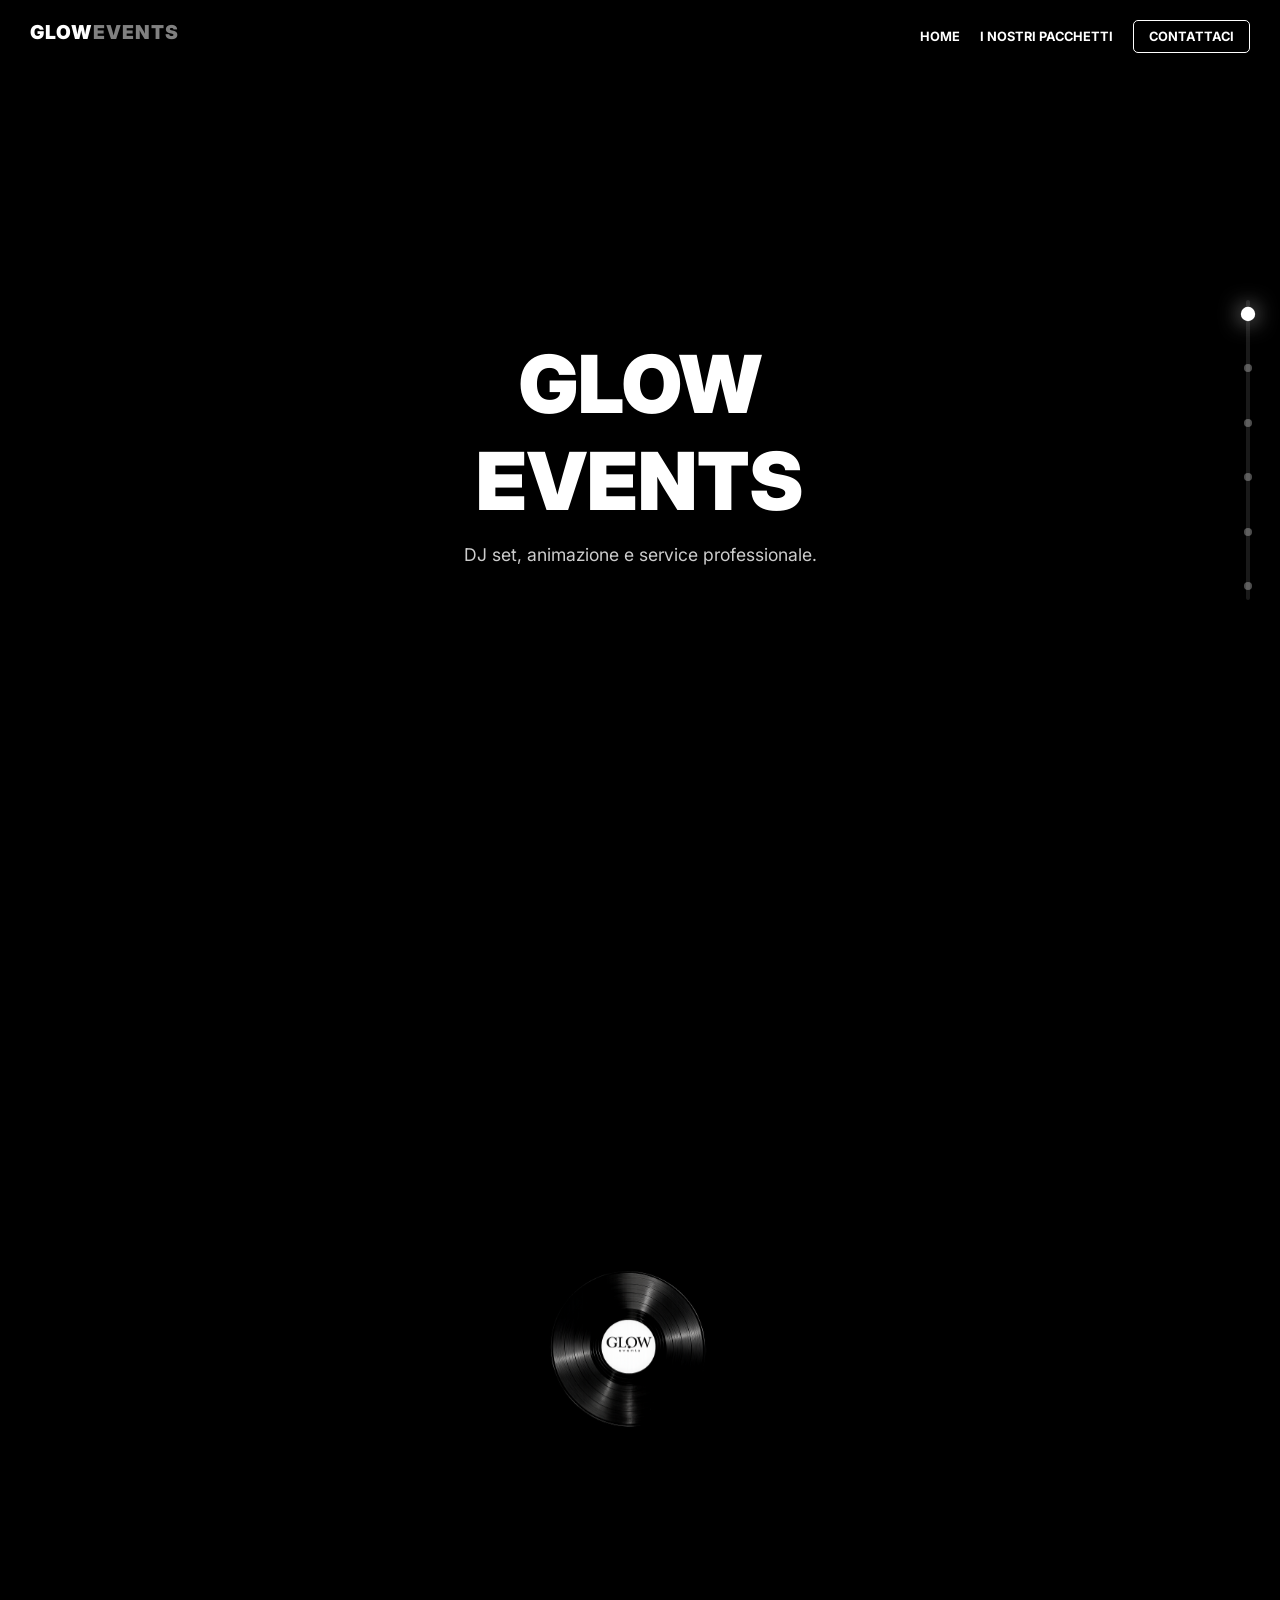
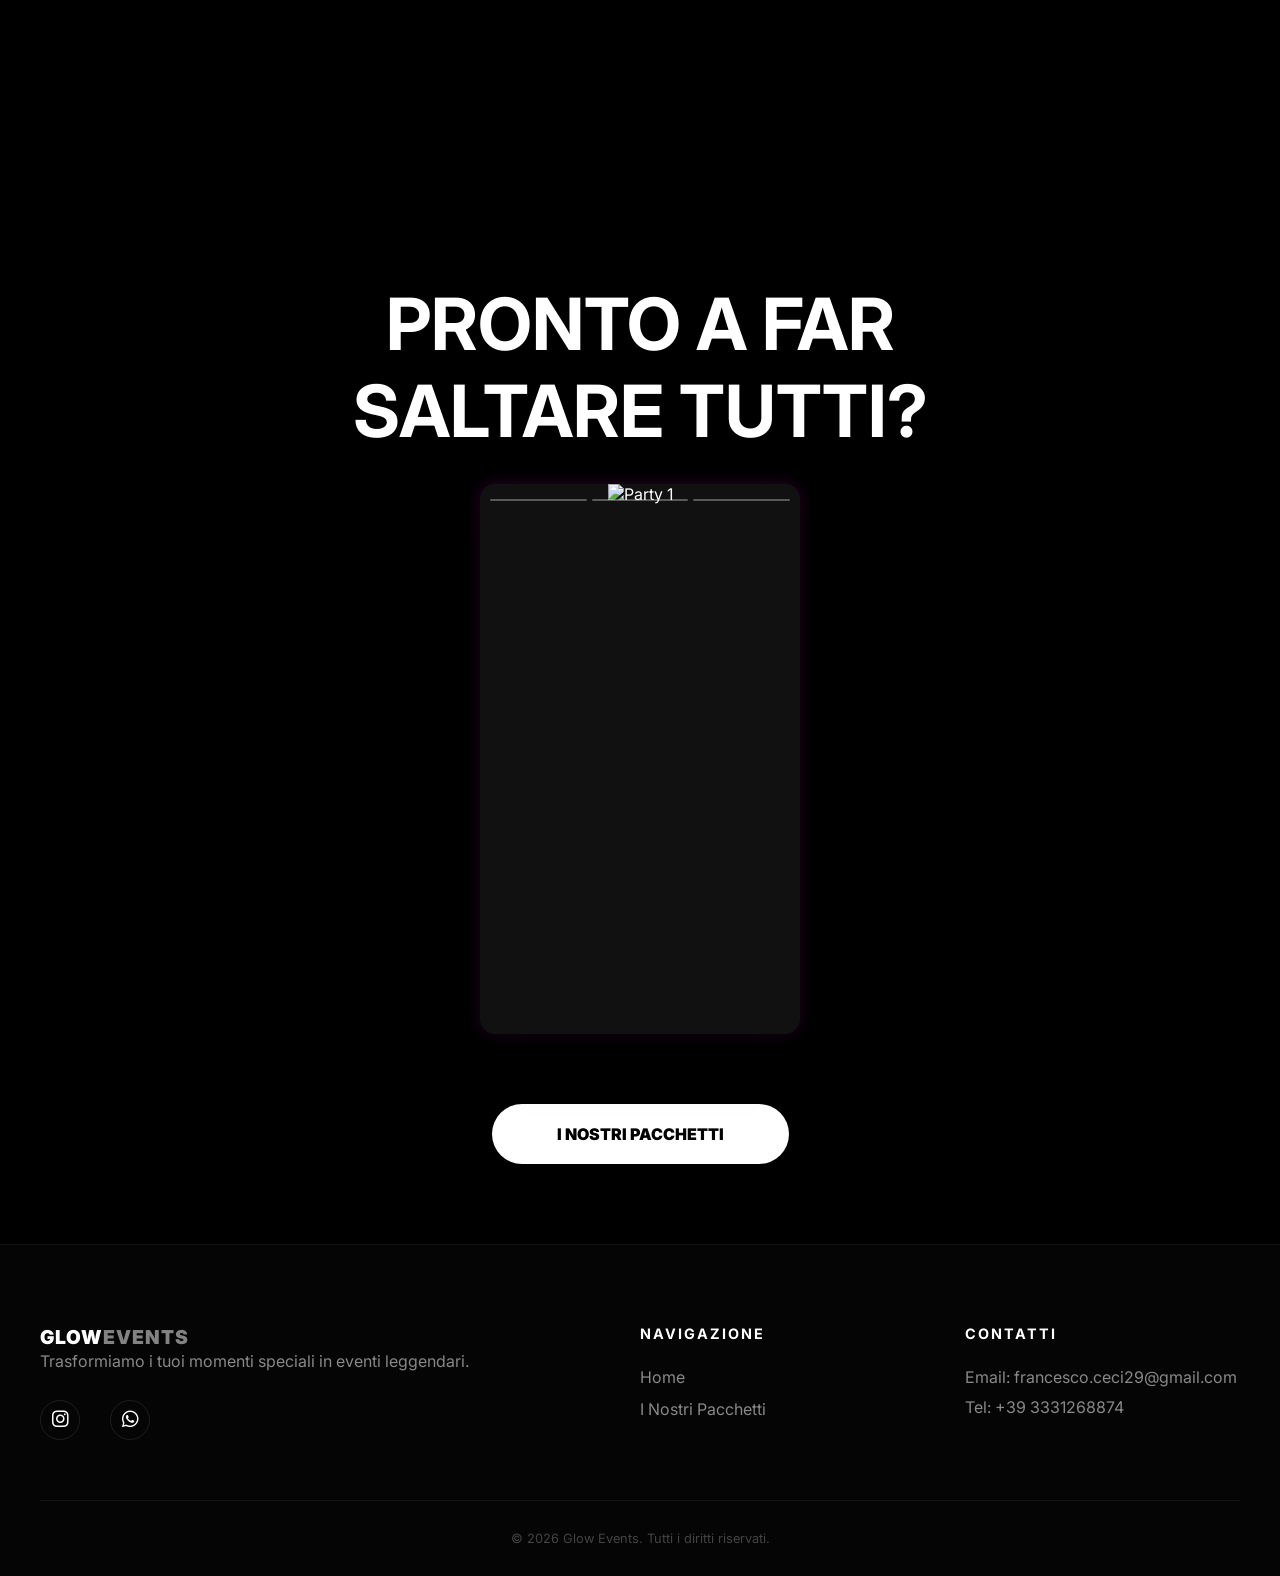
==== index.html @ 1ed54be0 "Primo caricamento" ====
<!DOCTYPE html>
<html lang="it">
<head>
  <meta charset="UTF-8" />
  <meta name="viewport" content="width=device-width, initial-scale=1.0" />
  <title>Glow Events | Elevate Your Party</title>
  <link href="https://fonts.googleapis.com/css2?family=Inter:wght@400;700;900&display=swap" rel="stylesheet">
  <link href="https://fonts.googleapis.com/css2?family=Inter:wght@400;700&family=Playfair+Display:ital,wght@0,400..900;1,400..900&display=swap" rel="stylesheet">
  <link href="https://fonts.googleapis.com/css2?family=Montserrat:ital,wght@0,400;0,700;1,400;1,700&display=swap" rel="stylesheet">
  <link rel="stylesheet" href="index.css">
  <link rel="stylesheet" href="package.css">
  <link rel="stylesheet" href="hamburger.css">
  <link rel="stylesheet" href="https://cdnjs.cloudflare.com/ajax/libs/font-awesome/6.5.1/css/all.min.css">
  <script src="https://cdnjs.cloudflare.com/ajax/libs/gsap/3.12.2/gsap.min.js"></script>
  <script src="https://cdnjs.cloudflare.com/ajax/libs/gsap/3.12.2/ScrollTrigger.min.js"></script>
</head>
<body>

<div class="scroll-container">
  <div class="scroll-bar" id="progressBar"></div>
    <div class="scroll-dots">
      <div class="scroll-dots">
      <div class="dot active"></div> 
      <div class="dot"></div>        
      <div class="dot"></div>        
      <div class="dot"></div>        
      <div class="dot"></div>        
      <div class="dot"></div>        
    </div>
  </div>
</div>
  
<nav>
  <div class="logo">GLOW<span>EVENTS</span></div>
  
  <div class="hamburger" id="hamburger">
    <span></span>
    <span></span>
    <span></span>
  </div>

  <div class="nav-links" id="nav-menu">
    <a href="index.html">HOME</a>
    <a href="package.html">I NOSTRI PACCHETTI</a>
    <a href="https://wa.me/3331268874" class="nav-contact">CONTATTACI</a>
  </div>
</nav>

<section class="hero">
  <video autoplay muted loop playsinline class="bg-video">
     <source src="https://www.w3schools.com/html/mov_bbb.mp4" type="video/mp4">
  </video>
  <div class="hero-overlay">
    <h1 class="reveal">GLOW<br>events</h1>
    <p class="reveal">DJ set, animazione e service professionale.</p>
  </div>
</section>

<section class="console-section">
  <div class="sticky-container">
    <img src="vinile.PNG" id="dj-gear" alt="Console DJ">

    <div class="package-info">
        <div class="pack" id="p1">
            <div class="pack-content">
                <div class="pack-text">
                    <h2>18ESIMI</h2>
                    <p>DJ set commerciale, luci LED e laser show.</p>
                </div>
                <div class="pack-img">
                    <img src="https://images.unsplash.com/photo-1533174072545-7a4b6ad7a6c3?q=80&w=600" alt="18esimo">
                </div>
            </div>
        </div>

        <div class="pack" id="p2">
            <div class="pack-content reverse">
                <div class="pack-text">
                    <h2>MATRIMONI</h2>
                    <p>Eleganza, divertimento e service audio completo.</p>
                </div>
                <div class="pack-img">
                    <img src="https://images.unsplash.com/photo-1519741497674-611481863552?q=80&w=600" alt="Matrimonio">
                </div>
            </div>
        </div>

        <div class="pack" id="p3">
            <div class="pack-content">
                <div class="pack-text">
                    <h2>FESTE PRIVATE</h2>
                    <p>Cresime, lauree ed eventi su misura.</p>
                </div>
                <div class="pack-img">
                    <img src="https://images.unsplash.com/photo-1470225620780-dba8ba36b745?q=80&w=600" alt="Private Party">
                </div>
            </div>
        </div>
    </div>
  </div>
</section>

<section class="final-cta">
  <h2>PRONTO A FAR<br>SALTARE TUTTI?</h2>
  
  <div class="stories-container" id="stories">
    <div class="story-progress-container">
      <div class="story-progress-bar"><div class="progress-fill"></div></div>
      <div class="story-progress-bar"><div class="progress-fill"></div></div>
      <div class="story-progress-bar"><div class="progress-fill"></div></div>
    </div>

    <div class="story-slides">
      <div class="story-slide active">
        <img src="https://images.unsplash.com/photo-1492684223066-81342ee5ff30?q=80&w=600" alt="Party 1">
      </div>
      <div class="story-slide">
        <img src="https://images.unsplash.com/photo-1506157786151-b8491531f063?q=80&w=600" alt="Party 2">
      </div>
      <div class="story-slide">
        <img src="https://images.unsplash.com/photo-1516450360452-9312f5e86fc7?q=80&w=600" alt="Party 3">
      </div>
    </div>

    <div class="story-nav-overlay">
      <div class="story-nav-left" onclick="prevStory()"></div>
      <div class="story-nav-right" onclick="nextStory()"></div>
    </div>
  </div>

  <a href="package.html" class="whatsapp-main">I NOSTRI PACCHETTI</a>
</section>

<footer>
  <div class="footer-content">
    <div class="footer-brand">
      <div class="logo">GLOW<span>EVENTS</span></div>
      <p>Trasformiamo i tuoi momenti speciali in eventi leggendari.</p>
      <div class="footer-socials">
        <a href="#" aria-label="Instagram"><i class="fab fa-instagram"></i></a>
        <a href="https://wa.me/3331268874" aria-label="WhatsApp"><i class="fab fa-whatsapp"></i></a>
      </div>
    </div>

    <div class="footer-links">
      <h4>NAVIGAZIONE</h4>
      <ul>
        <li><a href="index.html">Home</a></li>
        <li><a href="package.html">I Nostri Pacchetti</a></li>
      </ul>
    </div>

    <div class="footer-contact">
      <h4>CONTATTI</h4>
      <p>Email: francesco.ceci29@gmail.com</p>
      <p>Tel: +39 3331268874</p>
    </div>
  </div>

  <div class="footer-bottom">
    <p>&copy; 2026 Glow Events. Tutti i diritti riservati.</p>
  </div>
</footer>

<script src="script.js"></script>
<script src="hamburger.js"></script>
<script src="storie.js"></script>

</body>
</html>
---- index.css ----
:root {
  --bg-dark: #000000;
  --bg-footer: #050505;
  --accent-primary: #ff00ff;   
  --accent-secondary: #00ffff; 
  --text-main: #ffffff;
  --text-muted: #888888;
  --text-dim: #444444;
  --whatsapp-green: #25D366;

  --transition-smooth: all 0.3s cubic-bezier(0.175, 0.885, 0.32, 1.275);
  --glass-bg: rgba(255, 255, 255, 0.05);
  --glow-shadow: 0 0 15px rgba(255, 0, 255, 0.8);
}

* { 
  margin: 0; 
  padding: 0; 
  box-sizing: border-box; 
}

body {
  background: var(--bg-dark);
  color: var(--text-main);
  font-family: 'Inter', sans-serif;
  overflow-x: hidden;
}

/* Scroll Progress Bar */

.scroll-container {
  position: fixed;
  right: 30px; 
  top: 50%;
  transform: translateY(-50%);
  width: 4px; 
  height: 300px;
  background: rgba(255, 255, 255, 0.1);
  border-radius: 10px;
  z-index: 9999;
}

.scroll-bar {
  width: 100%;
  height: 0%;
  background: linear-gradient(to bottom, var(--accent-primary), var(--accent-secondary));
  box-shadow: var(--glow-shadow);
  border-radius: 10px;
  transition: height 0.1s ease-out;
}

.scroll-dots {
  position: absolute;
  top: 0;
  left: 50%; 
  transform: translateX(-50%); 
  height: 100%;
  display: flex;
  flex-direction: column;
  justify-content: space-between;
  padding: 10px 0;
  pointer-events: none;
  align-items: center;
}

.dot {
  width: 8px; 
  height: 8px;
  background: rgba(255, 255, 255, 0.3);
  border-radius: 50%;
  transition: var(--transition-smooth);
  margin: 0; 
  cursor: pointer;
  pointer-events: all;
}

.dot.active {
  background: var(--text-main);
  transform: scale(1.8);
  box-shadow: 0 0 12px rgba(255, 255, 255, 0.8);
}

/* Navigation */

nav {
  position: fixed;
  top: 0;
  width: 100%;
  padding: 20px 30px;
  display: flex;
  justify-content: space-between;
  z-index: 1000;
  background: linear-gradient(to bottom, rgba(0,0,0,0.9), transparent);
}

.logo { 
  font-weight: 900; 
  letter-spacing: 1px; 
  font-size: 1.2rem; 
}

.logo span { opacity: 0.5; }

.nav-links { 
  display: flex; 
  gap: 20px; 
  align-items: center; 
}

.nav-links a { 
  color: var(--text-main); 
  text-decoration: none; 
  font-size: 0.8rem; 
  font-weight: 700; 
  transition: 0.3s;
}

.nav-links a:hover { color: var(--accent-secondary); }

.nav-contact { 
  color: var(--text-main); 
  border: 1px solid var(--text-main); 
  padding: 8px 15px; 
  border-radius: 5px; 
}

/* Hero Section */

.hero { 
  height: 100vh; 
  position: relative; 
  overflow: hidden; 
}

.bg-video { 
  position: absolute; 
  inset: 0; 
  width: 100%; 
  height: 100%; 
  object-fit: cover; 
}

.hero-overlay { 
  position: relative; 
  z-index: 2; 
  height: 100%; 
  display: flex; 
  flex-direction: column; 
  justify-content: center; 
  align-items: center; 
  text-align: center; 
  background: rgba(0,0,0,0.4); 
}

.hero h1 { 
  font-size: clamp(2.5rem, 10vw, 5rem); 
  font-weight: 900; 
  text-transform: uppercase;
}

.hero p { 
  margin-top: 15px; 
  opacity: 0.8; 
  font-size: 1.1rem; 
}

/* Console Section */

.console-section { 
  height: 100vh; 
  background: var(--bg-dark);
  position: relative;
}

.sticky-container {
  position: relative;
  height: 100vh;
  display: flex;
  justify-content: center;
  align-items: center;
  overflow: hidden;
}

#dj-gear {
  position: absolute;
  z-index: 5;
  width: 280px;
  will-change: transform, opacity;
}

.package-info {
  position: relative;
  width: 100%;
  max-width: 1000px;
  height: 100%;
  display: flex;
  justify-content: center;
  align-items: center;
}

.pack {
  position: absolute;
  width: 100%;
  opacity: 0;
  pointer-events: none;
  padding: 0 20px;
}

.pack-content {
  display: flex;
  align-items: center;
  gap: 40px;
}

.pack-content.reverse { flex-direction: row-reverse; }

.pack-text h2 { font-size: clamp(2rem, 6vw, 4rem); font-weight: 900; }
.pack-text p { color: #aaa; margin-top: 10px; font-size: 1.1rem; }

.pack-img img {
  width: 100%;
  height: 350px;
  object-fit: cover;
  border-radius: 15px;
  box-shadow: 0 20px 50px rgba(0,0,0,0.5);
}

/* Glow effects per i pacchetti */
.pack::before {
  content: "";
  position: absolute;
  top: 50%; left: 50%;
  transform: translate(-50%, -50%);
  width: 600px; height: 600px;
  background: radial-gradient(circle, rgba(255, 0, 255, 0.1) 0%, transparent 70%);
  z-index: -1; filter: blur(50px);
}

#p2::before { background: radial-gradient(circle, rgba(0, 255, 255, 0.1) 0%, transparent 70%); }

/* Final CTA */

.final-cta { 
  min-height: 100vh; 
  display: flex; 
  flex-direction: column; 
  justify-content: center; 
  align-items: center; 
  padding: 80px 20px; 
  text-align: center; 
}

.final-cta h2 { font-size: clamp(2rem, 8vw, 4.5rem); margin-bottom: 30px; }

.stories-container {
  position: relative;
  width: 320px; height: 550px;
  background: #111;
  border-radius: 15px;
  overflow: hidden;
  margin-bottom: 30px;
  box-shadow: 0 20px 50px rgba(0,0,0,0.8), 0 0 15px rgba(255,0,255,0.2);
}

.story-progress-container {
  position: absolute; top: 15px; left: 10px; right: 10px;
  display: flex; gap: 5px; z-index: 10;
}

.story-progress-bar { flex: 1; height: 2px; background: rgba(255,255,255,0.3); border-radius: 2px; overflow: hidden; }
.progress-fill { height: 100%; width: 0%; background: var(--text-main); }

.story-slide { position: absolute; inset: 0; opacity: 0; transition: opacity 0.3s ease; }
.story-slide.active { opacity: 1; }
.story-slide img { width: 100%; height: 100%; object-fit: cover; }

.story-nav-overlay { position: absolute; inset: 0; display: flex; z-index: 5; }
.story-nav-left, .story-nav-right { flex: 1; cursor: pointer; }

.whatsapp-main { 
  background: var(--text-main); 
  color: #000; 
  padding: 20px 65px; 
  border-radius: 50px; 
  font-weight: 1000; 
  text-decoration: none; 
  transition: 0.3s; 
  margin-top: 40px;
}

.whatsapp-main:hover { transform: scale(1.05); }

/* Footer */

footer {
  background: var(--bg-footer);
  padding: 80px 20px 30px;
  border-top: 1px solid rgba(255, 255, 255, 0.05);
  position: relative;
}

.footer-content {
  max-width: 1200px;
  margin: 0 auto;
  display: grid;
  grid-template-columns: 2fr 1fr 1fr;
  gap: 50px;
}

.footer-brand p { color: var(--text-muted); margin-bottom: 25px; line-height: 1.6; }

.footer-socials { display: flex; gap: 15px; }
.footer-socials a {
  width: 40px; height: 40px; border: 1px solid rgba(255,255,255,0.1);
  border-radius: 50%; display: flex; align-items: center; justify-content: center;
  text-decoration: none; color: var(--text-main); font-size: 0.8rem; transition: 0.3s;
}

.footer-socials a:hover { background: var(--text-main); color: #000; transform: translateY(-5px); }

.footer-links h4, .footer-contact h4 { font-size: 0.9rem; letter-spacing: 2px; margin-bottom: 25px; }
.footer-links ul { list-style: none; }
.footer-links ul li { margin-bottom: 12px; }
.footer-links ul li a { color: var(--text-muted); text-decoration: none; transition: 0.3s; }
.footer-links ul li a:hover { color: var(--accent-secondary); padding-left: 5px; }

.footer-contact p { color: var(--text-muted); margin-bottom: 10px; }

.footer-bottom {
  max-width: 1200px; margin: 60px auto 0; padding-top: 30px;
  border-top: 1px solid rgba(255, 255, 255, 0.05); text-align: center;
}
.footer-bottom p { color: var(--text-dim); font-size: 0.8rem; }

.footer-socials a {
    font-size: 1.2rem;   
    margin-right: 15px;  
    color: #fff;       
    transition: 0.3s;   
}

.footer-socials a:hover {
    color: #ffcc00;      
    transform: translateY(-3px); 
    display: inline-block;
}

/* MOBILE & TABLET RESPONSIVE */

@media (max-width: 1024px) {
  .pack-content { gap: 30px; }
  .pack-img img { height: 300px; }
}

@media (max-width: 768px) {
  nav { padding: 15px 20px; }
  .logo { font-size: 1rem; }
  .nav-contact { display: none; } 

  .hero h1 { font-size: 2.8rem; padding: 0 10px; }
  .hero p { font-size: 1rem; }

  #dj-gear { width: 160px; }

  .pack-content, 
  .pack-content.reverse { 
    flex-direction: column !important; 
    text-align: center; 
    gap: 15px; 
    justify-content: center;
  }

  .pack-text h2 { font-size: 2.2rem; }
  .pack-text p { font-size: 0.95rem; margin-bottom: 15px; }

  .pack-img { width: 100%; }
  .pack-img img { 
    height: 240px; 
    width: 90%; 
    margin: 0 auto; 
  }

  .final-cta h2 { font-size: 2.5rem; }
  .gallery-mini img { width: 110px; height: 110px; }
  .whatsapp-main { 
    width: 90%; 
    padding: 16px 20px; 
    font-size: 0.9rem; 
    width: 300px;
  }

  .scroll-container {
    right: 0;
    top: 65px; 
    left: 0;
    width: 100%;
    height: 3px; 
    transform: none;
    background: rgba(255, 255, 255, 0.05);
    border-radius: 0;
  }

  .scroll-bar {
    width: 0%; 
    height: 100%;
    background: linear-gradient(to right, #ff00ff, #00ffff);
    transition: width 0.1s ease-out;
  }

  .scroll-dots {
    display: none;
  }

  .stories-container {
    width: 90vw; 
    max-width: 320px;
    height: 480px; 
    
    margin-left: auto;
    margin-right: auto;
  }

  .story-progress-container {
    top: 10px; 
    gap: 4px;
  }

  .story-progress-bar {
    height: 3px; 
  }

  .story-nav-left, .story-nav-right {
    -webkit-tap-highlight-color: transparent; 
  }

  .footer-content {
    grid-template-columns: 1fr;
    text-align: center;
    gap: 40px;
  }
  
  .footer-brand p {
    margin: 0 auto 25px;
  }
  
  .footer-socials {
    justify-content: center;
  }
}

/* SMARTPHONE PICCOLI (es. iPhone SE) */
@media (max-width: 400px) {
  #dj-gear { width: 130px; }
  .pack-text h2 { font-size: 1.8rem; }
  .pack-img img { height: 180px; }
  .hero h1 { font-size: 2.2rem; }
  .final-cta {
    padding-top: 100px; 
    justify-content: flex-start; 
  }

  .final-cta h2 {
    font-size: 1.6rem; 
    margin-bottom: 20px;
    padding: 0 15px;
  }

  .stories-container {
    height: 380px; 
    width: 85vw;
    margin-bottom: 20px;
  }

  .whatsapp-main {
    padding: 14px 20px;
    font-size: 0.85rem;
  }
}
---- package.css ----
:root {
  --bg-dark: #000000;
  --bg-footer: #050505;
  --accent-primary: #ff00ff;   
  --accent-secondary: #00ffff; 
  --text-main: #ffffff;
  --text-muted: #888888;
  --text-dim: #444444;
  --whatsapp-green: #25D366;

  --transition-smooth: all 0.3s cubic-bezier(0.175, 0.885, 0.32, 1.275);
  --glass-bg: rgba(255, 255, 255, 0.05);
  --glow-shadow: 0 0 15px rgba(255, 0, 255, 0.8);
  --radius-btn: 30px;
    --radius-card: 12px;
}

/* Reset */

* { 
  margin: 0; 
  padding: 0; 
  box-sizing: border-box; 
}

body {
  background: var(--bg-dark);
  color: var(--text-main);
  font-family: 'Inter', sans-serif;
  overflow-x: hidden;
}

/* Navbar */

.logo { 
  font-weight: 900; 
  font-size: 1.2rem; 
  color: var(--text-main);
}

.logo span { opacity: 0.5; }

.nav-links { 
  display: flex; 
  gap: 20px; 
  align-items: center; 
}

.nav-links a { 
  color: var(--text-main); 
  text-decoration: none; 
  font-size: 0.8rem; 
  font-weight: 700; 
  transition: 0.3s;
}

.nav-links a:hover { color: var(--accent-primary); }

.nav-contact { 
  border: 1px solid var(--text-main); 
  padding: 8px 15px; 
  border-radius: 5px; 
}

/* Sezione Pacchetti */

.pricing-section {
  padding: 80px 20px;
}

.container { 
  max-width: 1200px; 
  margin: 0 auto; 
}

.pricing-grid {
  display: grid;
  grid-template-columns: repeat(auto-fit, minmax(300px, 1fr));
  gap: 30px;
  align-items: stretch;
}

/* Card */

.price-card {
  background: var(--bg-card);
  border: 1px solid var(--border-card);
  border-radius: var(--radius-card);
  display: flex;
  flex-direction: column;
  overflow: hidden;
  transition: var(--transition-card);
  box-shadow: var(--shadow-card);
}

.price-card:hover {
  transform: translateY(-10px);
  border-color: var(--accent-secondary);
}

.price-card.featured { 
  border: 2px solid var(--accent-featured); 
  transform: scale(1.02);
}

.price-card.featured:hover {
  transform: translateY(-10px) scale(1.02);
}

/* Carousel */

.card-carousel {
  position: relative;
  width: 100%;
  height: 250px;
  overflow: hidden;
  background: var(--bg-carousel);
}

.carousel-track {
  display: flex;
  width: 100%;
  height: 100%;
  transition: transform 0.7s ease-in-out;
}

.carousel-track img {
  min-width: 100%;
  height: 100%;
  object-fit: cover;
}

.carousel-nav {
  position: absolute;
  top: 50%;
  width: 100%;
  transform: translateY(-50%);
  display: flex;
  justify-content: space-between;
  padding: 0 10px;
  pointer-events: none;
  z-index: 2;
}

.carousel-nav button {
  background: rgba(0,0,0,0.5);
  border: none;
  color: #fff;
  width: 35px; height: 35px;
  border-radius: 50%;
  cursor: pointer;
  pointer-events: all;
  font-weight: bold;
  transition: 0.3s;
}

.carousel-nav button:hover { 
  background: var(--accent-featured); 
}

/* Contenuto Card */

.card-content {
  padding: 25px 30px 30px;
  display: flex;
  flex-direction: column;
  flex-grow: 1;
  justify-content: space-between; 
}

.card-tag {
  font-size: 0.7rem;
  font-weight: 900;
  letter-spacing: 2px;
  color: var(--text-dim);
  margin-bottom: 10px;
  text-transform: uppercase;
}

.price-card.featured .card-tag { 
  color: var(--accent-featured); 
}

.price-card h3 { 
  font-size: 1.5rem; 
  margin-bottom: 20px; 
  color: var(--text-main);
}

.features {
  list-style: none;
  margin-bottom: 25px;
  flex-grow: 1;
}

.features li {
  font-size: 0.95rem;
  margin-bottom: 12px;
  color: var(--text-muted);
  display: flex;
  align-items: center;
  gap: 12px;
}

.features li i {
  width: 20px; 
  text-align: center;
  color: var(--accent-secondary); 
}

.features li.disabled {
  opacity: 0.3;
  text-decoration: line-through;
}

strong {
    color: #a9a6a6;
}

/* Bottoni */

.btn-select {
  display: block;
  text-align: center;
  padding: 14px;
  font-weight: 900;
  border-radius: var(--radius-btn);
  text-decoration: none;
  transition: 0.3s;
  background: var(--text-main);
  color: var(--bg-dark);
}

.price-card.featured .btn-select { 
  background: var(--accent-featured); 
  color: #000; 
}

.btn-select:hover { 
  transform: scale(1.05);
  box-shadow: 0 5px 15px rgba(0,0,0,0.1);
}

/* Footer */

footer {
  background: var(--bg-footer);
  padding: 80px 20px 30px;
  border-top: 1px solid rgba(255, 255, 255, 0.05);
  position: relative;
}

.footer-content {
  max-width: 1200px;
  margin: 0 auto;
  display: grid;
  grid-template-columns: 2fr 1fr 1fr;
  gap: 50px;
}

.footer-brand p { color: var(--text-muted); margin-bottom: 25px; line-height: 1.6; }

.footer-socials { display: flex; gap: 15px; }
.footer-socials a {
  width: 40px; height: 40px; border: 1px solid rgba(255,255,255,0.1);
  border-radius: 50%; display: flex; align-items: center; justify-content: center;
  text-decoration: none; color: var(--text-main); font-size: 0.8rem; transition: 0.3s;
}

.footer-socials a:hover { background: var(--text-main); color: #000; transform: translateY(-5px); }

.footer-links h4, .footer-contact h4 { font-size: 0.9rem; letter-spacing: 2px; margin-bottom: 25px; }
.footer-links ul { list-style: none; }
.footer-links ul li { margin-bottom: 12px; }
.footer-links ul li a { color: var(--text-muted); text-decoration: none; transition: 0.3s; }
.footer-links ul li a:hover { color: var(--accent-secondary); padding-left: 5px; }

.footer-contact p { color: var(--text-muted); margin-bottom: 10px; }

.footer-bottom {
  max-width: 1200px; margin: 60px auto 0; padding-top: 30px;
  border-top: 1px solid rgba(255, 255, 255, 0.05); text-align: center;
}
.footer-bottom p { color: var(--text-dim); font-size: 0.8rem; }

.footer-socials a {
    font-size: 1.2rem;   
    margin-right: 15px;  
    color: #fff;       
    transition: 0.3s;   
}

.footer-socials a:hover {
    color: #ffcc00;      
    transform: translateY(-3px); 
    display: inline-block;
}

/* MOBILE & TABLET RESPONSIVE */
@media (max-width: 1024px) {
    nav {
        padding: 16px 24px;
    }

    .hero.small-hero {
        height: 35vh;
    }

    .pricing-grid {
        gap: 24px;
    }

    .card-carousel {
        height: 220px;
    }

    .card-content {
        padding: 22px 24px 26px;
    }
}

/* MOBILE & TABLET RESPONSIVE */
@media (max-width: 768px) {
    /* NAV */
    nav {
        padding: 14px 18px;
    }

    .nav-links a {
        font-size: 0.75rem;
    }

    /* HERO */
    .hero h1 { 
        font-size: 2.8rem; 
        padding: 0 10px; 
    }

    .hero p { 
        font-size: 1rem; 
    }

    /* GRID */
    .pricing-grid {
        grid-template-columns: 1fr;
        gap: 22px;
    }

    /* CARD */
    .price-card {
        border-radius: 18px;
    }

    .card-carousel {
        height: 190px;
    }

    .card-content {
        padding: 20px;
    }

    .price-card h3 {
        font-size: 1.35rem;
    }

    .features li {
        font-size: 0.9rem;
    }

    .btn-select {
        padding: 13px;
        font-size: 0.9rem;
    }
    .footer-content {
      grid-template-columns: 1fr;
      text-align: center;
      gap: 40px;
    }
    
    .footer-brand p {
      margin: 0 auto 25px;
    }
    
    .footer-socials {
      justify-content: center;
    }
}

@media (max-width: 480px) {
    .hero.small-hero {
        height: 24vh;
    }

    .hero-overlay h1 {
        font-size: 2rem;
    }

    .hero-overlay p {
        font-size: 0.85rem;
    }

    .card-carousel {
        height: 160px;
    }

    .price-card h3 {
        font-size: 1.2rem;
    }

    .features li {
        font-size: 0.85rem;
    }

    .btn-select {
        padding: 12px;
        font-size: 0.85rem;
    }
}

/* SMARTPHONE PICCOLI (es. iPhone SE) */
@media (max-width: 360px) {
    .hero-overlay h1 {
        font-size: 1.8rem;
    }

    .card-carousel {
        height: 140px;
    }

    .price-card h3 {
        font-size: 1.1rem;
    }
}
---- hamburger.css ----
/* Hamburger style */
.hamburger {
  display: none; 
  flex-direction: column;
  gap: 6px;
  cursor: pointer;
  z-index: 2000;
}

.hamburger span {
  display: block;
  width: 28px;
  height: 2px;
  background: #fff;
  transition: 0.3s;
}

.hamburger.active span:nth-child(1) { transform: translateY(8px) rotate(45deg); }
.hamburger.active span:nth-child(2) { opacity: 0; }
.hamburger.active span:nth-child(3) { transform: translateY(-8px) rotate(-45deg); }

/* RESPONSIVE */
@media (max-width: 768px) {
  .hamburger { 
        display: flex; 
    }

    .nav-links {
        position: fixed;
        top: 0;
        right: -100%; 
        width: 100%;
        height: 100vh;
        background: rgba(0, 0, 0, 0.98);
        backdrop-filter: blur(15px);
        flex-direction: column;
        justify-content: center;
        align-items: center;
        gap: 30px;
        transition: 0.5s cubic-bezier(0.77, 0.2, 0.05, 1.0);
        z-index: 1500;
        display: flex; 
    }

    .nav-links.active {
        right: 0;
    }

    .nav-links a {
        font-size: 1.4rem;
        font-weight: 700;
        letter-spacing: 1px;
        color: #fff;
        text-decoration: none;
    }

    .nav-links a.nav-contact {
        display: inline-block; 
        border: 2px solid #ffffff; 
        color: #ffffff;
        padding: 12px 30px;
        border-radius: 50px;
        margin-top: 10px;
        font-size: 1.1rem;
        transition: 0.3s;
    }

    .nav-links a.nav-contact:hover {
        background: #ffffff;
        color: #000;
    }
}
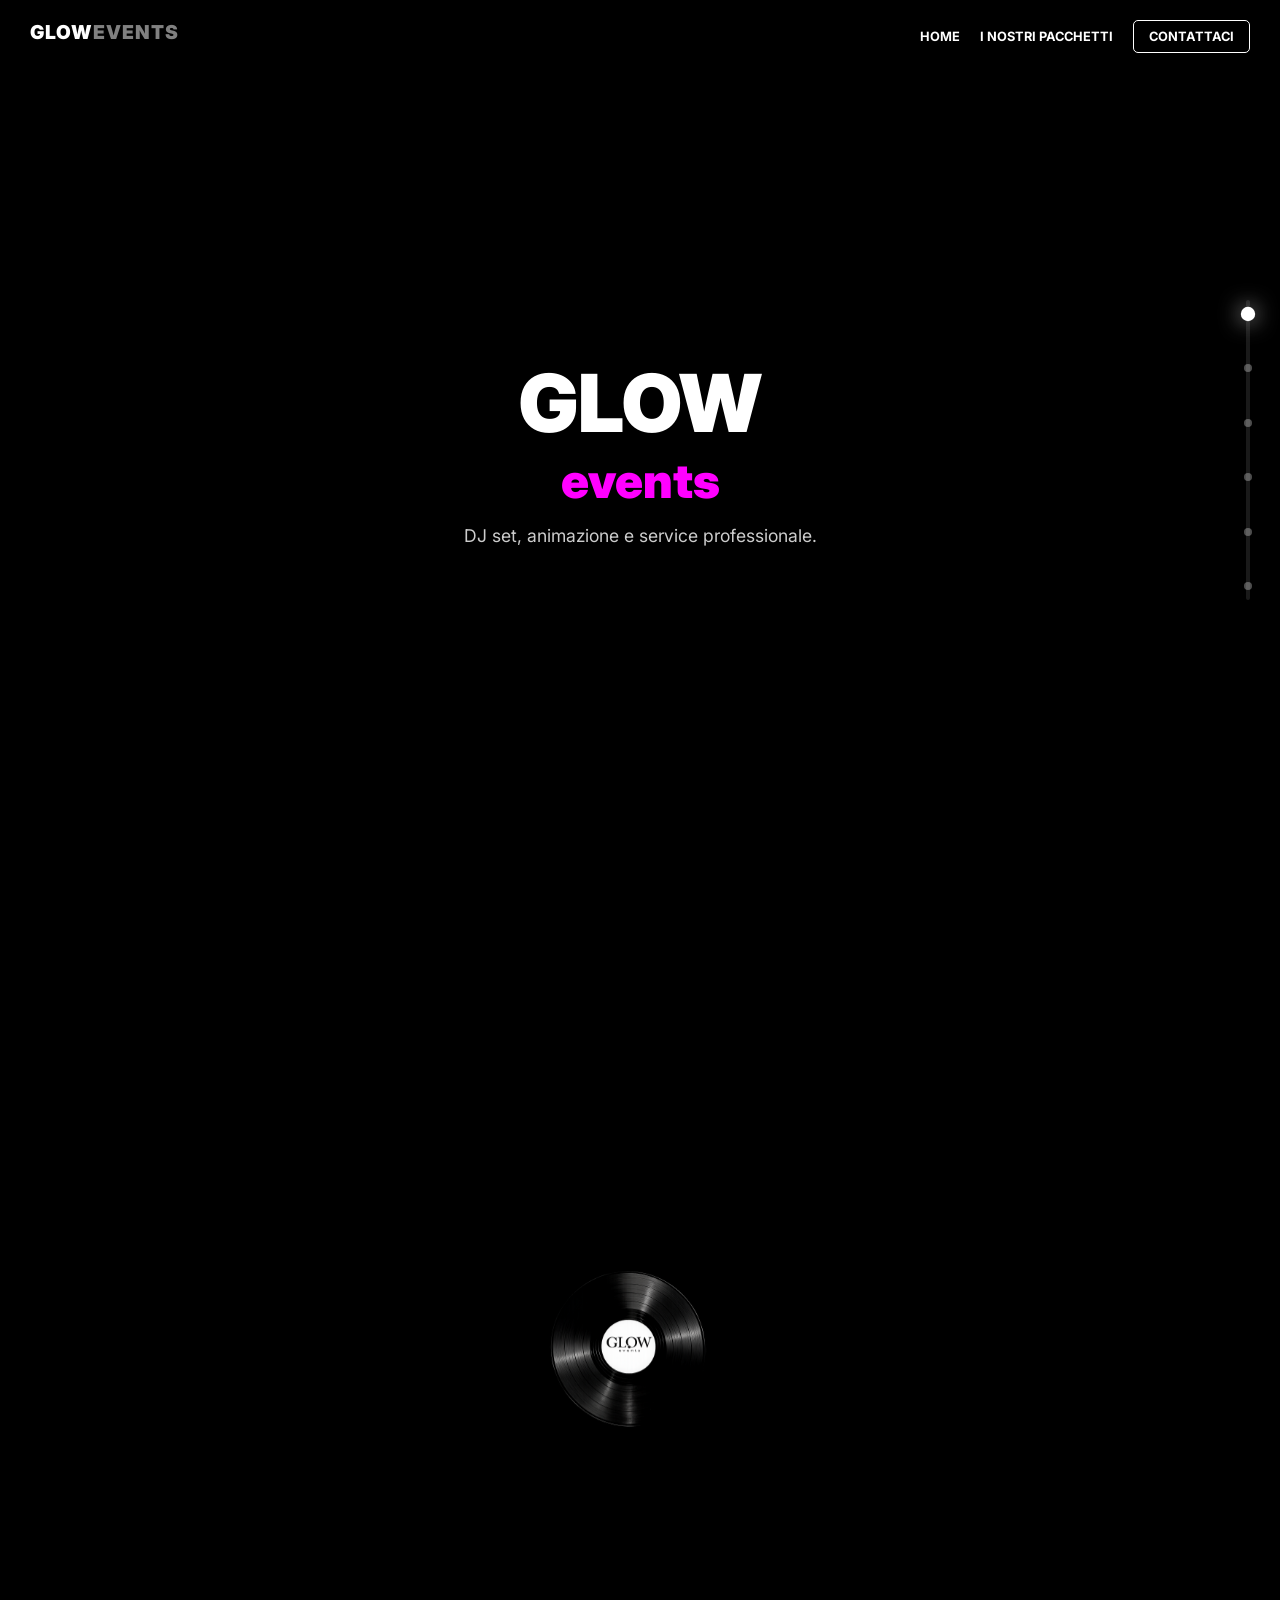
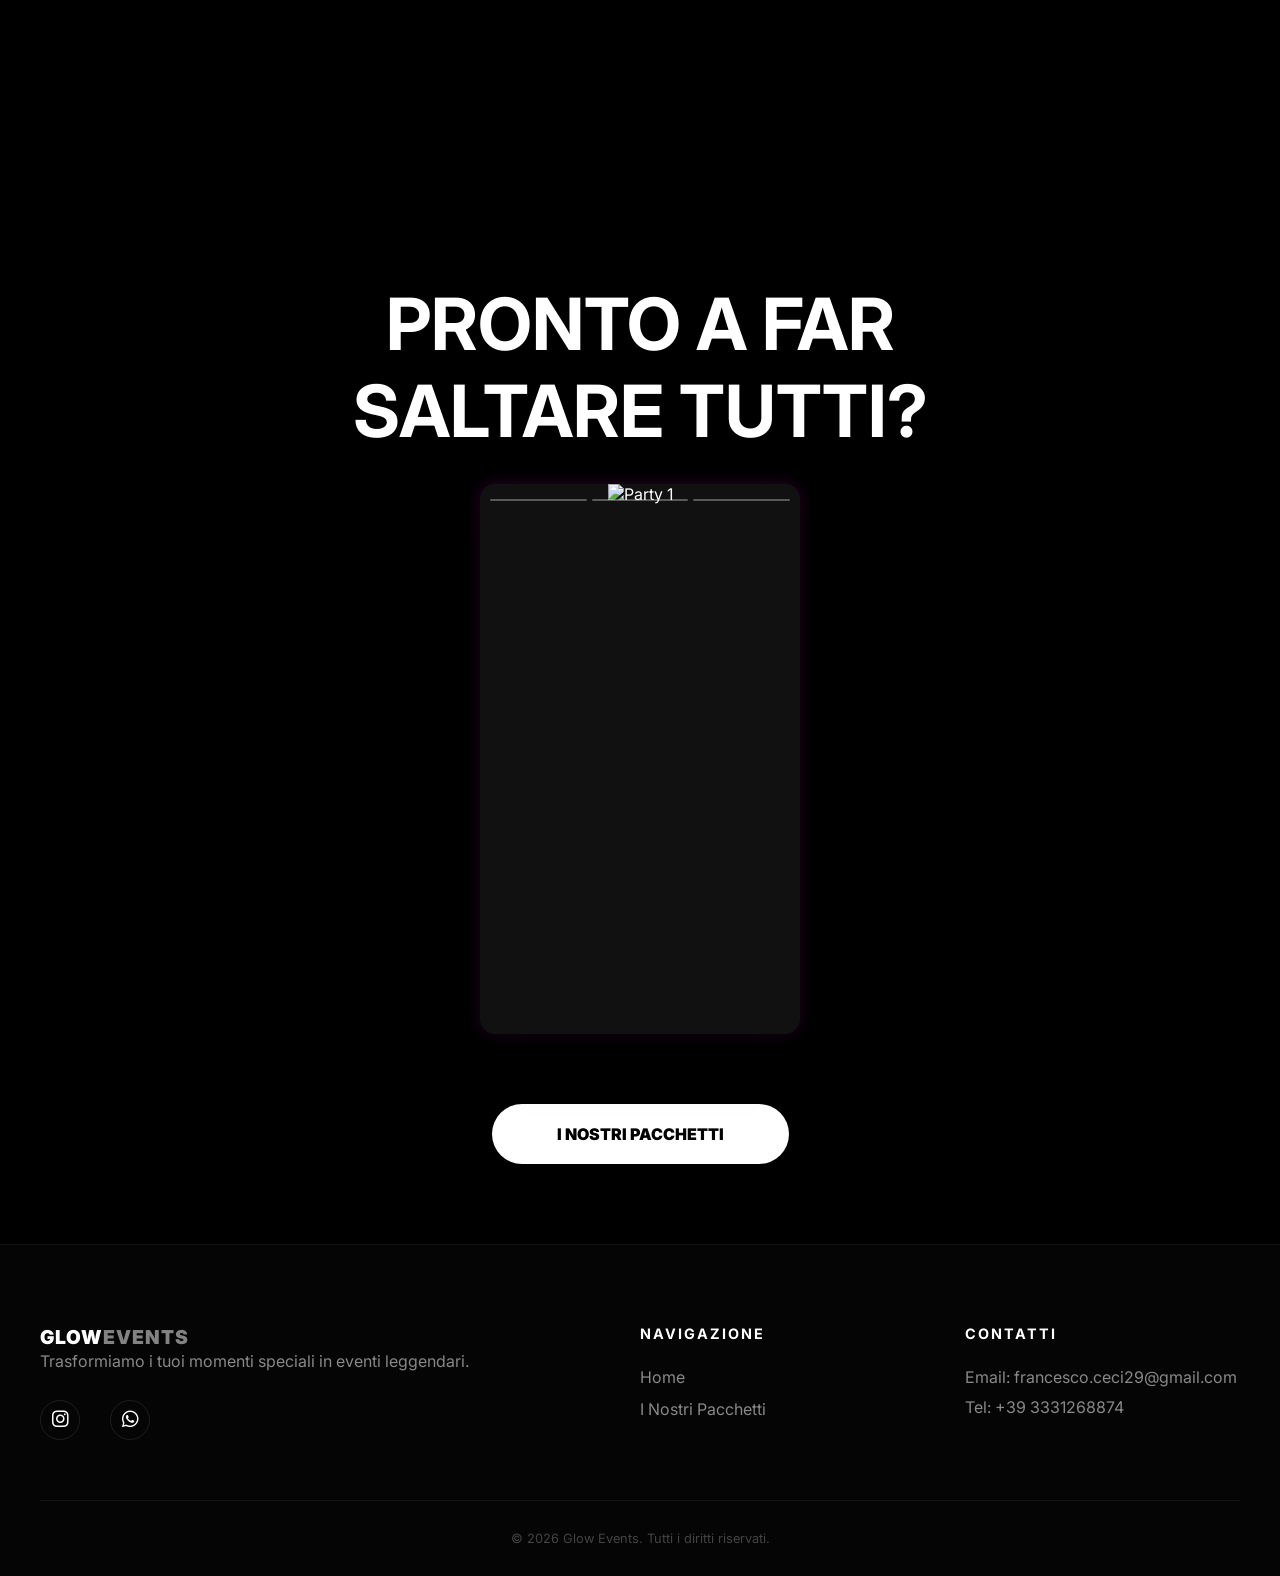
==== commit 86b74fcc: "modifica velocità" ====
--- a/index.html
+++ b/index.html
@@ -18,15 +18,14 @@
 
 <div class="scroll-container">
   <div class="scroll-bar" id="progressBar"></div>
-    <div class="scroll-dots">
-      <div class="scroll-dots">
-      <div class="dot active"></div> 
-      <div class="dot"></div>        
-      <div class="dot"></div>        
-      <div class="dot"></div>        
-      <div class="dot"></div>        
-      <div class="dot"></div>        
-    </div>
+
+  <div class="scroll-dots">
+    <div class="dot active"></div> 
+    <div class="dot"></div>        
+    <div class="dot"></div>        
+    <div class="dot"></div>        
+    <div class="dot"></div>        
+    <div class="dot"></div>        
   </div>
 </div>
   
@@ -51,7 +50,7 @@
      <source src="https://www.w3schools.com/html/mov_bbb.mp4" type="video/mp4">
   </video>
   <div class="hero-overlay">
-    <h1 class="reveal">GLOW<br>events</h1>
+    <h1 class="reveal">GLOW<br><h1 id="eventsline">events</h1></h1>
     <p class="reveal">DJ set, animazione e service professionale.</p>
   </div>
 </section>
--- a/index.css
+++ b/index.css
@@ -150,13 +150,24 @@
   justify-content: center; 
   align-items: center; 
   text-align: center; 
-  background: rgba(0,0,0,0.4); 
+  background: linear-gradient(
+  to bottom,
+  rgba(0,0,0,0.4),
+  rgba(0,0,0,0.7)
+  ); 
 }
 
 .hero h1 { 
   font-size: clamp(2.5rem, 10vw, 5rem); 
   font-weight: 900; 
   text-transform: uppercase;
+  font: 'Montserrat';
+}
+
+#eventsline { 
+  color: var(--accent-primary); 
+  font-size: clamp(1.5rem, 6vw, 3rem); 
+  text-transform: lowercase;
 }
 
 .hero p { 
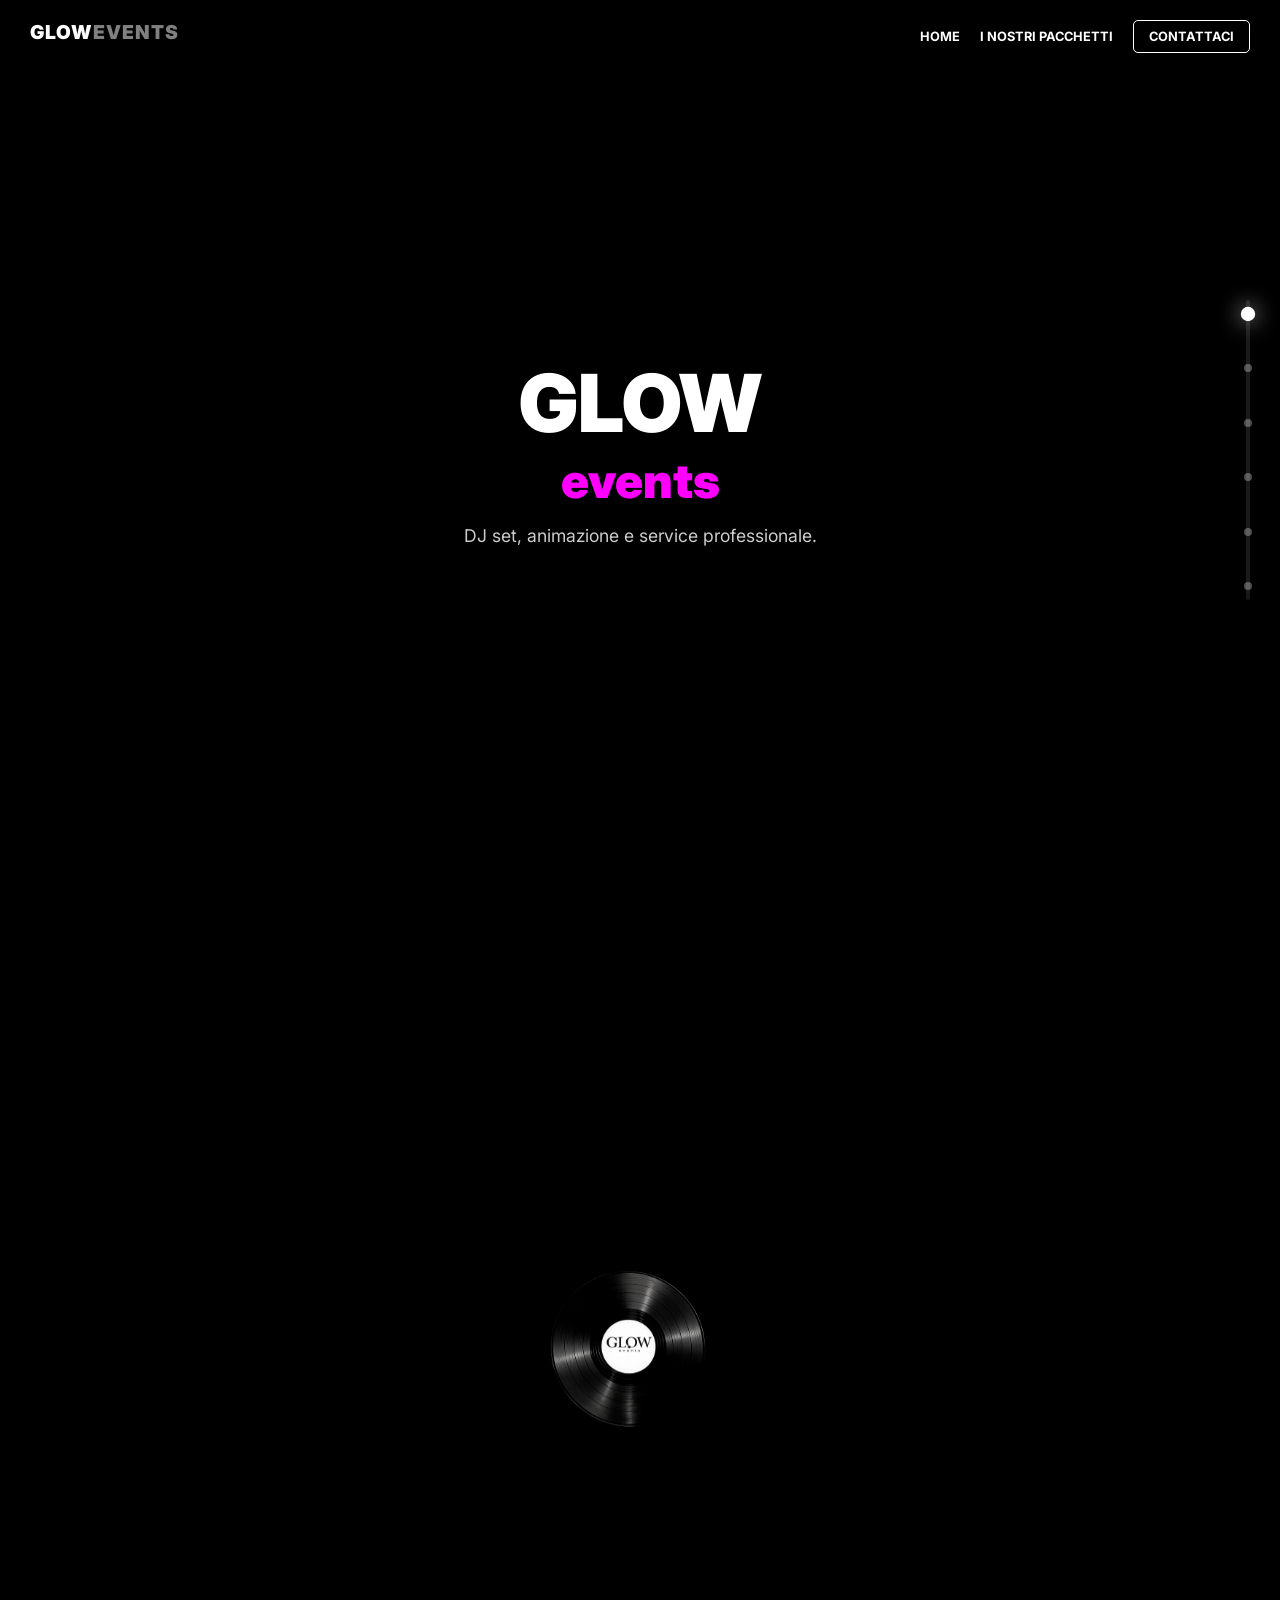
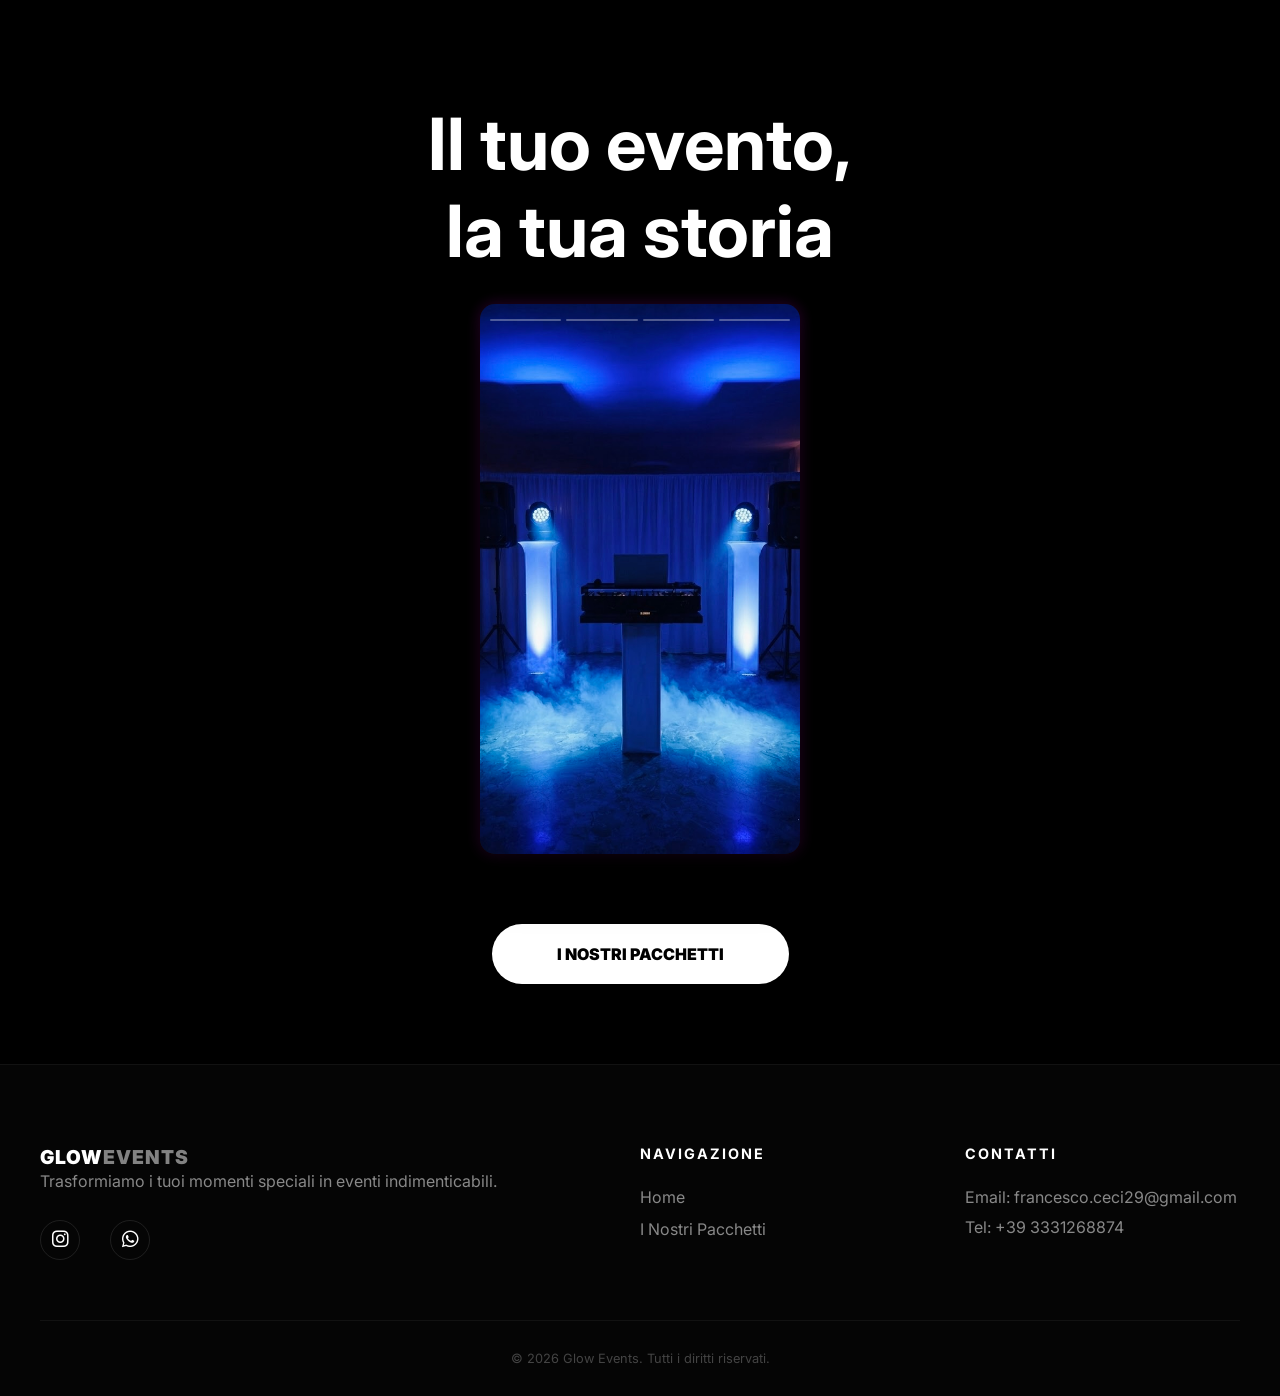
==== commit d8e54632: "aggiunta prime foto" ====
--- a/index.html
+++ b/index.html
@@ -100,10 +100,11 @@
 </section>
 
 <section class="final-cta">
-  <h2>PRONTO A FAR<br>SALTARE TUTTI?</h2>
+  <h2>Il tuo evento,<br>la tua storia</h2>
   
   <div class="stories-container" id="stories">
     <div class="story-progress-container">
+      <div class="story-progress-bar"><div class="progress-fill"></div></div>
       <div class="story-progress-bar"><div class="progress-fill"></div></div>
       <div class="story-progress-bar"><div class="progress-fill"></div></div>
       <div class="story-progress-bar"><div class="progress-fill"></div></div>
@@ -111,10 +112,13 @@
 
     <div class="story-slides">
       <div class="story-slide active">
-        <img src="https://images.unsplash.com/photo-1492684223066-81342ee5ff30?q=80&w=600" alt="Party 1">
+        <img src="p_show.jpg" alt="Party 1">
       </div>
       <div class="story-slide">
-        <img src="https://images.unsplash.com/photo-1506157786151-b8491531f063?q=80&w=600" alt="Party 2">
+        <img src="p_glow.jpg" alt="Party 2">
+      </div>
+      <div class="story-slide">
+        <img src="p_start.png" alt="Party 3">
       </div>
       <div class="story-slide">
         <img src="https://images.unsplash.com/photo-1516450360452-9312f5e86fc7?q=80&w=600" alt="Party 3">
@@ -134,9 +138,9 @@
   <div class="footer-content">
     <div class="footer-brand">
       <div class="logo">GLOW<span>EVENTS</span></div>
-      <p>Trasformiamo i tuoi momenti speciali in eventi leggendari.</p>
+      <p>Trasformiamo i tuoi momenti speciali in eventi indimenticabili.</p>
       <div class="footer-socials">
-        <a href="#" aria-label="Instagram"><i class="fab fa-instagram"></i></a>
+        <a href="https://www.instagram.com/glow_events__/" aria-label="Instagram"><i class="fab fa-instagram"></i></a>
         <a href="https://wa.me/3331268874" aria-label="WhatsApp"><i class="fab fa-whatsapp"></i></a>
       </div>
     </div>
--- a/index.css
+++ b/index.css
@@ -150,11 +150,7 @@
   justify-content: center; 
   align-items: center; 
   text-align: center; 
-  background: linear-gradient(
-  to bottom,
-  rgba(0,0,0,0.4),
-  rgba(0,0,0,0.7)
-  ); 
+  background: rgba(0,0,0,0.4); 
 }
 
 .hero h1 { 
@@ -179,7 +175,7 @@
 /* Console Section */
 
 .console-section { 
-  height: 100vh; 
+  height: 80vh; 
   background: var(--bg-dark);
   position: relative;
 }
@@ -253,7 +249,7 @@
 /* Final CTA */
 
 .final-cta { 
-  min-height: 100vh; 
+  min-height: 80vh; 
   display: flex; 
   flex-direction: column; 
   justify-content: center; 
@@ -328,7 +324,7 @@
   text-decoration: none; color: var(--text-main); font-size: 0.8rem; transition: 0.3s;
 }
 
-.footer-socials a:hover { background: var(--text-main); color: #000; transform: translateY(-5px); }
+.footer-socials a:hover { background: var(--text-main); color: #000; }
 
 .footer-links h4, .footer-contact h4 { font-size: 0.9rem; letter-spacing: 2px; margin-bottom: 25px; }
 .footer-links ul { list-style: none; }
--- a/package.css
+++ b/package.css
@@ -112,7 +112,7 @@
 .card-carousel {
   position: relative;
   width: 100%;
-  height: 250px;
+  height: 410px;
   overflow: hidden;
   background: var(--bg-carousel);
 }
@@ -267,7 +267,7 @@
   text-decoration: none; color: var(--text-main); font-size: 0.8rem; transition: 0.3s;
 }
 
-.footer-socials a:hover { background: var(--text-main); color: #000; transform: translateY(-5px); }
+.footer-socials a:hover { background: var(--text-main); color: #000;  }
 
 .footer-links h4, .footer-contact h4 { font-size: 0.9rem; letter-spacing: 2px; margin-bottom: 25px; }
 .footer-links ul { list-style: none; }
@@ -311,7 +311,7 @@
     }
 
     .card-carousel {
-        height: 220px;
+        height: 380px;
     }
 
     .card-content {
@@ -352,7 +352,7 @@
     }
 
     .card-carousel {
-        height: 190px;
+        height: 360px;
     }
 
     .card-content {
@@ -400,7 +400,7 @@
     }
 
     .card-carousel {
-        height: 160px;
+        height: 330px;
     }
 
     .price-card h3 {
@@ -424,7 +424,7 @@
     }
 
     .card-carousel {
-        height: 140px;
+        height: 190px;
     }
 
     .price-card h3 {
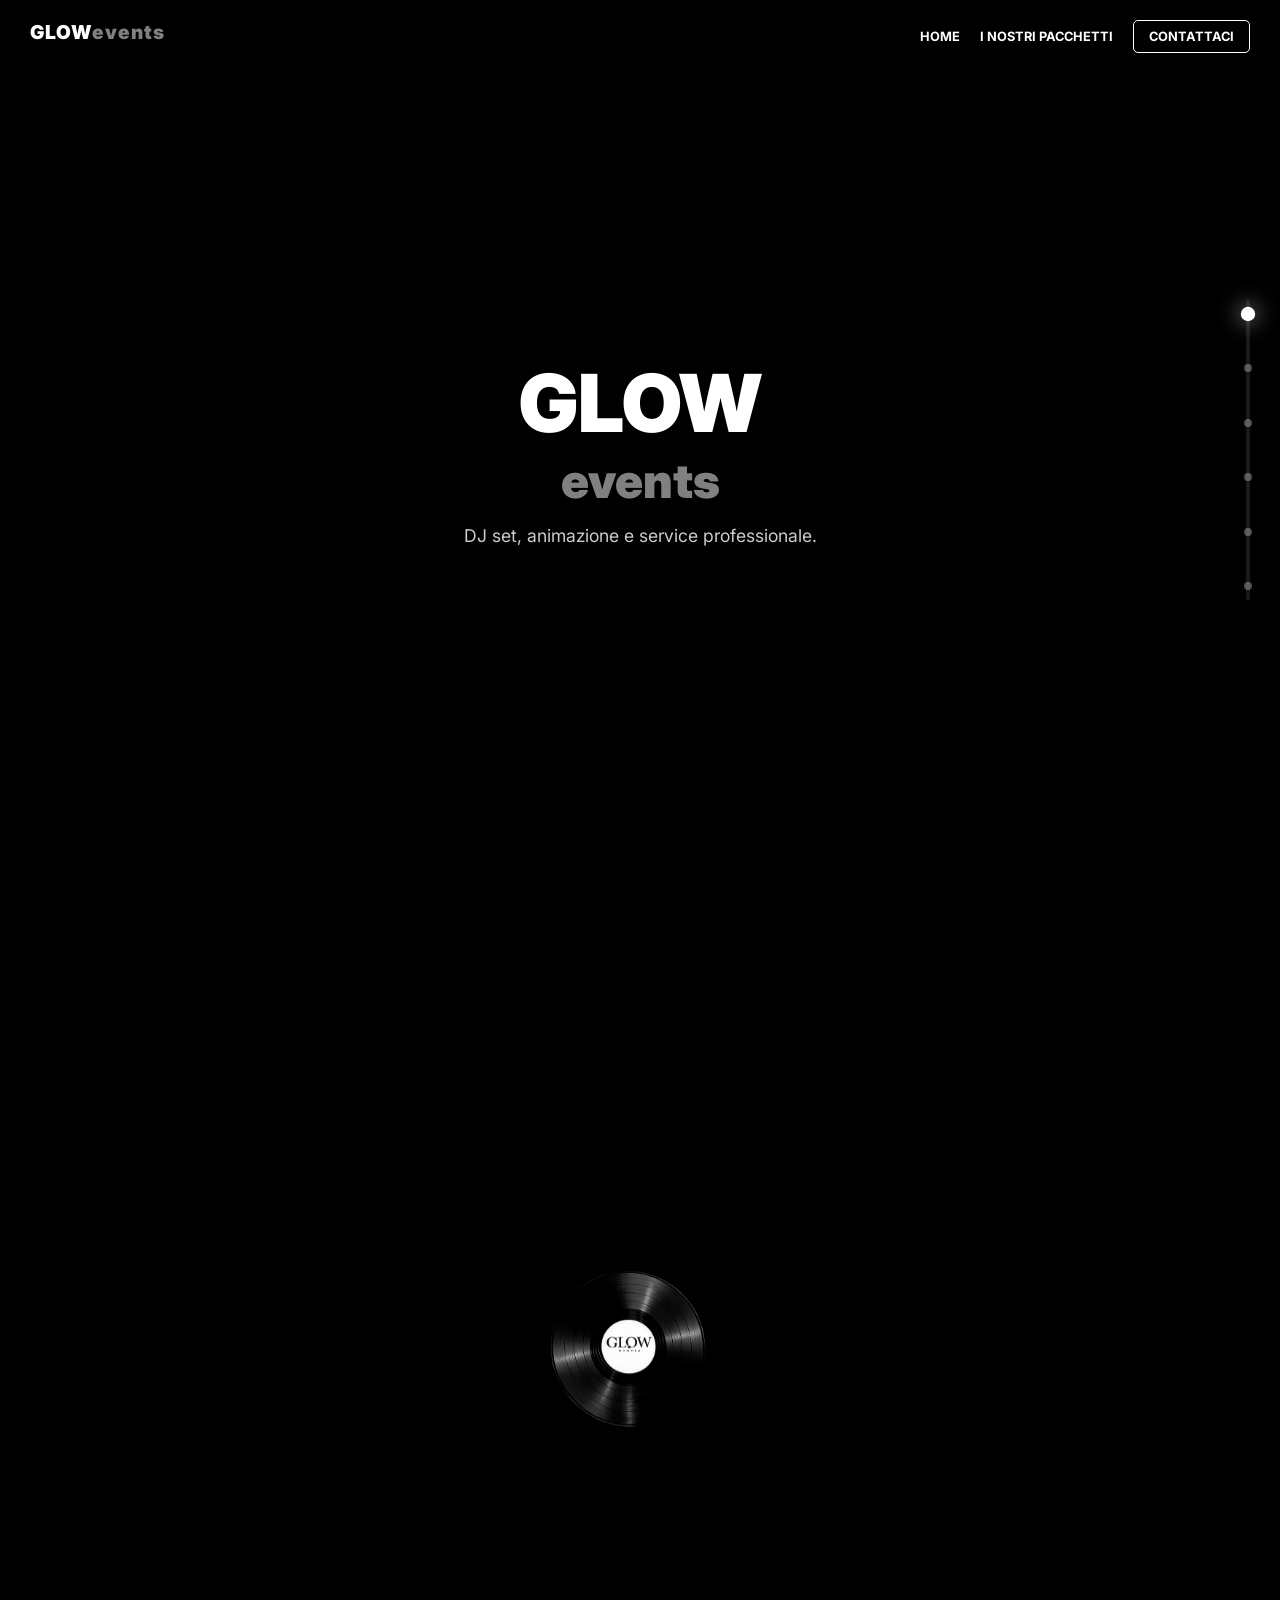
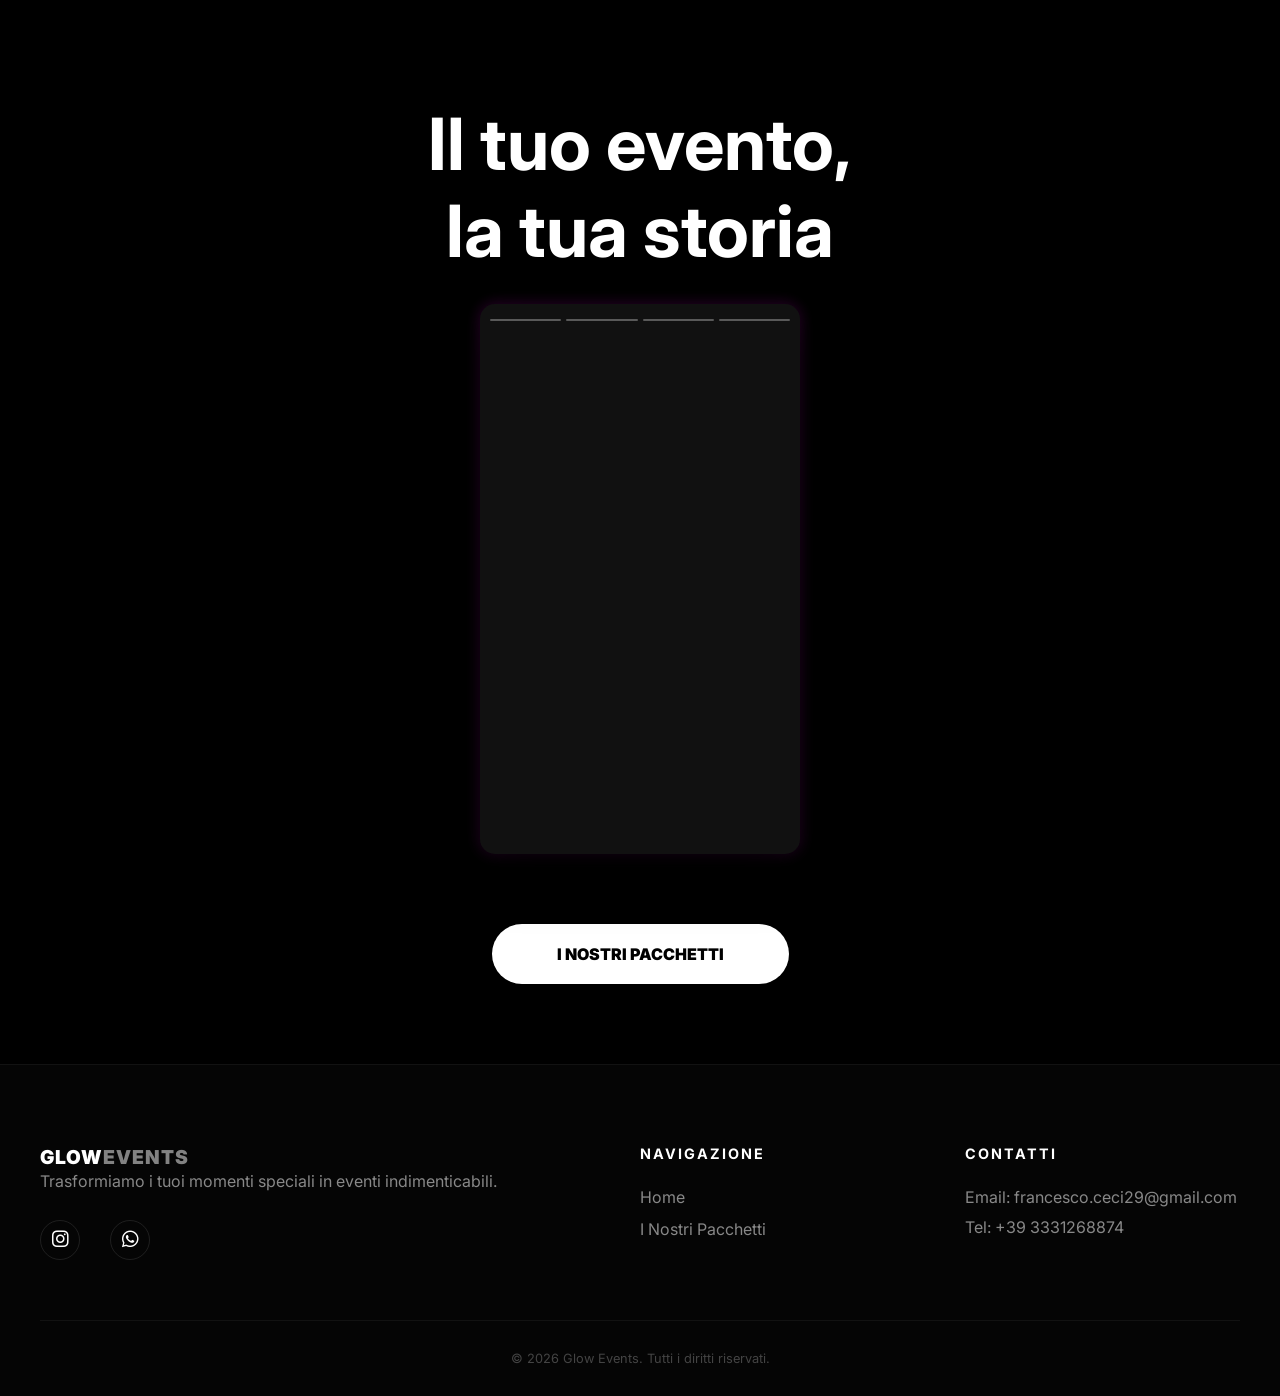
==== commit 393fe677: "prima versione definitiva" ====
--- a/index.html
+++ b/index.html
@@ -30,7 +30,7 @@
 </div>
   
 <nav>
-  <div class="logo">GLOW<span>EVENTS</span></div>
+  <div class="logo">GLOW<span>events</span></div>
   
   <div class="hamburger" id="hamburger">
     <span></span>
@@ -47,7 +47,7 @@
 
 <section class="hero">
   <video autoplay muted loop playsinline class="bg-video">
-     <source src="https://www.w3schools.com/html/mov_bbb.mp4" type="video/mp4">
+     <source src="video.mov" type="video/mp4">
   </video>
   <div class="hero-overlay">
     <h1 class="reveal">GLOW<br><h1 id="eventsline">events</h1></h1>
@@ -67,7 +67,7 @@
                     <p>DJ set commerciale, luci LED e laser show.</p>
                 </div>
                 <div class="pack-img">
-                    <img src="https://images.unsplash.com/photo-1533174072545-7a4b6ad7a6c3?q=80&w=600" alt="18esimo">
+                    <img src="p_18.jpg" alt="18esimo">
                 </div>
             </div>
         </div>
@@ -112,16 +112,16 @@
 
     <div class="story-slides">
       <div class="story-slide active">
-        <img src="p_show.jpg" alt="Party 1">
+        <video src="storia1.mov" autoplay muted loop playsinline></video>
       </div>
       <div class="story-slide">
-        <img src="p_glow.jpg" alt="Party 2">
+        <video src="storia2.mov" autoplay muted loop playsinline></video>
       </div>
       <div class="story-slide">
-        <img src="p_start.png" alt="Party 3">
+        <video src="storia3.MP4" autoplay muted loop playsinline></video>
       </div>
       <div class="story-slide">
-        <img src="https://images.unsplash.com/photo-1516450360452-9312f5e86fc7?q=80&w=600" alt="Party 3">
+        <video src="storia4.MP4" autoplay muted loop playsinline></video>
       </div>
     </div>
 
@@ -168,6 +168,7 @@
 <script src="script.js"></script>
 <script src="hamburger.js"></script>
 <script src="storie.js"></script>
+<script src="progressbar.js"></script>
 
 </body>
 </html>
--- a/index.css
+++ b/index.css
@@ -161,7 +161,8 @@
 }
 
 #eventsline { 
-  color: var(--accent-primary); 
+  color: var(--text-main);
+  opacity: 0.5;
   font-size: clamp(1.5rem, 6vw, 3rem); 
   text-transform: lowercase;
 }
@@ -275,6 +276,12 @@
   display: flex; gap: 5px; z-index: 10;
 }
 
+.story-slide video{
+  width:100%;
+  height:100%;
+  object-fit:cover;
+}
+
 .story-progress-bar { flex: 1; height: 2px; background: rgba(255,255,255,0.3); border-radius: 2px; overflow: hidden; }
 .progress-fill { height: 100%; width: 0%; background: var(--text-main); }
 
--- a/package.css
+++ b/package.css
@@ -30,6 +30,60 @@
   overflow-x: hidden;
 }
 
+/* Scroll Progress Bar */
+
+.scroll-container {
+  position: fixed;
+  right: 30px; 
+  top: 50%;
+  transform: translateY(-50%);
+  width: 4px; 
+  height: 300px;
+  background: rgba(255, 255, 255, 0.1);
+  border-radius: 10px;
+  z-index: 9999;
+}
+
+.scroll-bar {
+  width: 100%;
+  height: 0%;
+  background: linear-gradient(to bottom, var(--accent-primary), var(--accent-secondary));
+  box-shadow: var(--glow-shadow);
+  border-radius: 10px;
+  transition: height 0.1s ease-out;
+}
+
+.scroll-dots {
+  position: absolute;
+  top: 0;
+  left: 50%; 
+  transform: translateX(-50%); 
+  height: 100%;
+  display: flex;
+  flex-direction: column;
+  justify-content: space-between;
+  padding: 10px 0;
+  pointer-events: none;
+  align-items: center;
+}
+
+.dot {
+  width: 8px; 
+  height: 8px;
+  background: rgba(255, 255, 255, 0.3);
+  border-radius: 50%;
+  transition: var(--transition-smooth);
+  margin: 0; 
+  cursor: pointer;
+  pointer-events: all;
+}
+
+.dot.active {
+  background: var(--text-main);
+  transform: scale(1.8);
+  box-shadow: 0 0 12px rgba(255, 255, 255, 0.8);
+}
+
 /* Navbar */
 
 .logo { 
@@ -60,6 +114,53 @@
   border: 1px solid var(--text-main); 
   padding: 8px 15px; 
   border-radius: 5px; 
+}
+
+/* Hero */
+
+.hero {
+  height: 100vh;
+  position: relative;
+  overflow: hidden;
+}
+
+.bg-image{
+  position: absolute;
+  inset: 0;
+  width: 100%;
+  height: 100%;
+  object-fit: cover;
+}
+
+.hero-overlay{
+  position: relative;
+  z-index: 2;
+  height: 100%;
+  display:flex;
+  flex-direction:column;
+  justify-content:center;
+  align-items:center;
+  text-align:center;
+  background: rgba(0,0,0,0.45);
+}
+
+.hero h1{
+  font-size: clamp(2.5rem, 10vw, 5rem); 
+  font-weight: 900;
+  text-transform: uppercase;
+  font: 'Montserrat';
+}
+
+.hero p{
+  margin-top: 15px;
+  font-size: 1.1rem;
+}
+
+#packline { 
+  color: var(--text-main);
+  opacity: 0.7;
+  font-size: clamp(2rem, 6vw, 3rem); 
+  text-transform: lowercase;
 }
 
 /* Sezione Pacchetti */
@@ -217,6 +318,24 @@
     color: #a9a6a6;
 }
 
+/* Sezione Extra */
+
+.extras-title{
+  text-align:center;
+  margin:90px 0 50px;
+}
+
+.extras-title h2{
+  font-size:2rem;
+  margin-bottom:10px;
+  font-weight:900;
+}
+
+.extras-title p{
+  color:var(--text-muted);
+  font-size:0.9rem;
+}
+
 /* Bottoni */
 
 .btn-select {
@@ -321,6 +440,29 @@
 
 /* MOBILE & TABLET RESPONSIVE */
 @media (max-width: 768px) {
+
+  /* Scroll Progress Bar */
+  .scroll-container {
+    right: 0;
+    top: 65px; 
+    left: 0;
+    width: 100%;
+    height: 3px; 
+    transform: none;
+    background: rgba(255, 255, 255, 0.05);
+    border-radius: 0;
+  }
+
+  .scroll-bar {
+    width: 0%; 
+    height: 100%;
+    background: linear-gradient(to right, #ff00ff, #00ffff);
+    transition: width 0.1s ease-out;
+  }
+
+  .scroll-dots {
+    display: none;
+  }
     /* NAV */
     nav {
         padding: 14px 18px;
@@ -331,14 +473,8 @@
     }
 
     /* HERO */
-    .hero h1 { 
-        font-size: 2.8rem; 
-        padding: 0 10px; 
-    }
-
-    .hero p { 
-        font-size: 1rem; 
-    }
+    .hero h1 { font-size: 2.8rem; padding: 0 10px; }
+  .hero p { font-size: 1rem; }
 
     /* GRID */
     .pricing-grid {
@@ -391,13 +527,7 @@
         height: 24vh;
     }
 
-    .hero-overlay h1 {
-        font-size: 2rem;
-    }
-
-    .hero-overlay p {
-        font-size: 0.85rem;
-    }
+    .hero h1 { font-size: 2.2rem; }
 
     .card-carousel {
         height: 330px;
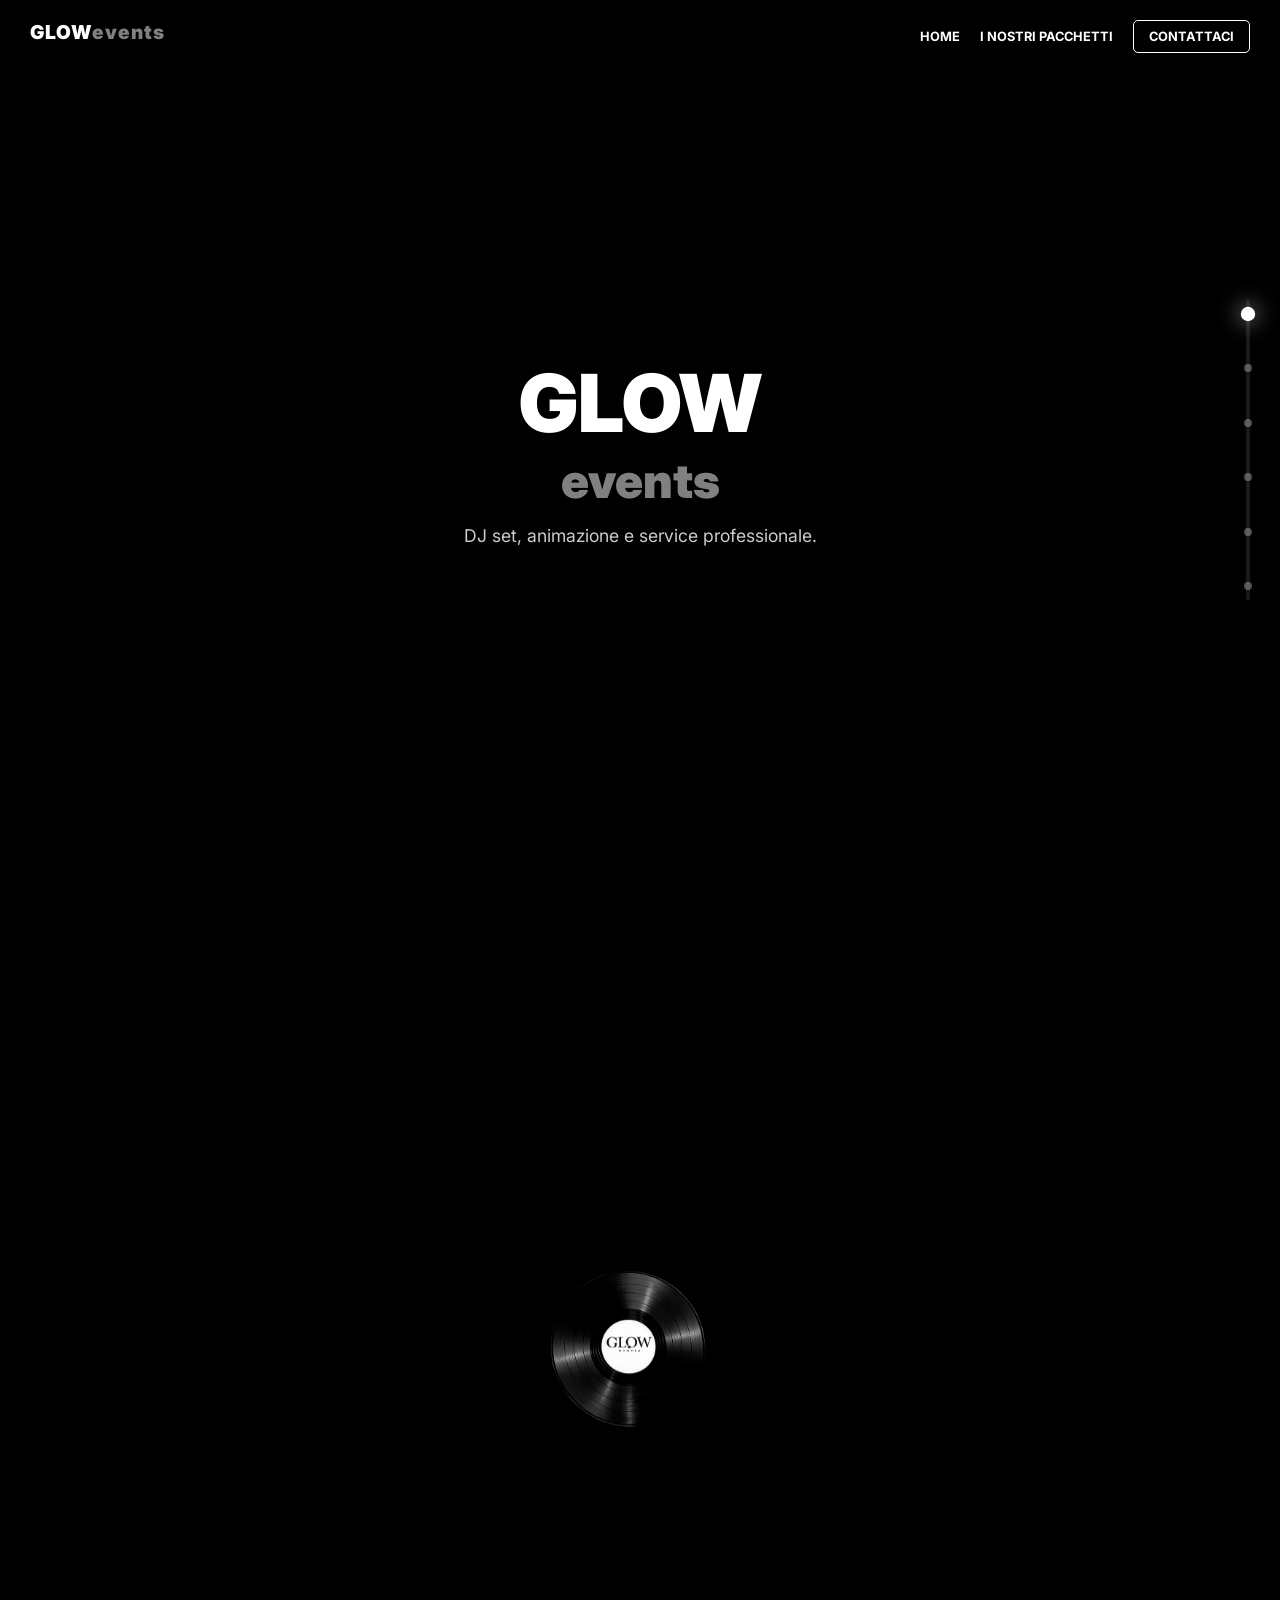
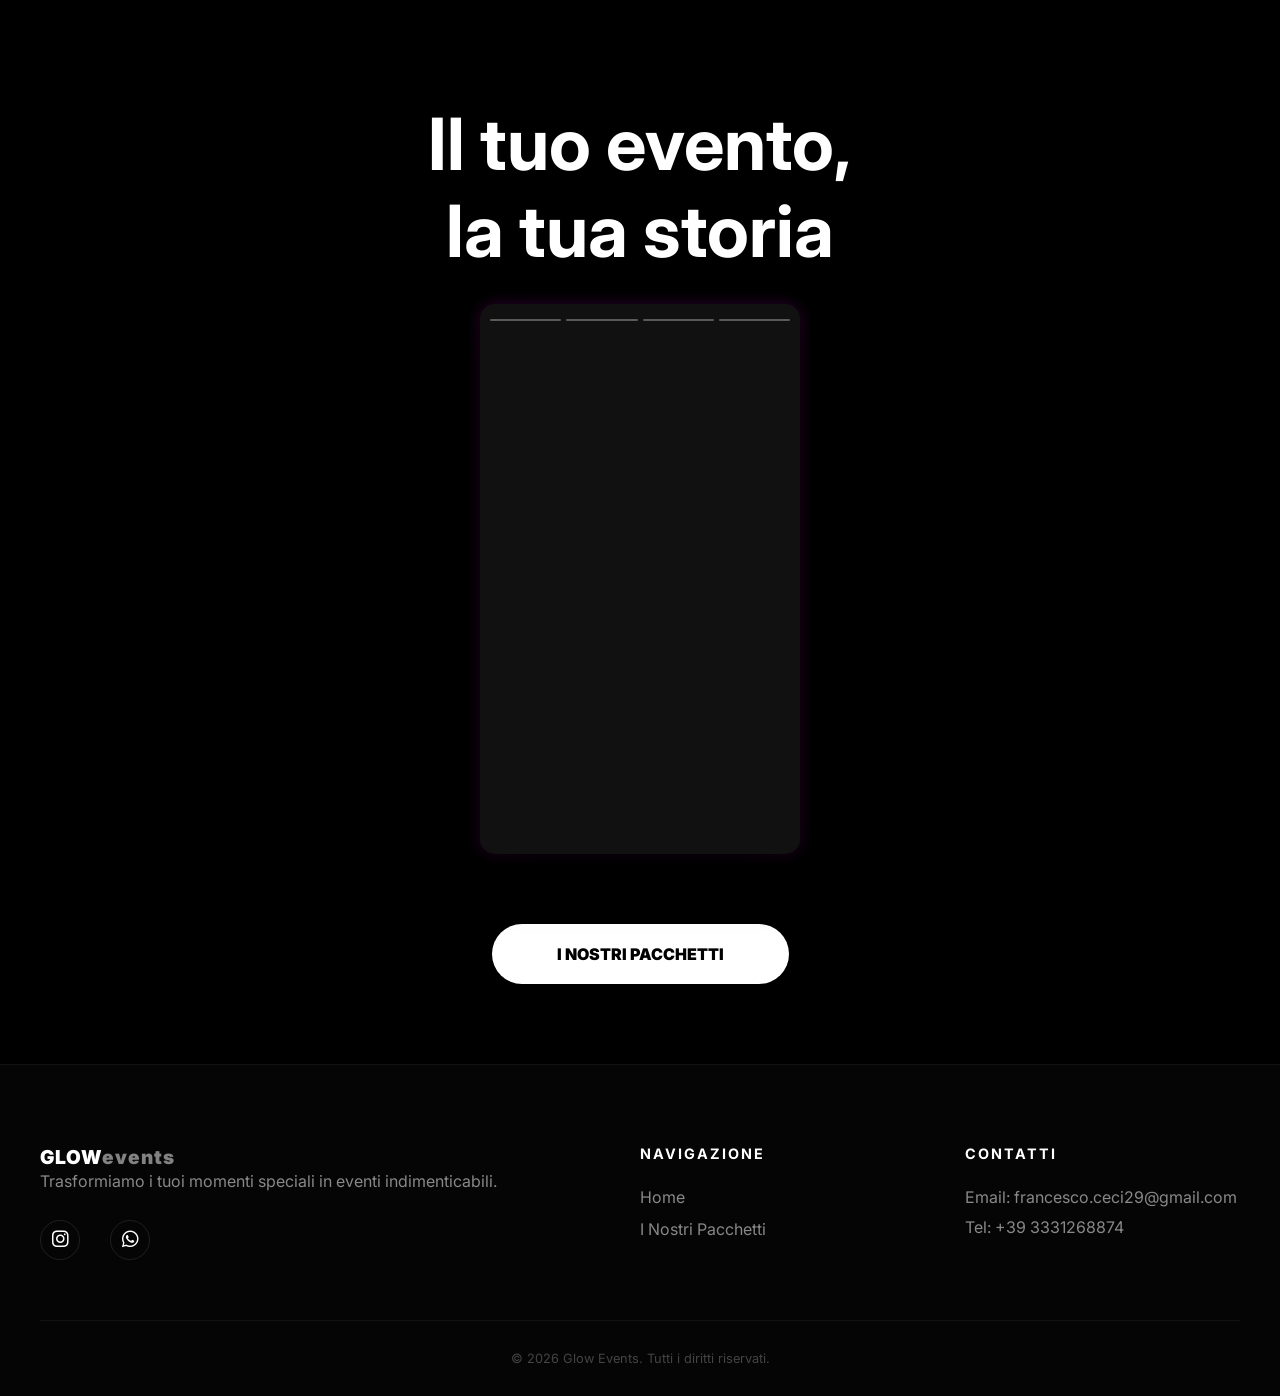
==== commit d285f72c: "modifiche footer" ====
--- a/index.html
+++ b/index.html
@@ -137,7 +137,7 @@
 <footer>
   <div class="footer-content">
     <div class="footer-brand">
-      <div class="logo">GLOW<span>EVENTS</span></div>
+      <div class="logo">GLOW<span>events</span></div>
       <p>Trasformiamo i tuoi momenti speciali in eventi indimenticabili.</p>
       <div class="footer-socials">
         <a href="https://www.instagram.com/glow_events__/" aria-label="Instagram"><i class="fab fa-instagram"></i></a>
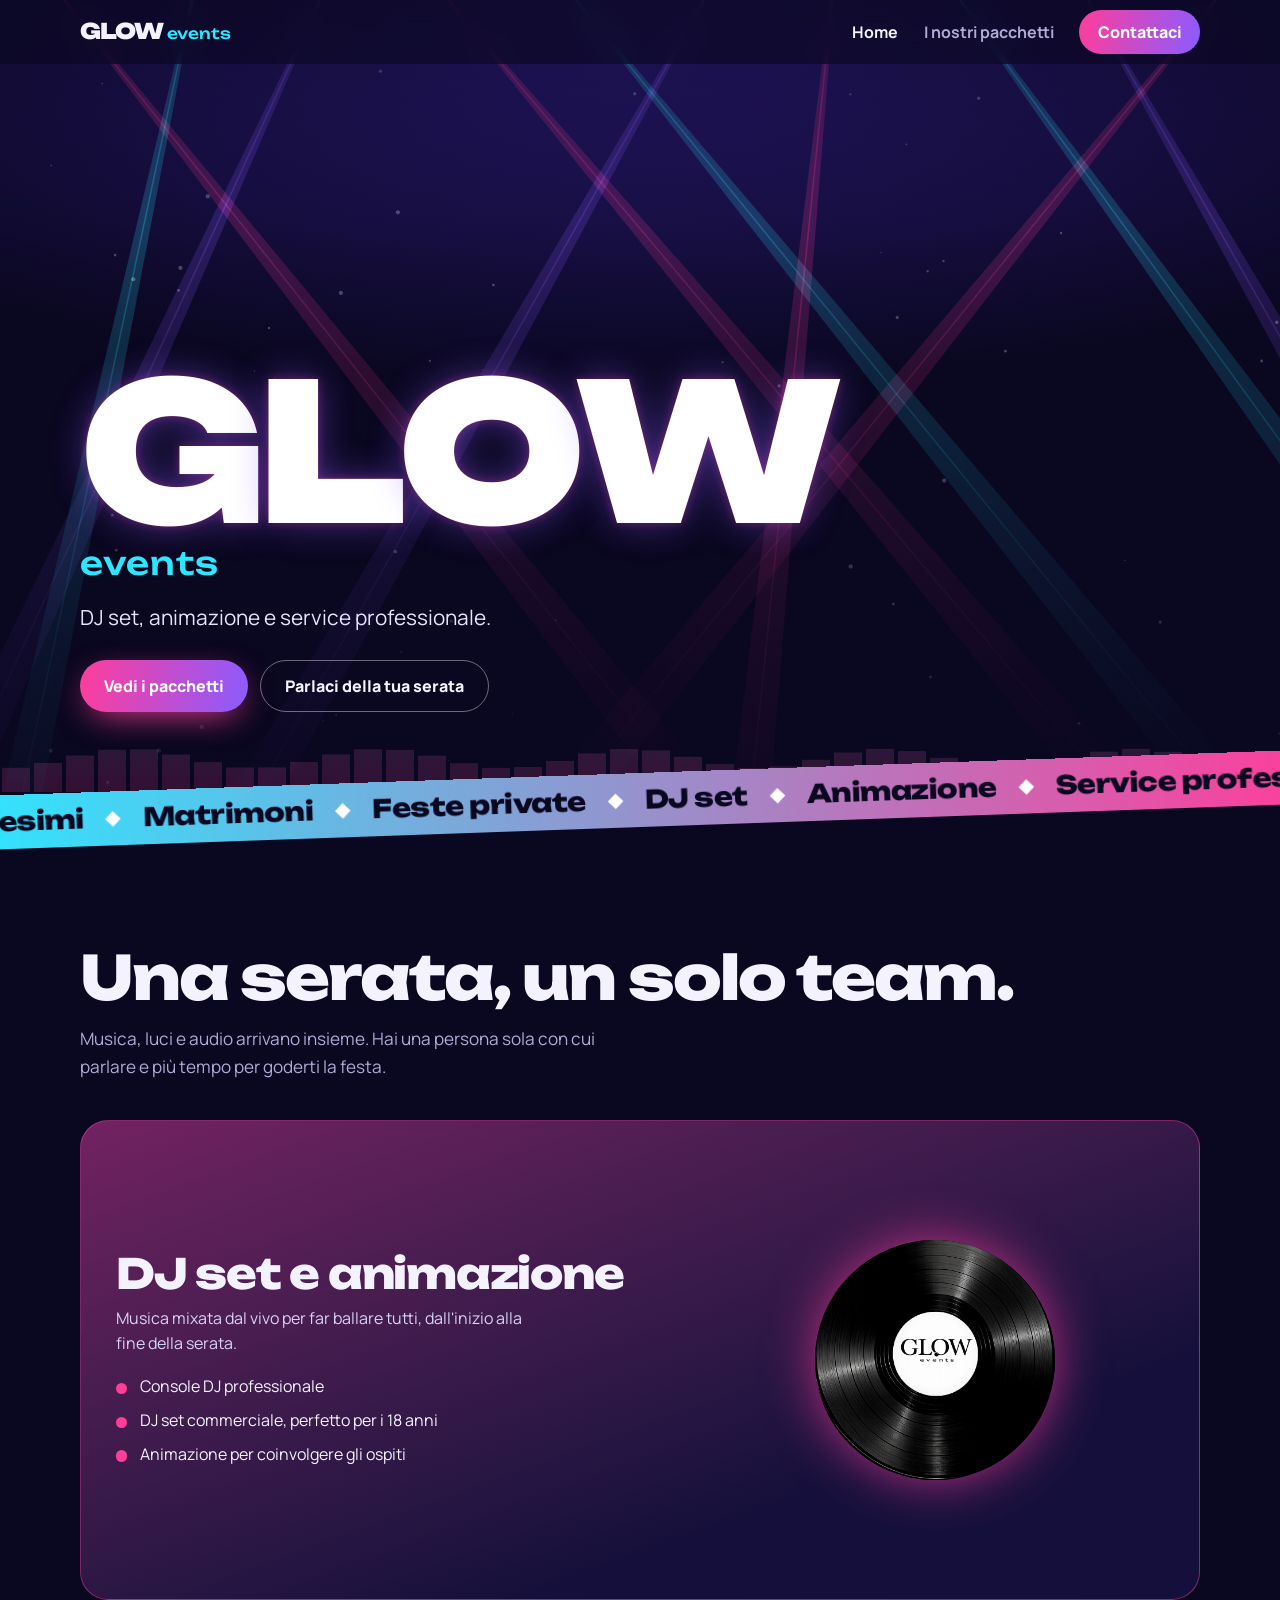
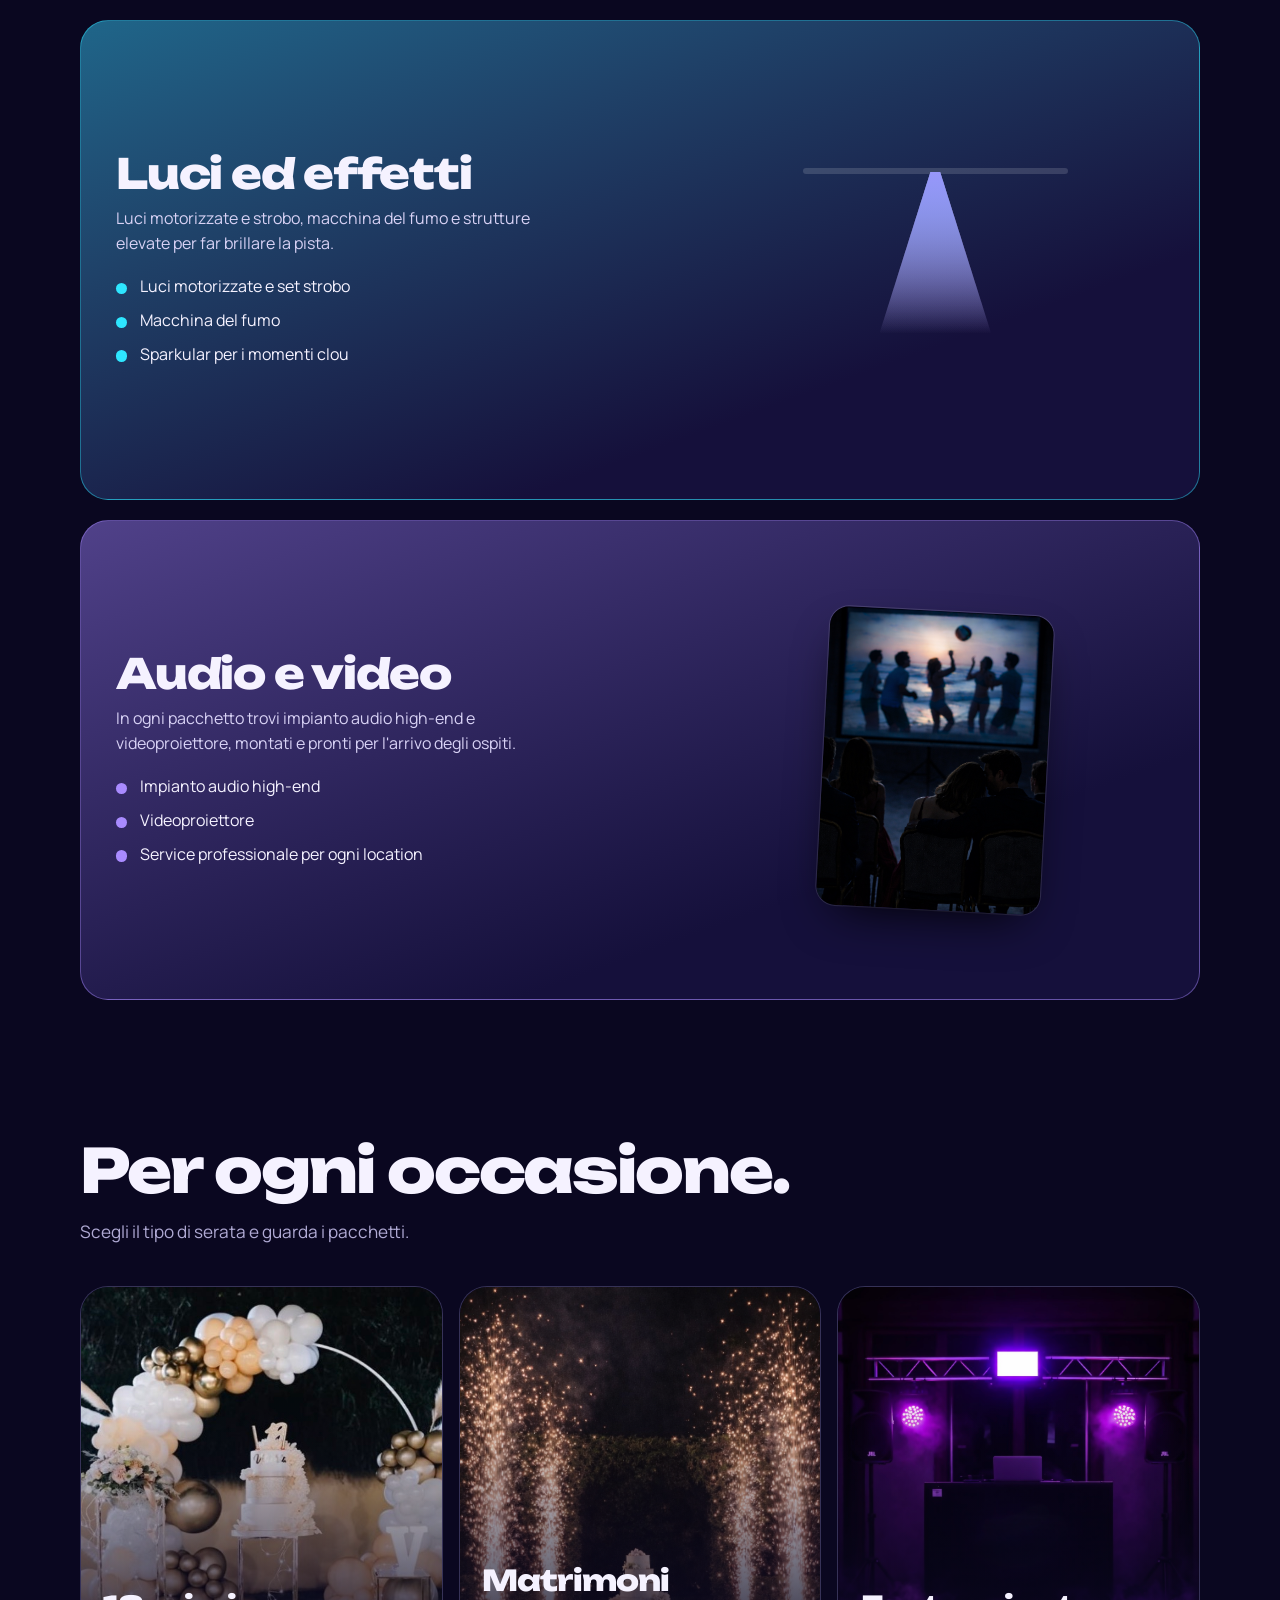
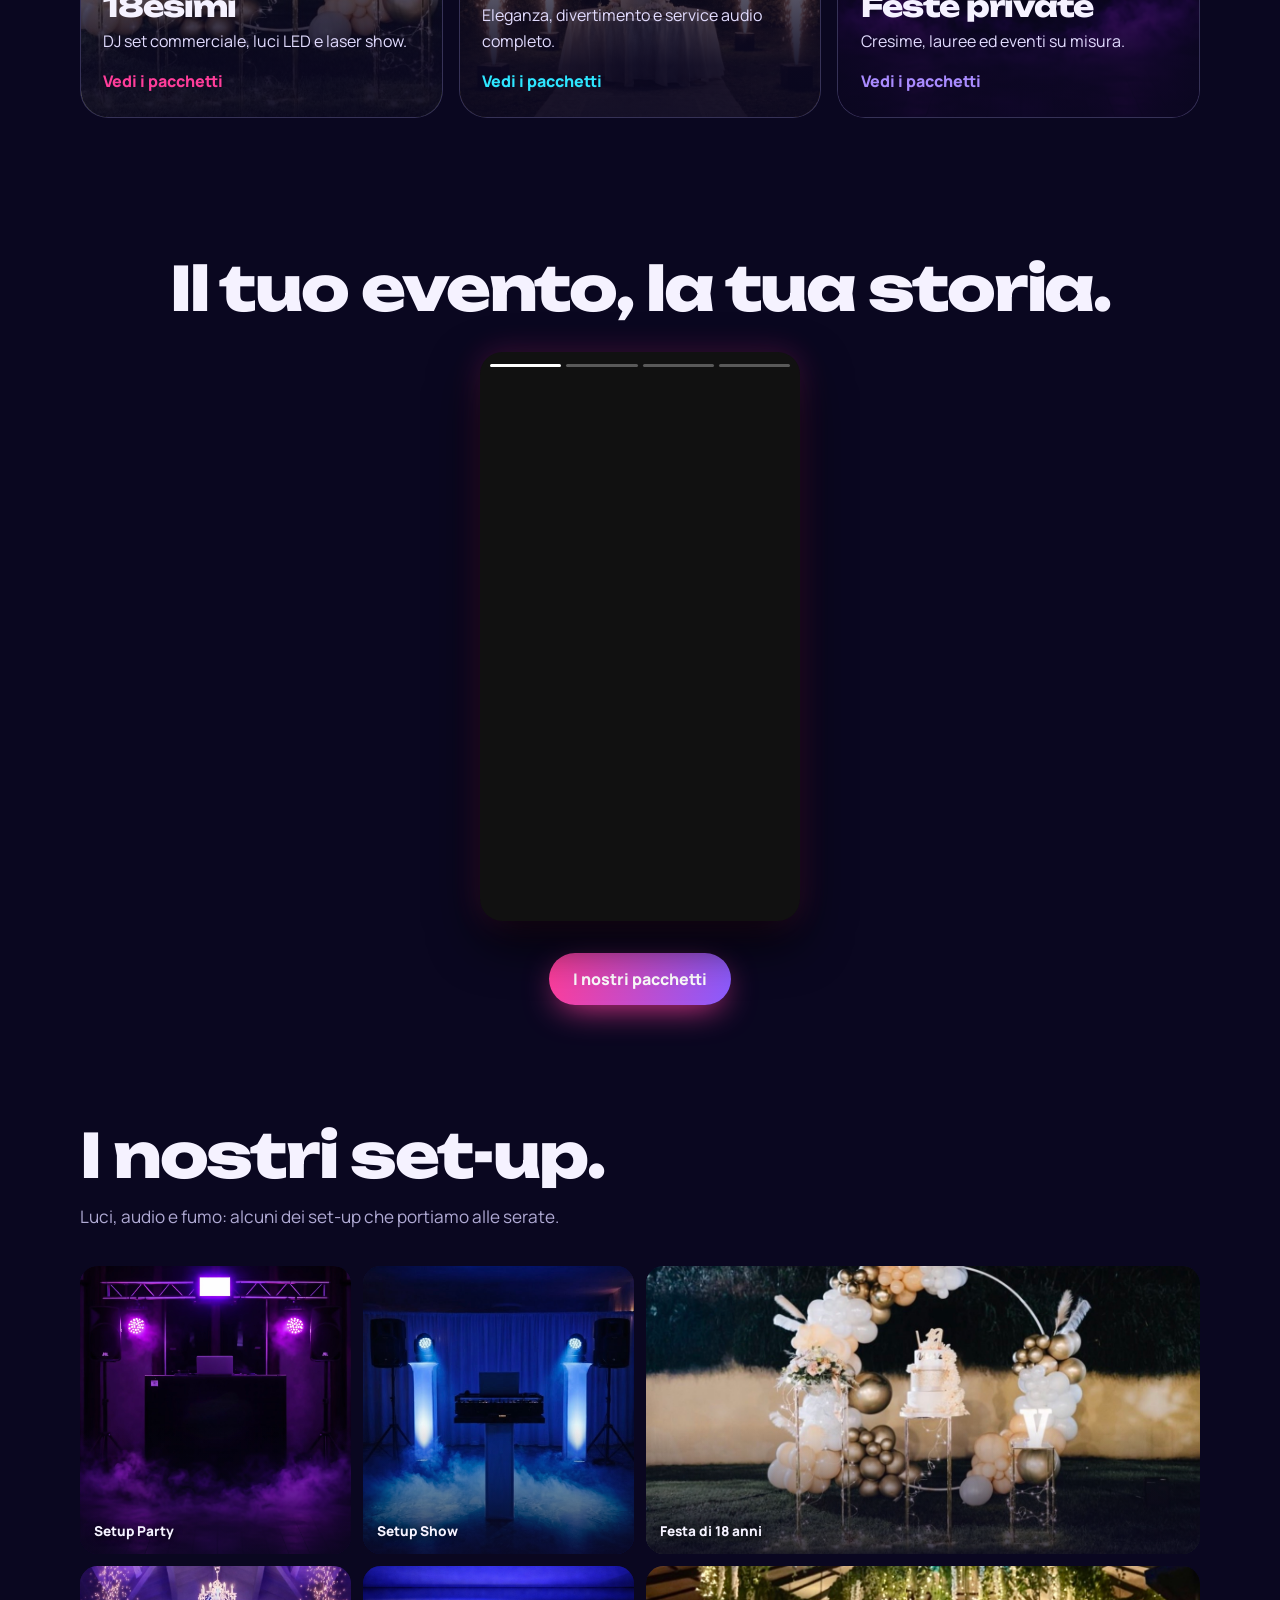
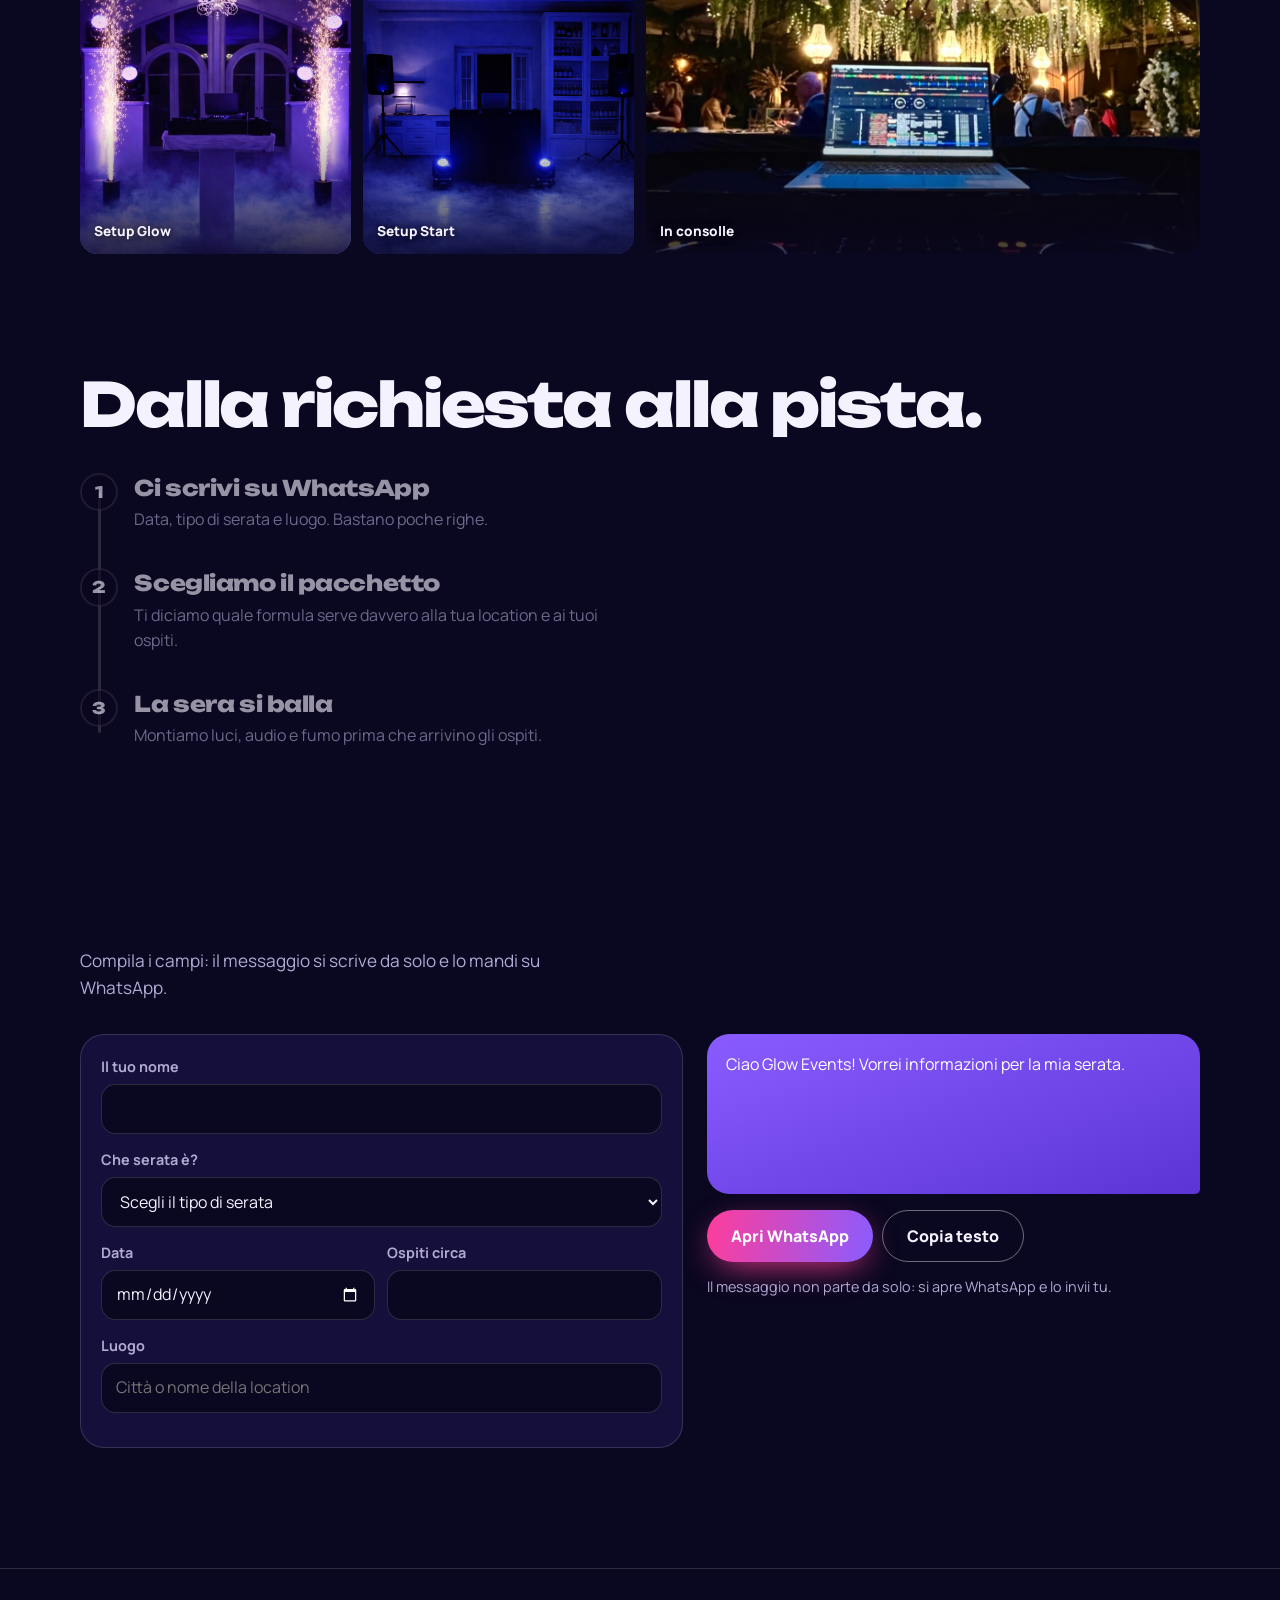
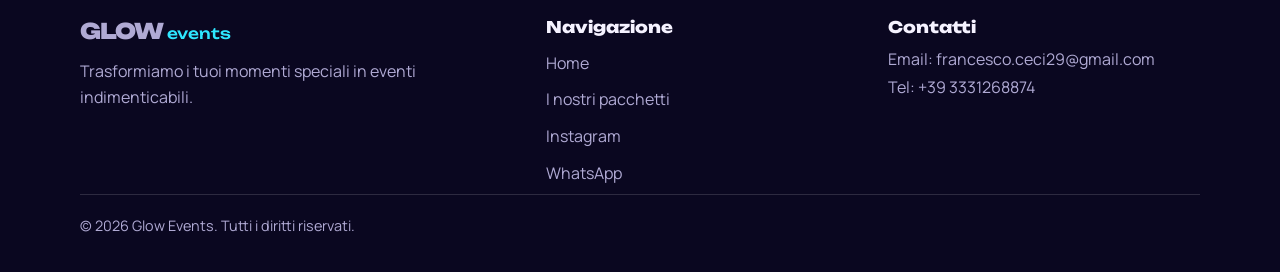
==== commit 4a6de339: "restyling sito" ====
--- a/index.html
+++ b/index.html
@@ -2,166 +2,256 @@
 <html lang="it">
 <head>
   <meta charset="UTF-8" />
-  <meta name="viewport" content="width=device-width, initial-scale=1.0" />
+  <meta name="viewport" content="width=device-width, initial-scale=1.0, viewport-fit=cover" />
+  <meta name="theme-color" content="#0a0720" />
   <title>Glow Events | Elevate Your Party</title>
-  <link href="https://fonts.googleapis.com/css2?family=Inter:wght@400;700;900&display=swap" rel="stylesheet">
-  <link href="https://fonts.googleapis.com/css2?family=Inter:wght@400;700&family=Playfair+Display:ital,wght@0,400..900;1,400..900&display=swap" rel="stylesheet">
-  <link href="https://fonts.googleapis.com/css2?family=Montserrat:ital,wght@0,400;0,700;1,400;1,700&display=swap" rel="stylesheet">
+  <meta name="description" content="DJ set, animazione e service professionale per 18esimi, matrimoni e feste private." />
+  <link rel="preconnect" href="https://fonts.googleapis.com">
+  <link rel="preconnect" href="https://fonts.gstatic.com" crossorigin>
+  <link href="https://fonts.googleapis.com/css2?family=Manrope:wght@400;500;700;800&family=Unbounded:wght@500;700;800;900&display=swap" rel="stylesheet">
   <link rel="stylesheet" href="index.css">
-  <link rel="stylesheet" href="package.css">
   <link rel="stylesheet" href="hamburger.css">
-  <link rel="stylesheet" href="https://cdnjs.cloudflare.com/ajax/libs/font-awesome/6.5.1/css/all.min.css">
-  <script src="https://cdnjs.cloudflare.com/ajax/libs/gsap/3.12.2/gsap.min.js"></script>
-  <script src="https://cdnjs.cloudflare.com/ajax/libs/gsap/3.12.2/ScrollTrigger.min.js"></script>
 </head>
 <body>
 
-<div class="scroll-container">
-  <div class="scroll-bar" id="progressBar"></div>
-
-  <div class="scroll-dots">
-    <div class="dot active"></div> 
-    <div class="dot"></div>        
-    <div class="dot"></div>        
-    <div class="dot"></div>        
-    <div class="dot"></div>        
-    <div class="dot"></div>        
+<div class="bar" id="progressBar" aria-hidden="true"></div>
+
+<header class="nav">
+  <div class="wrap nav-in">
+    <a class="logo" href="index.html" aria-label="Glow Events, home">GLOW<span>events</span></a>
+
+    <button class="hamburger" id="hamburger" type="button" aria-label="Apri il menu" aria-controls="nav-menu" aria-expanded="false">
+      <span></span><span></span><span></span>
+    </button>
+
+    <nav class="nav-links" id="nav-menu" aria-label="Principale">
+      <a href="index.html" aria-current="page">Home</a>
+      <a href="package.html">I nostri pacchetti</a>
+      <a href="https://wa.me/393331268874" class="nav-contact" target="_blank" rel="noopener">Contattaci</a>
+    </nav>
   </div>
-</div>
-  
-<nav>
-  <div class="logo">GLOW<span>events</span></div>
-  
-  <div class="hamburger" id="hamburger">
-    <span></span>
-    <span></span>
-    <span></span>
+</header>
+
+<main>
+  <section class="hero" id="top">
+    <video id="hv" muted loop playsinline autoplay preload="metadata" aria-hidden="true">
+      <source src="video.mov" type="video/mp4">
+    </video>
+    <canvas id="fx" aria-hidden="true"></canvas>
+    <div class="wrap hero-in">
+      <h1 aria-label="Glow Events"><span class="w" aria-hidden="true"><span class="l" style="--i:0">G</span><span class="l" style="--i:1">L</span><span class="l" style="--i:2">O</span><span class="l" style="--i:3">W</span></span><span class="sub" aria-hidden="true">events</span></h1>
+      <p class="lead">DJ set, animazione e service professionale.</p>
+      <div class="cta">
+        <a class="btn btn-pri" href="package.html">Vedi i pacchetti</a>
+        <a class="btn btn-ghost" href="#contatti">Parlaci della tua serata</a>
+      </div>
+    </div>
+  </section>
+
+  <div class="mq" aria-hidden="true">
+    <div class="mq-track">
+      <div class="mq-g"><span>18esimi</span><span>Matrimoni</span><span>Feste private</span><span>DJ set</span><span>Animazione</span><span>Service professionale</span></div>
+      <div class="mq-g"><span>18esimi</span><span>Matrimoni</span><span>Feste private</span><span>DJ set</span><span>Animazione</span><span>Service professionale</span></div>
+    </div>
   </div>
 
-  <div class="nav-links" id="nav-menu">
-    <a href="index.html">HOME</a>
-    <a href="package.html">I NOSTRI PACCHETTI</a>
-    <a href="https://wa.me/3331268874" class="nav-contact">CONTATTACI</a>
-  </div>
-</nav>
-
-<section class="hero">
-  <video autoplay muted loop playsinline class="bg-video">
-     <source src="video.mov" type="video/mp4">
-  </video>
-  <div class="hero-overlay">
-    <h1 class="reveal">GLOW<br><h1 id="eventsline">events</h1></h1>
-    <p class="reveal">DJ set, animazione e service professionale.</p>
-  </div>
-</section>
-
-<section class="console-section">
-  <div class="sticky-container">
-    <img src="vinile.PNG" id="dj-gear" alt="Console DJ">
-
-    <div class="package-info">
-        <div class="pack" id="p1">
-            <div class="pack-content">
-                <div class="pack-text">
-                    <h2>18ESIMI</h2>
-                    <p>DJ set commerciale, luci LED e laser show.</p>
-                </div>
-                <div class="pack-img">
-                    <img src="p_18.jpg" alt="18esimo">
-                </div>
-            </div>
-        </div>
-
-        <div class="pack" id="p2">
-            <div class="pack-content reverse">
-                <div class="pack-text">
-                    <h2>MATRIMONI</h2>
-                    <p>Eleganza, divertimento e service audio completo.</p>
-                </div>
-                <div class="pack-img">
-                    <img src="https://images.unsplash.com/photo-1519741497674-611481863552?q=80&w=600" alt="Matrimonio">
-                </div>
-            </div>
-        </div>
-
-        <div class="pack" id="p3">
-            <div class="pack-content">
-                <div class="pack-text">
-                    <h2>FESTE PRIVATE</h2>
-                    <p>Cresime, lauree ed eventi su misura.</p>
-                </div>
-                <div class="pack-img">
-                    <img src="https://images.unsplash.com/photo-1470225620780-dba8ba36b745?q=80&w=600" alt="Private Party">
-                </div>
-            </div>
-        </div>
-    </div>
-  </div>
-</section>
-
-<section class="final-cta">
-  <h2>Il tuo evento,<br>la tua storia</h2>
-  
-  <div class="stories-container" id="stories">
-    <div class="story-progress-container">
-      <div class="story-progress-bar"><div class="progress-fill"></div></div>
-      <div class="story-progress-bar"><div class="progress-fill"></div></div>
-      <div class="story-progress-bar"><div class="progress-fill"></div></div>
-      <div class="story-progress-bar"><div class="progress-fill"></div></div>
-    </div>
-
-    <div class="story-slides">
-      <div class="story-slide active">
-        <video src="storia1.mov" autoplay muted loop playsinline></video>
-      </div>
-      <div class="story-slide">
-        <video src="storia2.mov" autoplay muted loop playsinline></video>
-      </div>
-      <div class="story-slide">
-        <video src="storia3.MP4" autoplay muted loop playsinline></video>
-      </div>
-      <div class="story-slide">
-        <video src="storia4.MP4" autoplay muted loop playsinline></video>
-      </div>
-    </div>
-
-    <div class="story-nav-overlay">
-      <div class="story-nav-left" onclick="prevStory()"></div>
-      <div class="story-nav-right" onclick="nextStory()"></div>
-    </div>
-  </div>
-
-  <a href="package.html" class="whatsapp-main">I NOSTRI PACCHETTI</a>
-</section>
-
-<footer>
-  <div class="footer-content">
-    <div class="footer-brand">
-      <div class="logo">GLOW<span>events</span></div>
-      <p>Trasformiamo i tuoi momenti speciali in eventi indimenticabili.</p>
-      <div class="footer-socials">
-        <a href="https://www.instagram.com/glow_events__/" aria-label="Instagram"><i class="fab fa-instagram"></i></a>
-        <a href="https://wa.me/3331268874" aria-label="WhatsApp"><i class="fab fa-whatsapp"></i></a>
-      </div>
-    </div>
-
-    <div class="footer-links">
-      <h4>NAVIGAZIONE</h4>
-      <ul>
-        <li><a href="index.html">Home</a></li>
-        <li><a href="package.html">I Nostri Pacchetti</a></li>
-      </ul>
-    </div>
-
-    <div class="footer-contact">
-      <h4>CONTATTI</h4>
-      <p>Email: francesco.ceci29@gmail.com</p>
-      <p>Tel: +39 3331268874</p>
-    </div>
-  </div>
-
-  <div class="footer-bottom">
-    <p>&copy; 2026 Glow Events. Tutti i diritti riservati.</p>
+  <section class="sec" id="servizi">
+    <div class="wrap">
+      <h2 class="rv">Una serata, un solo team.</h2>
+      <p class="intro rv" style="--d:80ms">Musica, luci e audio arrivano insieme. Hai una persona sola con cui parlare e più tempo per goderti la festa.</p>
+
+      <div class="stack">
+        <article class="sc" style="--i:0;--c:var(--pink)">
+          <div>
+            <h3>DJ set e animazione</h3>
+            <p>Musica mixata dal vivo per far ballare tutti, dall'inizio alla fine della serata.</p>
+            <ul>
+              <li>Console DJ professionale</li>
+              <li>DJ set commerciale, perfetto per i 18 anni</li>
+              <li>Animazione per coinvolgere gli ospiti</li>
+            </ul>
+          </div>
+          <div class="sc-v" aria-hidden="true"><div class="vinyl"><img src="vinile.PNG" alt="" loading="lazy"></div></div>
+        </article>
+
+        <article class="sc" style="--i:1;--c:var(--cyan)">
+          <div>
+            <h3>Luci ed effetti</h3>
+            <p>Luci motorizzate e strobo, macchina del fumo e strutture elevate per far brillare la pista.</p>
+            <ul>
+              <li>Luci motorizzate e set strobo</li>
+              <li>Macchina del fumo</li>
+              <li>Sparkular per i momenti clou</li>
+            </ul>
+          </div>
+          <div class="sc-v" aria-hidden="true"><div class="cones"><span></span><span></span><span></span></div></div>
+        </article>
+
+        <article class="sc" style="--i:2;--c:var(--uv-soft)">
+          <div>
+            <h3>Audio e video</h3>
+            <p>In ogni pacchetto trovi impianto audio high-end e videoproiettore, montati e pronti per l'arrivo degli ospiti.</p>
+            <ul>
+              <li>Impianto audio high-end</li>
+              <li>Videoproiettore</li>
+              <li>Service professionale per ogni location</li>
+            </ul>
+          </div>
+          <div class="sc-v" aria-hidden="true"><div class="shot"><img src="p_projector.png" alt="" loading="lazy"></div></div>
+        </article>
+      </div>
+    </div>
+  </section>
+
+  <section class="sec nt" id="eventi">
+    <div class="wrap">
+      <h2 class="rv">Per ogni occasione.</h2>
+      <p class="intro rv" style="--d:80ms">Scegli il tipo di serata e guarda i pacchetti.</p>
+    </div>
+    <div class="car" tabindex="0" aria-label="Tipi di evento, scorri di lato">
+      <a class="ev" href="package.html" style="--c:var(--pink)">
+        <img src="p_18.jpg" alt="Allestimento con arco di palloncini e torta per un 18esimo" loading="lazy">
+        <h3>18esimi</h3>
+        <p>DJ set commerciale, luci LED e laser show.</p>
+        <span class="go">Vedi i pacchetti</span>
+      </a>
+      <a class="ev" href="package.html" style="--c:var(--cyan)">
+        <img src="p_sparkular.png" alt="Torta nuziale circondata da fontane di scintille" loading="lazy">
+        <h3>Matrimoni</h3>
+        <p>Eleganza, divertimento e service audio completo.</p>
+        <span class="go">Vedi i pacchetti</span>
+      </a>
+      <a class="ev" href="package.html" style="--c:var(--uv-soft)">
+        <img src="p_party.jpg" alt="Set-up DJ con luci viola e fumo" loading="lazy">
+        <h3>Feste private</h3>
+        <p>Cresime, lauree ed eventi su misura.</p>
+        <span class="go">Vedi i pacchetti</span>
+      </a>
+    </div>
+  </section>
+
+  <section class="sec nt story-sec" id="storie">
+    <div class="wrap">
+      <h2 class="rv">Il tuo evento, la tua storia.</h2>
+
+      <div class="stories-container" id="stories" aria-label="Storie delle nostre serate">
+        <div class="story-progress-container" aria-hidden="true">
+          <div class="story-progress-bar"><div class="progress-fill"></div></div>
+          <div class="story-progress-bar"><div class="progress-fill"></div></div>
+          <div class="story-progress-bar"><div class="progress-fill"></div></div>
+          <div class="story-progress-bar"><div class="progress-fill"></div></div>
+        </div>
+
+        <div class="story-slides">
+          <div class="story-slide active"><video src="storia1.mov" muted loop playsinline preload="metadata"></video></div>
+          <div class="story-slide"><video src="storia2.mov" muted loop playsinline preload="none"></video></div>
+          <div class="story-slide"><video src="storia3.MP4" muted loop playsinline preload="none"></video></div>
+          <div class="story-slide"><video src="storia4.MP4" muted loop playsinline preload="none"></video></div>
+        </div>
+
+        <div class="story-nav-overlay">
+          <button class="story-nav-left" type="button" aria-label="Storia precedente"></button>
+          <button class="story-nav-right" type="button" aria-label="Storia successiva"></button>
+        </div>
+      </div>
+
+      <a class="btn btn-pri" href="package.html">I nostri pacchetti</a>
+    </div>
+  </section>
+
+  <section class="sec nt" id="foto">
+    <div class="wrap">
+      <h2 class="rv">I nostri set-up.</h2>
+      <p class="intro rv" style="--d:80ms">Luci, audio e fumo: alcuni dei set-up che portiamo alle serate.</p>
+      <div class="gal">
+        <figure class="ph rv" data-par><div class="ph-in"><img src="p_party.jpg" alt="Set-up Party con luci viola e fumo" loading="lazy"></div><figcaption>Setup Party</figcaption></figure>
+        <figure class="ph rv" data-par style="--d:80ms"><div class="ph-in"><img src="p_show.jpg" alt="Set-up Show con luci motorizzate su piedistalli" loading="lazy"></div><figcaption>Setup Show</figcaption></figure>
+        <figure class="ph wide rv" data-par><div class="ph-in"><img src="p_18.jpg" alt="Allestimento di un 18esimo con palloncini e torta" loading="lazy"></div><figcaption>Festa di 18 anni</figcaption></figure>
+        <figure class="ph rv" data-par><div class="ph-in"><img src="p_glow.jpg" alt="Set-up Glow con fontane di scintille e luci motorizzate" loading="lazy"></div><figcaption>Setup Glow</figcaption></figure>
+        <figure class="ph rv" data-par style="--d:80ms"><div class="ph-in"><img src="p_start.png" alt="Set-up Start con due luci motorizzate e fumo" loading="lazy"></div><figcaption>Setup Start</figcaption></figure>
+        <figure class="ph wide rv" data-par><div class="ph-in"><img src="sfondoPackage.jpg" alt="Console DJ con computer sotto un soffitto di piante sospese" loading="lazy" style="object-position:50% 70%"></div><figcaption>In consolle</figcaption></figure>
+      </div>
+    </div>
+  </section>
+
+  <section class="sec nt" id="come">
+    <div class="wrap">
+      <h2 class="rv">Dalla richiesta alla pista.</h2>
+      <ol class="steps">
+        <li>
+          <h3>Ci scrivi su WhatsApp</h3>
+          <p>Data, tipo di serata e luogo. Bastano poche righe.</p>
+        </li>
+        <li>
+          <h3>Scegliamo il pacchetto</h3>
+          <p>Ti diciamo quale formula serve davvero alla tua location e ai tuoi ospiti.</p>
+        </li>
+        <li>
+          <h3>La sera si balla</h3>
+          <p>Montiamo luci, audio e fumo prima che arrivino gli ospiti.</p>
+        </li>
+      </ol>
+    </div>
+  </section>
+
+  <section class="sec nt" id="contatti">
+    <div class="wrap">
+      <h2 class="rv">Raccontaci la tua serata.</h2>
+      <p class="intro rv" style="--d:80ms">Compila i campi: il messaggio si scrive da solo e lo mandi su WhatsApp.</p>
+      <div class="contact">
+        <form class="card" id="f" autocomplete="off" novalidate>
+          <div class="fld"><label for="n">Il tuo nome</label><input id="n" type="text" autocomplete="given-name"></div>
+          <div class="fld"><label for="t">Che serata è?</label>
+            <select id="t">
+              <option value="">Scegli il tipo di serata</option>
+              <option value="un 18esimo">18esimo</option>
+              <option value="un matrimonio">Matrimonio</option>
+              <option value="una festa privata">Festa privata</option>
+              <option value="un altro evento">Altro</option>
+            </select>
+          </div>
+          <div class="row2">
+            <div class="fld"><label for="d">Data</label><input id="d" type="date"></div>
+            <div class="fld"><label for="g">Ospiti circa</label><input id="g" type="number" inputmode="numeric" min="1" max="1000"></div>
+          </div>
+          <div class="fld"><label for="l">Luogo</label><input id="l" type="text" placeholder="Città o nome della location"></div>
+        </form>
+        <div>
+          <div class="bubble"><textarea id="msg" readonly aria-label="Anteprima del messaggio"></textarea></div>
+          <div class="acts">
+            <a class="btn btn-pri" id="wa" href="https://wa.me/393331268874" target="_blank" rel="noopener">Apri WhatsApp</a>
+            <button class="btn btn-ghost" id="cp" type="button">Copia testo</button>
+          </div>
+          <p class="note">Il messaggio non parte da solo: si apre WhatsApp e lo invii tu.</p>
+        </div>
+      </div>
+    </div>
+  </section>
+</main>
+
+<footer class="foot">
+  <div class="wrap">
+    <div class="foot-grid">
+      <div>
+        <a class="logo" href="index.html">GLOW<span>events</span></a>
+        <p style="margin-top:.8rem;max-width:22rem">Trasformiamo i tuoi momenti speciali in eventi indimenticabili.</p>
+      </div>
+      <div>
+        <h4>Navigazione</h4>
+        <ul>
+          <li><a href="index.html">Home</a></li>
+          <li><a href="package.html">I nostri pacchetti</a></li>
+          <li><a href="https://www.instagram.com/glow_events__/" target="_blank" rel="noopener">Instagram</a></li>
+          <li><a href="https://wa.me/393331268874" target="_blank" rel="noopener">WhatsApp</a></li>
+        </ul>
+      </div>
+      <div>
+        <h4>Contatti</h4>
+        <p>Email: francesco.ceci29@gmail.com</p>
+        <p>Tel: +39 3331268874</p>
+      </div>
+    </div>
+    <p class="foot-bottom">&copy; 2026 Glow Events. Tutti i diritti riservati.</p>
   </div>
 </footer>
 
@@ -171,4 +261,4 @@
 <script src="progressbar.js"></script>
 
 </body>
-</html>+</html>
--- a/index.css
+++ b/index.css
@@ -1,493 +1,180 @@
+/* Glow Events: luce nera da serata. Base comune a home e pacchetti.
+   Sezioni a tutta larghezza, contenuto in .wrap, card che si impilano allo scroll,
+   titolo che pulsa a 124 BPM insieme ai laser. */
 
-:root {
-  --bg-dark: #000000;
-  --bg-footer: #050505;
-  --accent-primary: #ff00ff;   
-  --accent-secondary: #00ffff; 
-  --text-main: #ffffff;
-  --text-muted: #888888;
-  --text-dim: #444444;
-  --whatsapp-green: #25D366;
+:root{
+  --ink:#0a0720;--ink-2:#15103b;--ink-3:#221b57;
+  --text:#f5f2ff;--muted:#b0aad4;--line:rgba(255,255,255,.14);
+  --uv:#8a5cff;--uv-soft:#a98bff;--pink:#ff3d9a;--cyan:#2ee6ff;
+  --font-display:"Unbounded","Arial Black",system-ui,sans-serif;
+  --font-body:"Manrope",system-ui,-apple-system,"Segoe UI",Roboto,sans-serif;
+  --beat:0;
+  color-scheme:dark;
+  padding-top:env(safe-area-inset-top,0px);
+  padding-bottom:env(safe-area-inset-bottom,0px);
+}
+*,*::before,*::after{box-sizing:border-box}
+html{scroll-behavior:smooth;-webkit-text-size-adjust:100%;scroll-padding-top:5rem}
+body{margin:0;background:var(--ink);color:var(--text);font:400 1rem/1.6 var(--font-body);overflow-x:clip}
+img,video,canvas{max-width:100%}
+a{color:inherit}
+h1,h2,h3,h4,p{margin:0}
+:focus-visible{outline:3px solid var(--cyan);outline-offset:3px;border-radius:6px}
+.wrap{width:100%;max-width:72rem;margin-inline:auto;padding-left:max(16px,env(safe-area-inset-left,0px));padding-right:max(16px,env(safe-area-inset-right,0px))}
 
-  --transition-smooth: all 0.3s cubic-bezier(0.175, 0.885, 0.32, 1.275);
-  --glass-bg: rgba(255, 255, 255, 0.05);
-  --glow-shadow: 0 0 15px rgba(255, 0, 255, 0.8);
+/* barra di avanzamento (progressbar.js) e menu (hamburger.css) */
+.bar{position:fixed;top:0;left:0;right:0;height:3px;z-index:40;background:linear-gradient(90deg,var(--pink),var(--uv),var(--cyan));transform:scaleX(0);transform-origin:0 50%}
+.nav{position:fixed;top:0;left:0;right:0;z-index:30;padding-top:calc(env(safe-area-inset-top,0px) + 10px);padding-bottom:10px}
+.nav::before{content:"";position:absolute;inset:0;z-index:-1;background:rgba(10,7,32,.6);-webkit-backdrop-filter:blur(14px);backdrop-filter:blur(14px)}
+.nav-in{display:flex;align-items:center;justify-content:space-between;gap:1rem}
+.logo{position:relative;z-index:2;font:900 1.35rem/1 var(--font-display);letter-spacing:-.04em;text-decoration:none}
+.logo span{font-weight:500;font-size:.7em;letter-spacing:0;margin-left:.2em;color:var(--cyan)}
+
+/* bottoni */
+.btn{display:inline-flex;align-items:center;justify-content:center;gap:.5rem;min-height:52px;padding:0 1.5rem;border-radius:999px;border:0;font:800 1rem/1 var(--font-body);text-decoration:none;cursor:pointer;transition:transform .15s,box-shadow .25s}
+.btn:active{transform:scale(.96)}
+.btn-pri{background:linear-gradient(100deg,var(--pink),var(--uv));color:#fff;box-shadow:0 10px 34px -10px var(--pink)}
+.btn-ghost{background:transparent;color:var(--text);border:1.5px solid rgba(255,255,255,.4)}
+@media(hover:hover){.btn-pri:hover{box-shadow:0 14px 44px -8px var(--pink)}.btn-ghost:hover{background:rgba(255,255,255,.08)}}
+
+/* hero */
+.hero{position:relative;display:flex;align-items:flex-end;min-height:88vh;min-height:88svh;overflow:hidden;isolation:isolate;background:radial-gradient(120% 70% at 50% 0%,#2b1a78 0%,var(--ink) 70%)}
+.hero video,.hero canvas{position:absolute;inset:0;width:100%;height:100%;z-index:-1}
+.hero video{object-fit:cover;opacity:0;transition:opacity 1.2s}
+.hero video.on{opacity:.6}
+.hero::after{content:"";position:absolute;inset:0;z-index:-1;pointer-events:none;background:linear-gradient(180deg,rgba(10,7,32,.5) 0,rgba(10,7,32,0) 28%,rgba(10,7,32,.1) 55%,rgba(10,7,32,.7) 100%)}
+.hero-in{padding-top:7rem;padding-bottom:clamp(2.8rem,9vw,5rem)}
+.hero h1{font:900 clamp(3.4rem,20vw,12rem)/.84 var(--font-display);letter-spacing:-.05em;text-transform:uppercase;color:#fff;
+  text-shadow:0 0 calc(10px + var(--beat)*36px) rgba(255,61,154,calc(.3 + var(--beat)*.5)),0 0 calc(36px + var(--beat)*56px) rgba(138,92,255,.45)}
+.hero h1 .w{display:block;white-space:nowrap}
+.hero h1 .l{display:inline-block;opacity:0;transform:translateY(45%) rotate(4deg);animation:rise .8s cubic-bezier(.2,.9,.25,1) forwards;animation-delay:calc(var(--i)*80ms + 120ms)}
+.hero h1 .sub{display:block;margin-top:.9rem;font:500 clamp(1.1rem,5.5vw,2rem)/1 var(--font-display);letter-spacing:.02em;text-transform:lowercase;color:var(--cyan);text-shadow:none;opacity:0;animation:fade .8s .6s forwards}
+.hero .lead{max-width:30rem;margin-top:1.4rem;font-size:clamp(1.05rem,4.2vw,1.3rem);color:#e8e3ff}
+.cta{display:flex;flex-wrap:wrap;gap:.75rem;margin-top:1.6rem}
+@keyframes rise{to{opacity:1;transform:none}}
+@keyframes fade{to{opacity:1}}
+
+/* fascia scorrevole */
+.mq{position:relative;z-index:2;margin:-1.2rem -3% 0;padding:.9rem 0;background:linear-gradient(90deg,var(--cyan),var(--pink));transform:rotate(-2deg);overflow:hidden}
+.mq-track{display:flex;width:max-content}
+.mq-g{display:flex;flex:none}
+.mq-g span{display:flex;align-items:center;padding-right:1.5rem;white-space:nowrap;font:800 clamp(1rem,4.6vw,1.6rem)/1 var(--font-display);letter-spacing:-.02em;color:var(--ink)}
+.mq-g span::after{content:"";width:.7rem;height:.7rem;margin-left:1.5rem;background:#fff;transform:rotate(45deg)}
+
+/* sezioni */
+.sec{padding-block:clamp(4.5rem,11vw,7.5rem)}
+.sec.nt{padding-top:0}
+.sec h2{font:800 clamp(2rem,8.4vw,3.8rem)/1.02 var(--font-display);letter-spacing:-.035em;text-wrap:balance;max-width:16em}
+.sec .intro{max-width:34rem;margin-top:1rem;color:var(--muted);font-size:1.075rem}
+.rv{transition:opacity .7s cubic-bezier(.2,.8,.2,1),transform .7s cubic-bezier(.2,.8,.2,1),clip-path .9s cubic-bezier(.2,.8,.2,1);transition-delay:var(--d,0ms)}
+.js .rv:not(.in){opacity:0;transform:translateY(34px)}
+
+/* card impilate */
+.stack{margin-top:2.5rem}
+.sc{position:sticky;top:calc(5rem + var(--i)*.9rem);margin-bottom:1.25rem;min-height:clamp(22rem,64vh,30rem);min-height:clamp(22rem,64svh,30rem);padding:1.5rem;border-radius:1.75rem;overflow:hidden;display:grid;gap:1.25rem;align-content:space-between;
+  background:var(--ink-3);background:linear-gradient(160deg,color-mix(in srgb,var(--c) 40%,var(--ink-2)),var(--ink-2) 72%);
+  border:1px solid var(--line);border:1px solid color-mix(in srgb,var(--c) 45%,transparent);
+  transform-origin:50% 0;transform:scale(calc(1 - var(--p,0)*.07));will-change:transform}
+.sc::after{content:"";position:absolute;inset:0;border-radius:inherit;background:var(--ink);opacity:calc(var(--p,0)*.6);pointer-events:none}
+.sc h3{font:800 clamp(1.8rem,7.5vw,2.6rem)/1 var(--font-display);letter-spacing:-.03em}
+.sc p{max-width:26rem;margin-top:.7rem;color:#d8d2f5}
+.sc ul{list-style:none;margin:1.1rem 0 0;padding:0;display:grid;gap:.5rem}
+.sc li{position:relative;padding-left:1.5rem}
+.sc li::before{content:"";position:absolute;left:0;top:.55em;width:.7rem;height:.7rem;border-radius:50%;background:var(--c)}
+.sc-v{display:grid;place-items:center;min-height:11rem}
+@media(min-width:760px){.sc{grid-template-columns:1.1fr .9fr;align-items:center;align-content:center;gap:2rem;padding:2.2rem}}
+
+/* disco vinile: ritaglio circolare di vinile.PNG */
+.vinyl{position:relative;width:min(58vw,15rem);aspect-ratio:1;border-radius:50%;overflow:hidden;background:#000;box-shadow:0 0 60px -10px var(--c);animation:spin 3.2s linear infinite}
+.vinyl img{position:absolute;display:block;max-width:none;width:184%;left:-34.5%;top:-11.3%}
+.cones{position:relative;width:min(80vw,18rem);height:11rem}
+.cones::before{content:"";position:absolute;left:4%;right:4%;top:-4px;height:6px;border-radius:3px;background:var(--line)}
+.cones span{position:absolute;top:0;left:29%;width:42%;height:100%;transform-origin:50% 0;background:linear-gradient(180deg,var(--k),transparent 92%);clip-path:polygon(46% 0,54% 0,100% 100%,0 100%);opacity:.8;animation:sway 3.6s ease-in-out infinite alternate;animation-delay:var(--dl)}
+.cones span:nth-child(1){--k:var(--pink);--r:30deg;--dl:0s}
+.cones span:nth-child(2){--k:var(--cyan);--r:18deg;--dl:-1.2s}
+.cones span:nth-child(3){--k:var(--uv-soft);--r:36deg;--dl:-2.4s}
+.shot{width:min(62vw,14rem);aspect-ratio:3/4;border-radius:1.2rem;overflow:hidden;transform:rotate(3deg);box-shadow:0 20px 50px -20px #000,0 0 0 1px var(--line)}
+.shot img{display:block;width:100%;height:100%;object-fit:cover}
+@keyframes spin{to{transform:rotate(360deg)}}
+@keyframes sway{from{transform:rotate(calc(var(--r)*-1))}to{transform:rotate(var(--r))}}
+
+/* tipi di evento e storie: righe che scorrono di lato */
+.car{display:flex;gap:1rem;overflow-x:auto;scroll-snap-type:x mandatory;scroll-padding-inline:16px;scrollbar-width:none;-webkit-overflow-scrolling:touch;margin-top:2.25rem;padding:.25rem max(16px,env(safe-area-inset-right,0px)) 1.25rem max(16px,env(safe-area-inset-left,0px))}
+.car::-webkit-scrollbar{display:none}
+.ev{position:relative;flex:0 0 78%;max-width:21rem;min-height:27rem;display:flex;flex-direction:column;justify-content:flex-end;gap:.5rem;padding:1.4rem;border-radius:1.75rem;overflow:hidden;scroll-snap-align:start;text-decoration:none;background:var(--ink-2);border:1px solid var(--line)}
+.ev img{position:absolute;inset:0;width:100%;height:100%;object-fit:cover;transition:transform .7s}
+.ev::after{content:"";position:absolute;inset:0;background:linear-gradient(180deg,rgba(10,7,32,0) 25%,rgba(10,7,32,.92) 88%)}
+.ev>*:not(img){position:relative;z-index:1}
+.ev h3{font:800 1.8rem/1.05 var(--font-display);letter-spacing:-.03em}
+.ev p{color:#e2dcff}
+.ev .go{margin-top:.4rem;font-weight:800;color:var(--c)}
+@media(hover:hover){.ev:hover img{transform:scale(1.06)}}
+@media(min-width:900px){.car{display:grid;grid-template-columns:repeat(3,1fr);overflow:visible;max-width:72rem;margin-inline:auto}.ev{max-width:none}}
+
+
+/* storie in stile Instagram: tocca a sinistra/destra per cambiare */
+.story-sec .wrap{display:flex;flex-direction:column;align-items:center;text-align:center}
+.stories-container{position:relative;width:min(86vw,320px);aspect-ratio:9/16;margin:2rem auto 2rem;background:#111;border-radius:1.4rem;overflow:hidden;box-shadow:0 20px 50px rgba(0,0,0,.8),0 0 30px rgba(255,61,154,.25)}
+.story-progress-container{position:absolute;top:12px;left:10px;right:10px;z-index:10;display:flex;gap:5px}
+.story-progress-bar{flex:1;height:3px;border-radius:2px;overflow:hidden;background:rgba(255,255,255,.3)}
+.progress-fill{height:100%;width:0;background:#fff}
+.story-slide{position:absolute;inset:0;opacity:0;transition:opacity .3s ease}
+.story-slide.active{opacity:1}
+.story-slide video{display:block;width:100%;height:100%;object-fit:cover}
+.story-nav-overlay{position:absolute;inset:0;z-index:5;display:flex}
+.story-nav-left,.story-nav-right{flex:1;padding:0;border:0;border-radius:0;background:transparent;cursor:pointer;-webkit-tap-highlight-color:transparent}
+.story-nav-left:focus-visible,.story-nav-right:focus-visible{outline-offset:-4px}
+
+/* foto dei set-up */
+.gal{display:grid;grid-template-columns:repeat(2,1fr);grid-auto-rows:14rem;gap:.75rem;margin-top:2.25rem}
+.ph{position:relative;margin:0;border-radius:1.1rem;overflow:hidden;background:var(--ink-2)}
+.ph.wide{grid-column:span 2}
+.ph-in{position:absolute;inset:-8% 0;transform:translateY(calc(var(--py,0)*-6%))}
+.ph-in img{display:block;width:100%;height:100%;object-fit:cover}
+.ph::after{content:"";position:absolute;inset:0;background:linear-gradient(180deg,transparent 55%,rgba(10,7,32,.8))}
+.ph figcaption{position:absolute;left:.85rem;bottom:.7rem;z-index:2;font-weight:800;font-size:.85rem;text-shadow:0 1px 8px #000}
+.js .ph.rv:not(.in){transform:none;clip-path:inset(12% 8% 12% 8% round 1.1rem)}
+@media(min-width:800px){.gal{grid-template-columns:repeat(4,1fr);grid-auto-rows:18rem}}
+
+/* come funziona */
+.steps{position:relative;margin:2.5rem 0 0;padding:0 0 0 3.4rem;list-style:none;counter-reset:s;--pr:0}
+.steps::before,.steps::after{content:"";position:absolute;left:1.15rem;top:1rem;bottom:1rem;width:3px;border-radius:2px}
+.steps::before{background:var(--line)}
+.steps::after{background:linear-gradient(var(--pink),var(--cyan));transform:scaleY(var(--pr));transform-origin:50% 0}
+.steps li{position:relative;padding-bottom:2.4rem;opacity:.6;transition:opacity .4s}
+.steps li:last-child{padding-bottom:0}
+.steps li.on{opacity:1}
+.steps li::before{counter-increment:s;content:counter(s);position:absolute;z-index:1;left:-3.4rem;top:-.2rem;width:2.4rem;height:2.4rem;display:grid;place-items:center;border-radius:50%;background:var(--ink);border:2px solid var(--line);font:800 1rem var(--font-display);transition:background .3s,color .3s,border-color .3s}
+.steps li.on::before{background:var(--pink);border-color:var(--pink);color:var(--ink)}
+.steps h3{font:800 1.35rem/1.15 var(--font-display);letter-spacing:-.02em}
+.steps p{max-width:30rem;margin-top:.4rem;color:var(--muted)}
+
+/* contatti */
+.contact{display:grid;gap:1.5rem;margin-top:2rem}
+@media(min-width:860px){.contact{grid-template-columns:1.1fr .9fr;align-items:start}}
+.card{padding:1.25rem;border-radius:1.5rem;background:var(--ink-2);border:1px solid var(--line)}
+.fld{display:grid;gap:.35rem;margin-bottom:.9rem}
+.fld label{font-weight:700;font-size:.9rem;color:var(--muted)}
+.fld input,.fld select{width:100%;min-height:50px;padding:0 .9rem;border-radius:.9rem;border:1.5px solid var(--line);background:var(--ink);color:var(--text);font:inherit}
+.row2{display:grid;grid-template-columns:1fr 1fr;gap:.75rem}
+@media(max-width:420px){.row2{grid-template-columns:1fr}}
+.bubble{padding:1rem 1.1rem;border-radius:1.4rem 1.4rem .3rem 1.4rem;background:linear-gradient(160deg,var(--uv),#5b34d6)}
+.bubble textarea{display:block;width:100%;min-height:8rem;resize:none;border:0;background:transparent;color:#fff;font:inherit}
+.acts{display:flex;flex-wrap:wrap;gap:.6rem;margin-top:1rem}
+.note{margin-top:.8rem;font-size:.9rem;color:var(--muted)}
+
+/* footer */
+.foot{padding-block:3rem 2rem;border-top:1px solid var(--line);color:var(--muted)}
+.foot-grid{display:grid;gap:1.8rem}
+@media(min-width:760px){.foot-grid{grid-template-columns:1.4fr 1fr 1fr}}
+.foot h4{margin-bottom:.6rem;font:800 1rem var(--font-display);color:var(--text)}
+.foot p{margin:.2rem 0}
+.foot ul{display:grid;gap:.2rem;margin:0;padding:0;list-style:none}
+.foot a{display:inline-block;padding-block:.25rem;text-decoration:none}
+.foot a:hover{color:var(--text)}
+.foot-bottom{margin-top:2rem;padding-top:1.2rem;border-top:1px solid var(--line);font-size:.9rem}
+
+@media(prefers-reduced-motion:reduce){
+  *,*::before,*::after{animation-duration:.001ms!important;animation-iteration-count:1!important;transition-duration:.001ms!important;scroll-behavior:auto!important}
+  .js .rv:not(.in),.js .ph.rv:not(.in){opacity:1;transform:none;clip-path:none}
 }
-
-* { 
-  margin: 0; 
-  padding: 0; 
-  box-sizing: border-box; 
-}
-
-body {
-  background: var(--bg-dark);
-  color: var(--text-main);
-  font-family: 'Inter', sans-serif;
-  overflow-x: hidden;
-}
-
-/* Scroll Progress Bar */
-
-.scroll-container {
-  position: fixed;
-  right: 30px; 
-  top: 50%;
-  transform: translateY(-50%);
-  width: 4px; 
-  height: 300px;
-  background: rgba(255, 255, 255, 0.1);
-  border-radius: 10px;
-  z-index: 9999;
-}
-
-.scroll-bar {
-  width: 100%;
-  height: 0%;
-  background: linear-gradient(to bottom, var(--accent-primary), var(--accent-secondary));
-  box-shadow: var(--glow-shadow);
-  border-radius: 10px;
-  transition: height 0.1s ease-out;
-}
-
-.scroll-dots {
-  position: absolute;
-  top: 0;
-  left: 50%; 
-  transform: translateX(-50%); 
-  height: 100%;
-  display: flex;
-  flex-direction: column;
-  justify-content: space-between;
-  padding: 10px 0;
-  pointer-events: none;
-  align-items: center;
-}
-
-.dot {
-  width: 8px; 
-  height: 8px;
-  background: rgba(255, 255, 255, 0.3);
-  border-radius: 50%;
-  transition: var(--transition-smooth);
-  margin: 0; 
-  cursor: pointer;
-  pointer-events: all;
-}
-
-.dot.active {
-  background: var(--text-main);
-  transform: scale(1.8);
-  box-shadow: 0 0 12px rgba(255, 255, 255, 0.8);
-}
-
-/* Navigation */
-
-nav {
-  position: fixed;
-  top: 0;
-  width: 100%;
-  padding: 20px 30px;
-  display: flex;
-  justify-content: space-between;
-  z-index: 1000;
-  background: linear-gradient(to bottom, rgba(0,0,0,0.9), transparent);
-}
-
-.logo { 
-  font-weight: 900; 
-  letter-spacing: 1px; 
-  font-size: 1.2rem; 
-}
-
-.logo span { opacity: 0.5; }
-
-.nav-links { 
-  display: flex; 
-  gap: 20px; 
-  align-items: center; 
-}
-
-.nav-links a { 
-  color: var(--text-main); 
-  text-decoration: none; 
-  font-size: 0.8rem; 
-  font-weight: 700; 
-  transition: 0.3s;
-}
-
-.nav-links a:hover { color: var(--accent-secondary); }
-
-.nav-contact { 
-  color: var(--text-main); 
-  border: 1px solid var(--text-main); 
-  padding: 8px 15px; 
-  border-radius: 5px; 
-}
-
-/* Hero Section */
-
-.hero { 
-  height: 100vh; 
-  position: relative; 
-  overflow: hidden; 
-}
-
-.bg-video { 
-  position: absolute; 
-  inset: 0; 
-  width: 100%; 
-  height: 100%; 
-  object-fit: cover; 
-}
-
-.hero-overlay { 
-  position: relative; 
-  z-index: 2; 
-  height: 100%; 
-  display: flex; 
-  flex-direction: column; 
-  justify-content: center; 
-  align-items: center; 
-  text-align: center; 
-  background: rgba(0,0,0,0.4); 
-}
-
-.hero h1 { 
-  font-size: clamp(2.5rem, 10vw, 5rem); 
-  font-weight: 900; 
-  text-transform: uppercase;
-  font: 'Montserrat';
-}
-
-#eventsline { 
-  color: var(--text-main);
-  opacity: 0.5;
-  font-size: clamp(1.5rem, 6vw, 3rem); 
-  text-transform: lowercase;
-}
-
-.hero p { 
-  margin-top: 15px; 
-  opacity: 0.8; 
-  font-size: 1.1rem; 
-}
-
-/* Console Section */
-
-.console-section { 
-  height: 80vh; 
-  background: var(--bg-dark);
-  position: relative;
-}
-
-.sticky-container {
-  position: relative;
-  height: 100vh;
-  display: flex;
-  justify-content: center;
-  align-items: center;
-  overflow: hidden;
-}
-
-#dj-gear {
-  position: absolute;
-  z-index: 5;
-  width: 280px;
-  will-change: transform, opacity;
-}
-
-.package-info {
-  position: relative;
-  width: 100%;
-  max-width: 1000px;
-  height: 100%;
-  display: flex;
-  justify-content: center;
-  align-items: center;
-}
-
-.pack {
-  position: absolute;
-  width: 100%;
-  opacity: 0;
-  pointer-events: none;
-  padding: 0 20px;
-}
-
-.pack-content {
-  display: flex;
-  align-items: center;
-  gap: 40px;
-}
-
-.pack-content.reverse { flex-direction: row-reverse; }
-
-.pack-text h2 { font-size: clamp(2rem, 6vw, 4rem); font-weight: 900; }
-.pack-text p { color: #aaa; margin-top: 10px; font-size: 1.1rem; }
-
-.pack-img img {
-  width: 100%;
-  height: 350px;
-  object-fit: cover;
-  border-radius: 15px;
-  box-shadow: 0 20px 50px rgba(0,0,0,0.5);
-}
-
-/* Glow effects per i pacchetti */
-.pack::before {
-  content: "";
-  position: absolute;
-  top: 50%; left: 50%;
-  transform: translate(-50%, -50%);
-  width: 600px; height: 600px;
-  background: radial-gradient(circle, rgba(255, 0, 255, 0.1) 0%, transparent 70%);
-  z-index: -1; filter: blur(50px);
-}
-
-#p2::before { background: radial-gradient(circle, rgba(0, 255, 255, 0.1) 0%, transparent 70%); }
-
-/* Final CTA */
-
-.final-cta { 
-  min-height: 80vh; 
-  display: flex; 
-  flex-direction: column; 
-  justify-content: center; 
-  align-items: center; 
-  padding: 80px 20px; 
-  text-align: center; 
-}
-
-.final-cta h2 { font-size: clamp(2rem, 8vw, 4.5rem); margin-bottom: 30px; }
-
-.stories-container {
-  position: relative;
-  width: 320px; height: 550px;
-  background: #111;
-  border-radius: 15px;
-  overflow: hidden;
-  margin-bottom: 30px;
-  box-shadow: 0 20px 50px rgba(0,0,0,0.8), 0 0 15px rgba(255,0,255,0.2);
-}
-
-.story-progress-container {
-  position: absolute; top: 15px; left: 10px; right: 10px;
-  display: flex; gap: 5px; z-index: 10;
-}
-
-.story-slide video{
-  width:100%;
-  height:100%;
-  object-fit:cover;
-}
-
-.story-progress-bar { flex: 1; height: 2px; background: rgba(255,255,255,0.3); border-radius: 2px; overflow: hidden; }
-.progress-fill { height: 100%; width: 0%; background: var(--text-main); }
-
-.story-slide { position: absolute; inset: 0; opacity: 0; transition: opacity 0.3s ease; }
-.story-slide.active { opacity: 1; }
-.story-slide img { width: 100%; height: 100%; object-fit: cover; }
-
-.story-nav-overlay { position: absolute; inset: 0; display: flex; z-index: 5; }
-.story-nav-left, .story-nav-right { flex: 1; cursor: pointer; }
-
-.whatsapp-main { 
-  background: var(--text-main); 
-  color: #000; 
-  padding: 20px 65px; 
-  border-radius: 50px; 
-  font-weight: 1000; 
-  text-decoration: none; 
-  transition: 0.3s; 
-  margin-top: 40px;
-}
-
-.whatsapp-main:hover { transform: scale(1.05); }
-
-/* Footer */
-
-footer {
-  background: var(--bg-footer);
-  padding: 80px 20px 30px;
-  border-top: 1px solid rgba(255, 255, 255, 0.05);
-  position: relative;
-}
-
-.footer-content {
-  max-width: 1200px;
-  margin: 0 auto;
-  display: grid;
-  grid-template-columns: 2fr 1fr 1fr;
-  gap: 50px;
-}
-
-.footer-brand p { color: var(--text-muted); margin-bottom: 25px; line-height: 1.6; }
-
-.footer-socials { display: flex; gap: 15px; }
-.footer-socials a {
-  width: 40px; height: 40px; border: 1px solid rgba(255,255,255,0.1);
-  border-radius: 50%; display: flex; align-items: center; justify-content: center;
-  text-decoration: none; color: var(--text-main); font-size: 0.8rem; transition: 0.3s;
-}
-
-.footer-socials a:hover { background: var(--text-main); color: #000; }
-
-.footer-links h4, .footer-contact h4 { font-size: 0.9rem; letter-spacing: 2px; margin-bottom: 25px; }
-.footer-links ul { list-style: none; }
-.footer-links ul li { margin-bottom: 12px; }
-.footer-links ul li a { color: var(--text-muted); text-decoration: none; transition: 0.3s; }
-.footer-links ul li a:hover { color: var(--accent-secondary); padding-left: 5px; }
-
-.footer-contact p { color: var(--text-muted); margin-bottom: 10px; }
-
-.footer-bottom {
-  max-width: 1200px; margin: 60px auto 0; padding-top: 30px;
-  border-top: 1px solid rgba(255, 255, 255, 0.05); text-align: center;
-}
-.footer-bottom p { color: var(--text-dim); font-size: 0.8rem; }
-
-.footer-socials a {
-    font-size: 1.2rem;   
-    margin-right: 15px;  
-    color: #fff;       
-    transition: 0.3s;   
-}
-
-.footer-socials a:hover {
-    color: #ffcc00;      
-    transform: translateY(-3px); 
-    display: inline-block;
-}
-
-/* MOBILE & TABLET RESPONSIVE */
-
-@media (max-width: 1024px) {
-  .pack-content { gap: 30px; }
-  .pack-img img { height: 300px; }
-}
-
-@media (max-width: 768px) {
-  nav { padding: 15px 20px; }
-  .logo { font-size: 1rem; }
-  .nav-contact { display: none; } 
-
-  .hero h1 { font-size: 2.8rem; padding: 0 10px; }
-  .hero p { font-size: 1rem; }
-
-  #dj-gear { width: 160px; }
-
-  .pack-content, 
-  .pack-content.reverse { 
-    flex-direction: column !important; 
-    text-align: center; 
-    gap: 15px; 
-    justify-content: center;
-  }
-
-  .pack-text h2 { font-size: 2.2rem; }
-  .pack-text p { font-size: 0.95rem; margin-bottom: 15px; }
-
-  .pack-img { width: 100%; }
-  .pack-img img { 
-    height: 240px; 
-    width: 90%; 
-    margin: 0 auto; 
-  }
-
-  .final-cta h2 { font-size: 2.5rem; }
-  .gallery-mini img { width: 110px; height: 110px; }
-  .whatsapp-main { 
-    width: 90%; 
-    padding: 16px 20px; 
-    font-size: 0.9rem; 
-    width: 300px;
-  }
-
-  .scroll-container {
-    right: 0;
-    top: 65px; 
-    left: 0;
-    width: 100%;
-    height: 3px; 
-    transform: none;
-    background: rgba(255, 255, 255, 0.05);
-    border-radius: 0;
-  }
-
-  .scroll-bar {
-    width: 0%; 
-    height: 100%;
-    background: linear-gradient(to right, #ff00ff, #00ffff);
-    transition: width 0.1s ease-out;
-  }
-
-  .scroll-dots {
-    display: none;
-  }
-
-  .stories-container {
-    width: 90vw; 
-    max-width: 320px;
-    height: 480px; 
-    
-    margin-left: auto;
-    margin-right: auto;
-  }
-
-  .story-progress-container {
-    top: 10px; 
-    gap: 4px;
-  }
-
-  .story-progress-bar {
-    height: 3px; 
-  }
-
-  .story-nav-left, .story-nav-right {
-    -webkit-tap-highlight-color: transparent; 
-  }
-
-  .footer-content {
-    grid-template-columns: 1fr;
-    text-align: center;
-    gap: 40px;
-  }
-  
-  .footer-brand p {
-    margin: 0 auto 25px;
-  }
-  
-  .footer-socials {
-    justify-content: center;
-  }
-}
-
-/* SMARTPHONE PICCOLI (es. iPhone SE) */
-@media (max-width: 400px) {
-  #dj-gear { width: 130px; }
-  .pack-text h2 { font-size: 1.8rem; }
-  .pack-img img { height: 180px; }
-  .hero h1 { font-size: 2.2rem; }
-  .final-cta {
-    padding-top: 100px; 
-    justify-content: flex-start; 
-  }
-
-  .final-cta h2 {
-    font-size: 1.6rem; 
-    margin-bottom: 20px;
-    padding: 0 15px;
-  }
-
-  .stories-container {
-    height: 380px; 
-    width: 85vw;
-    margin-bottom: 20px;
-  }
-
-  .whatsapp-main {
-    padding: 14px 20px;
-    font-size: 0.85rem;
-  }
-}
--- a/hamburger.css
+++ b/hamburger.css
@@ -1,72 +1,20 @@
-/* Hamburger style */
-.hamburger {
-  display: none; 
-  flex-direction: column;
-  gap: 6px;
-  cursor: pointer;
-  z-index: 2000;
+/* Menu: link in riga su desktop, pannello a schermo intero con hamburger su telefono */
+.hamburger{position:relative;z-index:2;width:48px;height:48px;padding:0;border:0;background:transparent;display:grid;place-content:center;gap:6px;cursor:pointer}
+.hamburger span{display:block;width:26px;height:3px;border-radius:2px;background:var(--text);transition:transform .3s,opacity .2s}
+.hamburger.active span:nth-child(1){transform:translateY(9px) rotate(45deg)}
+.hamburger.active span:nth-child(2){opacity:0}
+.hamburger.active span:nth-child(3){transform:translateY(-9px) rotate(-45deg)}
+
+.nav-links{position:fixed;inset:0;z-index:1;display:flex;flex-direction:column;justify-content:center;gap:1.4rem;padding:5rem max(24px,env(safe-area-inset-right,0px)) 3rem max(24px,env(safe-area-inset-left,0px));background:var(--ink);opacity:0;visibility:hidden;transform:translateY(-12px);transition:opacity .3s,transform .3s,visibility 0s .3s}
+.nav-links.active{opacity:1;visibility:visible;transform:none;transition:opacity .3s,transform .3s}
+.nav-links a{font:800 clamp(1.8rem,9vw,2.6rem)/1.1 var(--font-display);letter-spacing:-.03em;text-decoration:none}
+.nav-links a[aria-current]{color:var(--pink)}
+.nav-links a.nav-contact{align-self:flex-start;margin-top:.6rem;padding:.8rem 1.4rem;border-radius:999px;background:linear-gradient(100deg,var(--pink),var(--uv));color:#fff;font-size:1.2rem}
+
+@media(min-width:900px){
+  .hamburger{display:none}
+  .nav-links{position:static;flex-direction:row;align-items:center;justify-content:flex-end;gap:1.6rem;padding:0;background:none;opacity:1;visibility:visible;transform:none;transition:none}
+  .nav-links a{font:700 1rem/1 var(--font-body);letter-spacing:0;color:var(--muted)}
+  .nav-links a:hover,.nav-links a[aria-current]{color:var(--text)}
+  .nav-links a.nav-contact{display:inline-flex;align-items:center;align-self:auto;min-height:44px;margin:0;padding:0 1.15rem;color:#fff;font:800 1rem/1 var(--font-body)}
 }
-
-.hamburger span {
-  display: block;
-  width: 28px;
-  height: 2px;
-  background: #fff;
-  transition: 0.3s;
-}
-
-.hamburger.active span:nth-child(1) { transform: translateY(8px) rotate(45deg); }
-.hamburger.active span:nth-child(2) { opacity: 0; }
-.hamburger.active span:nth-child(3) { transform: translateY(-8px) rotate(-45deg); }
-
-/* RESPONSIVE */
-@media (max-width: 768px) {
-  .hamburger { 
-        display: flex; 
-    }
-
-    .nav-links {
-        position: fixed;
-        top: 0;
-        right: -100%; 
-        width: 100%;
-        height: 100vh;
-        background: rgba(0, 0, 0, 0.98);
-        backdrop-filter: blur(15px);
-        flex-direction: column;
-        justify-content: center;
-        align-items: center;
-        gap: 30px;
-        transition: 0.5s cubic-bezier(0.77, 0.2, 0.05, 1.0);
-        z-index: 1500;
-        display: flex; 
-    }
-
-    .nav-links.active {
-        right: 0;
-    }
-
-    .nav-links a {
-        font-size: 1.4rem;
-        font-weight: 700;
-        letter-spacing: 1px;
-        color: #fff;
-        text-decoration: none;
-    }
-
-    .nav-links a.nav-contact {
-        display: inline-block; 
-        border: 2px solid #ffffff; 
-        color: #ffffff;
-        padding: 12px 30px;
-        border-radius: 50px;
-        margin-top: 10px;
-        font-size: 1.1rem;
-        transition: 0.3s;
-    }
-
-    .nav-links a.nav-contact:hover {
-        background: #ffffff;
-        color: #000;
-    }
-}
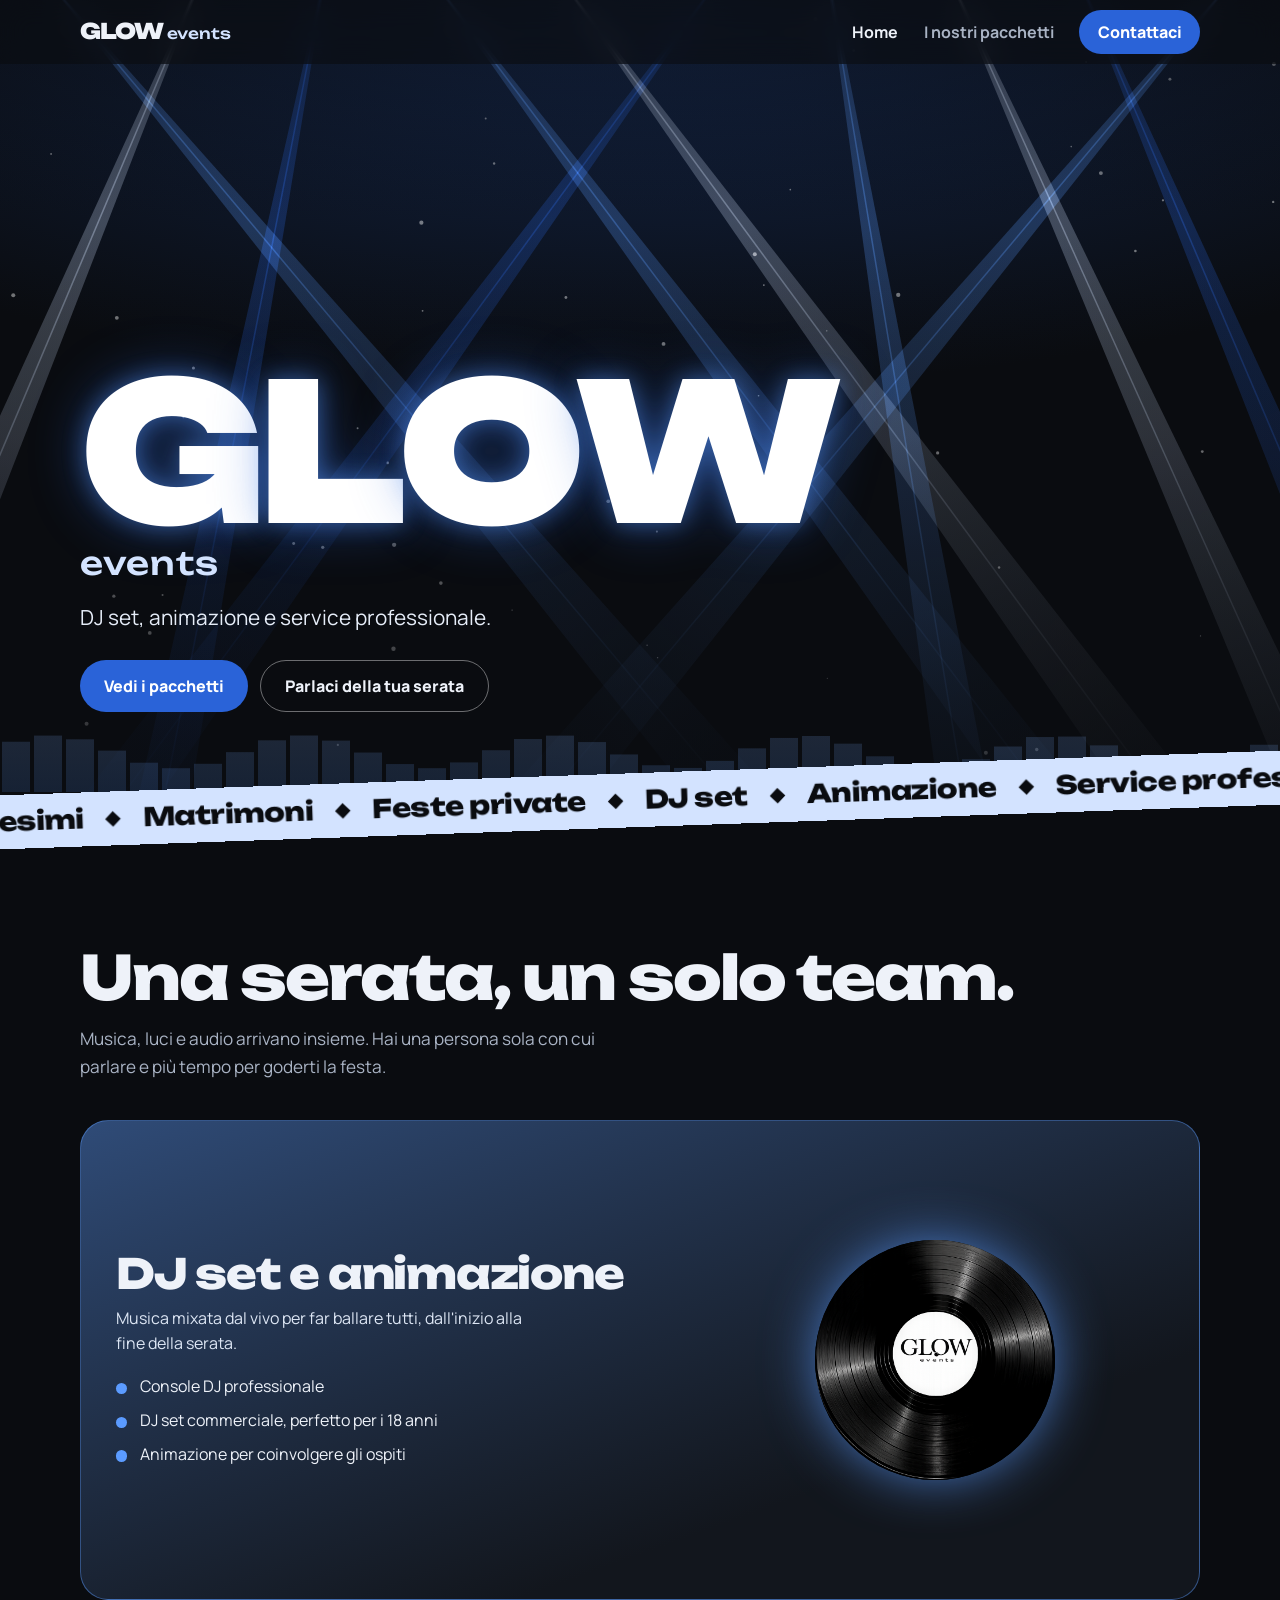
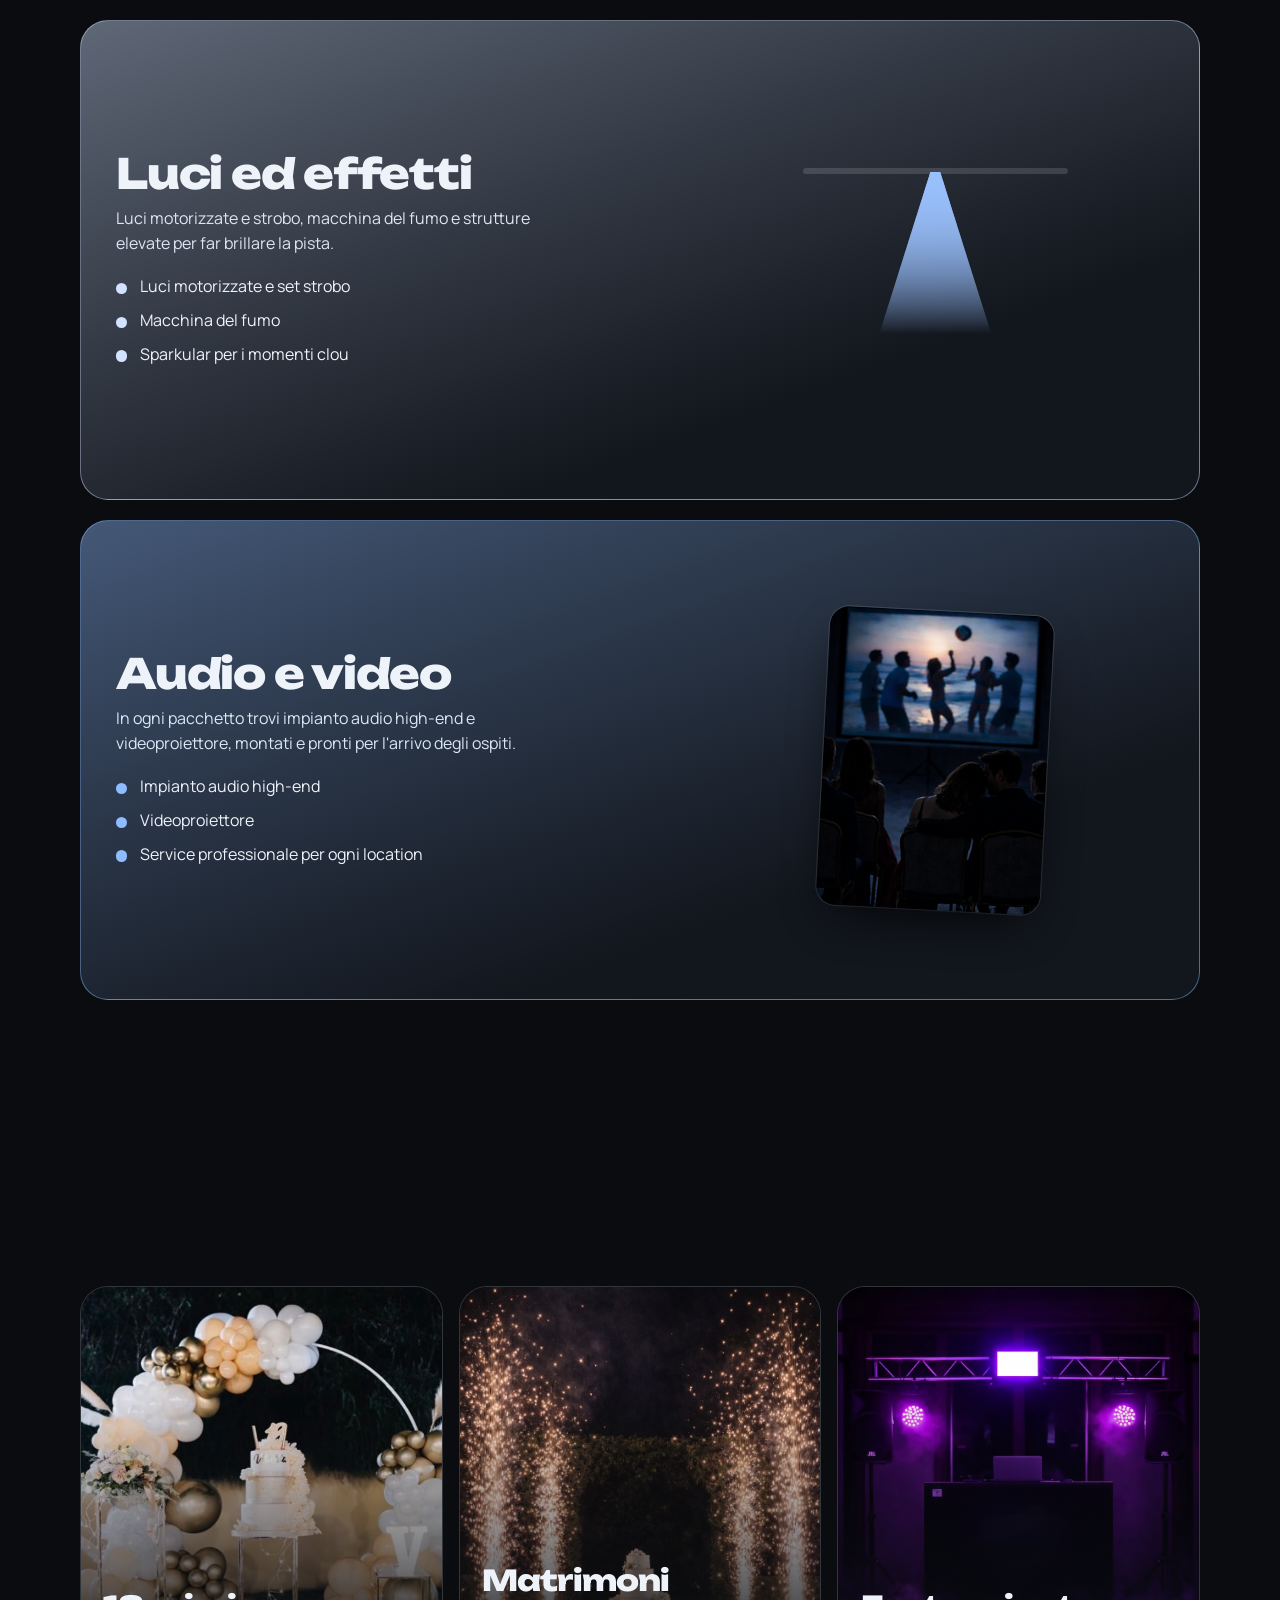
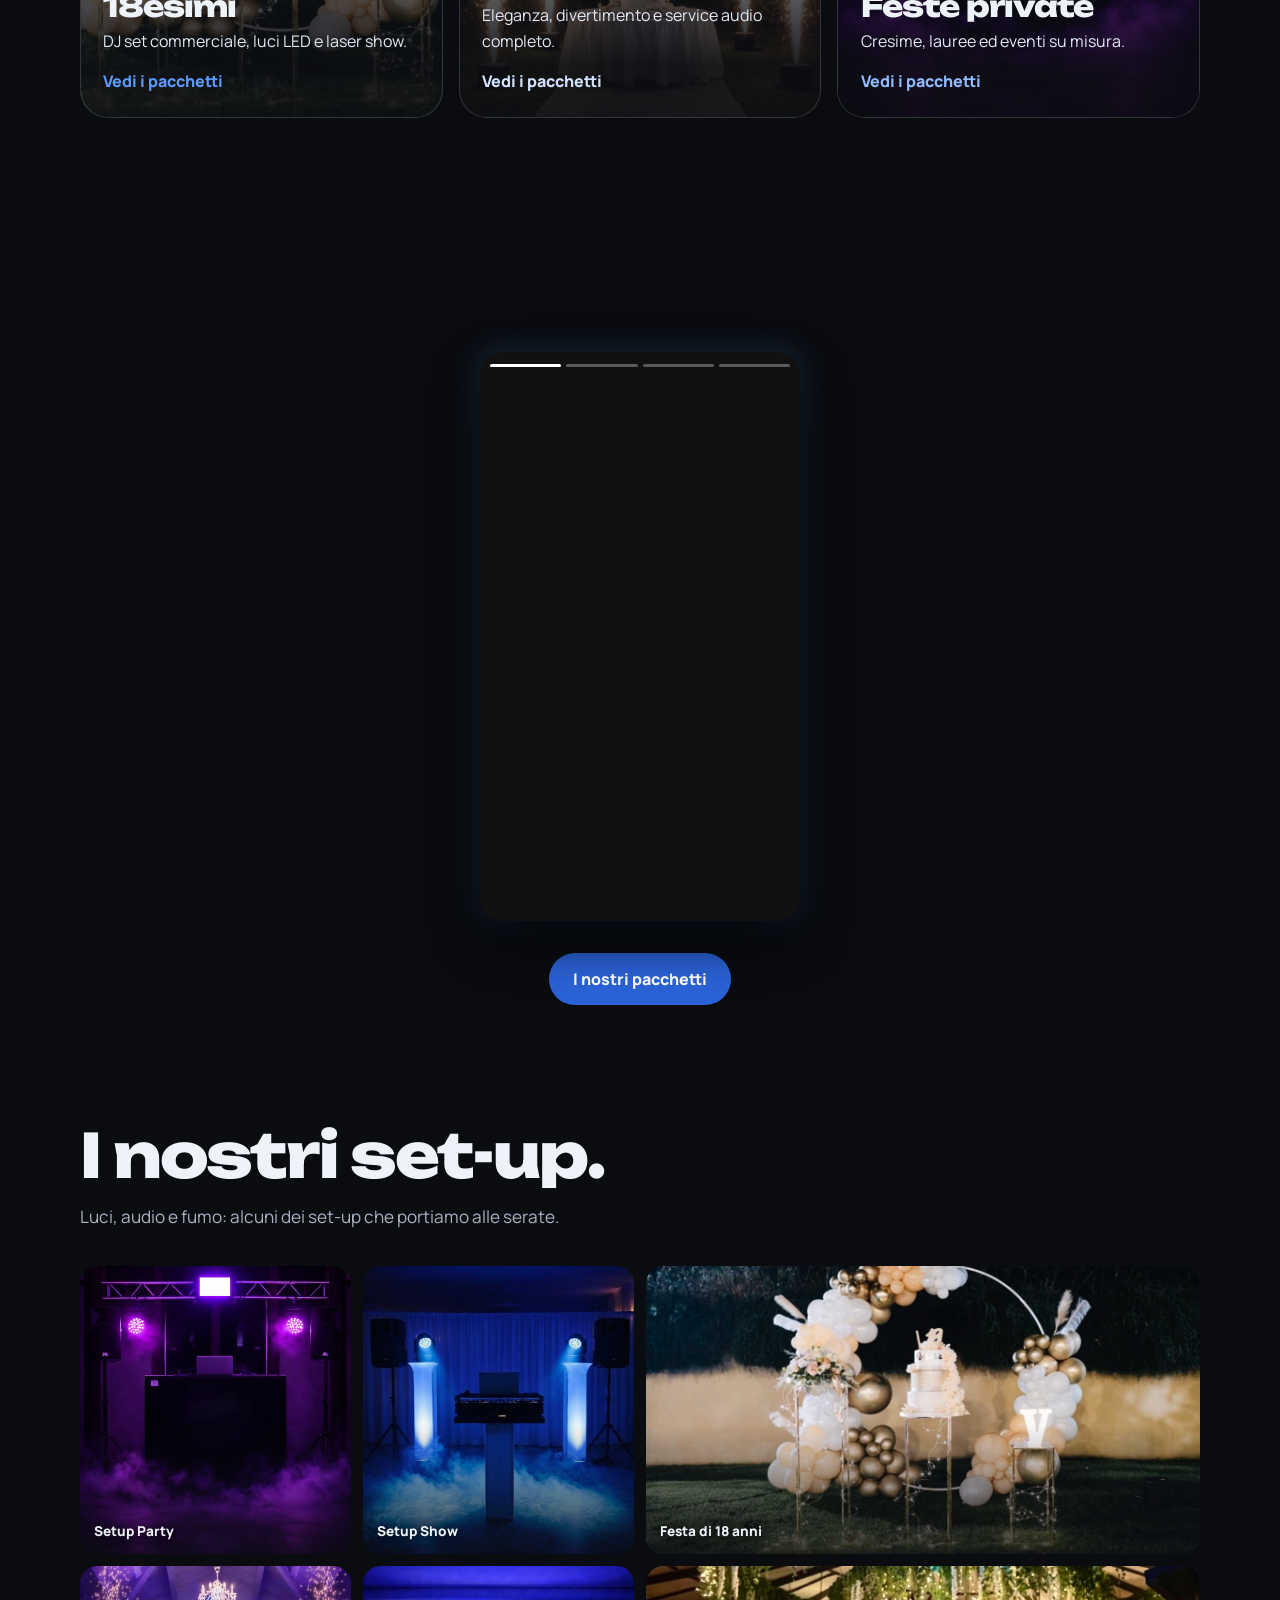
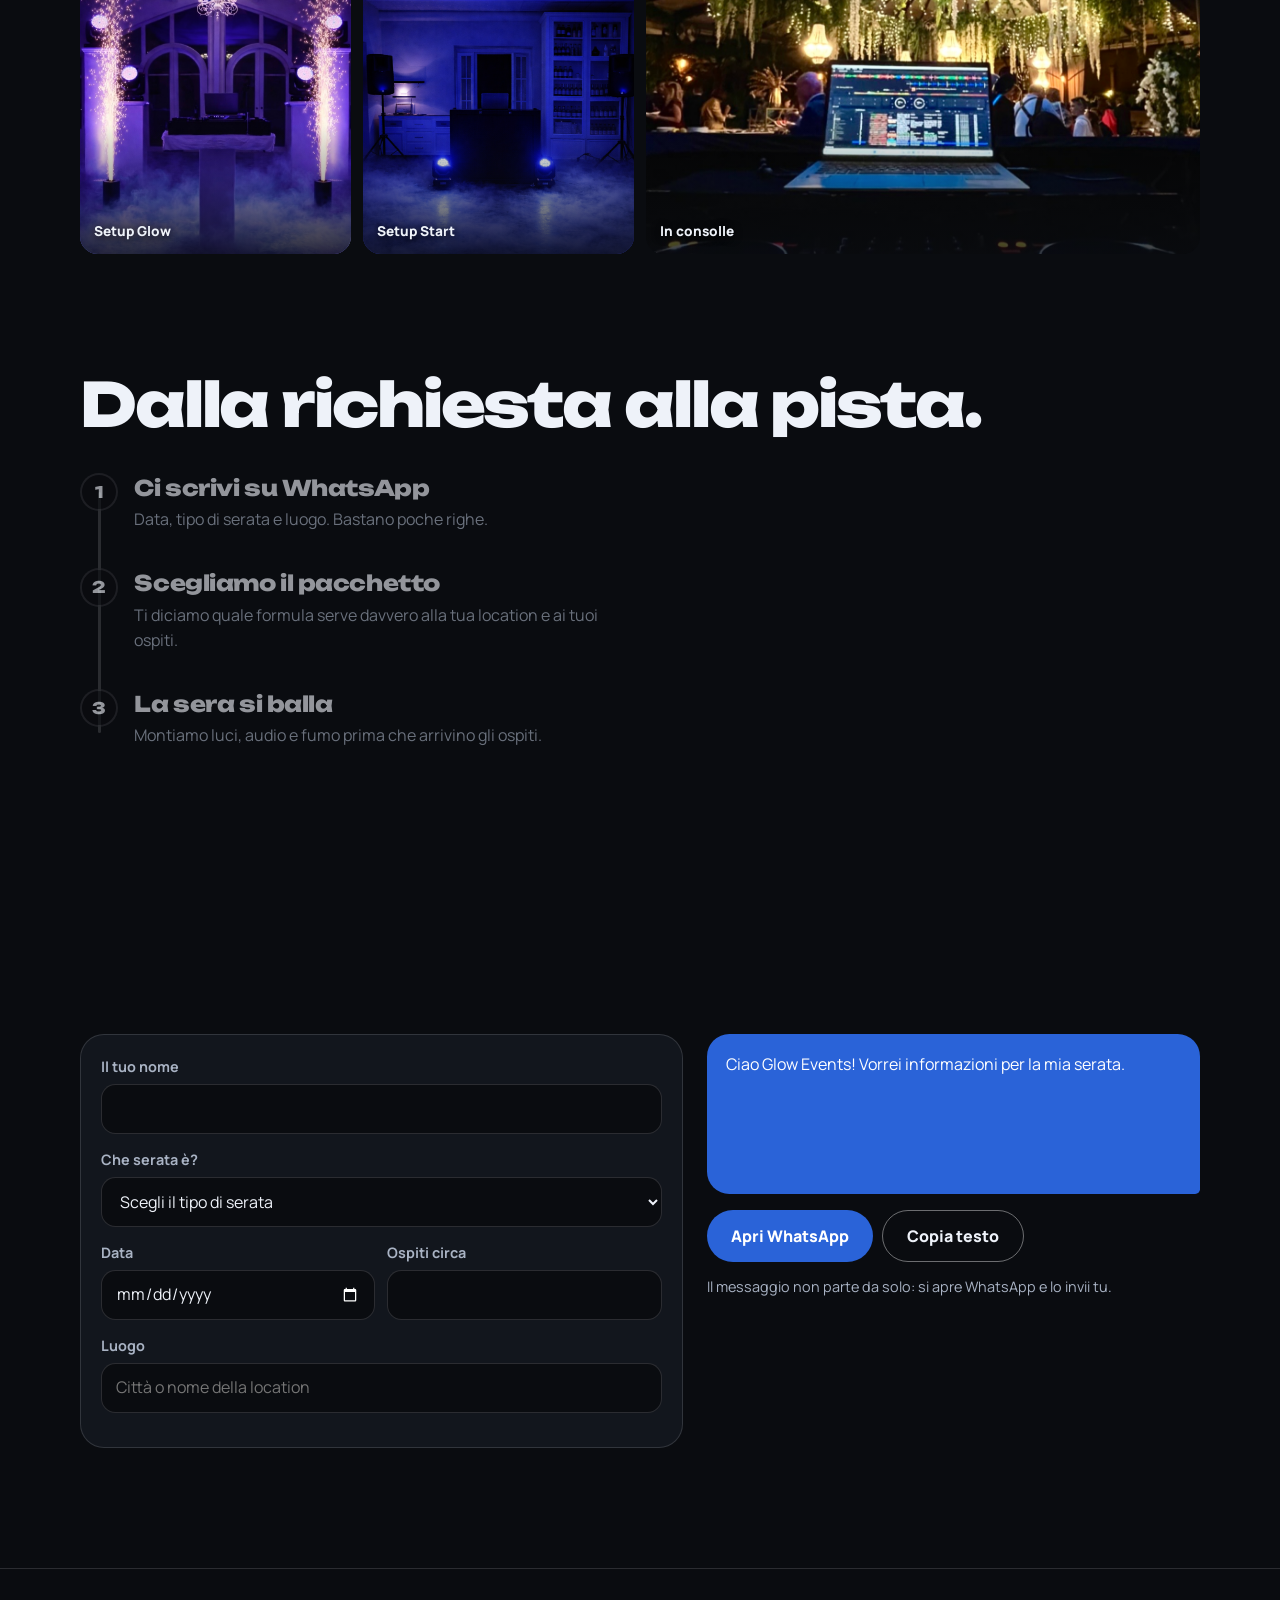
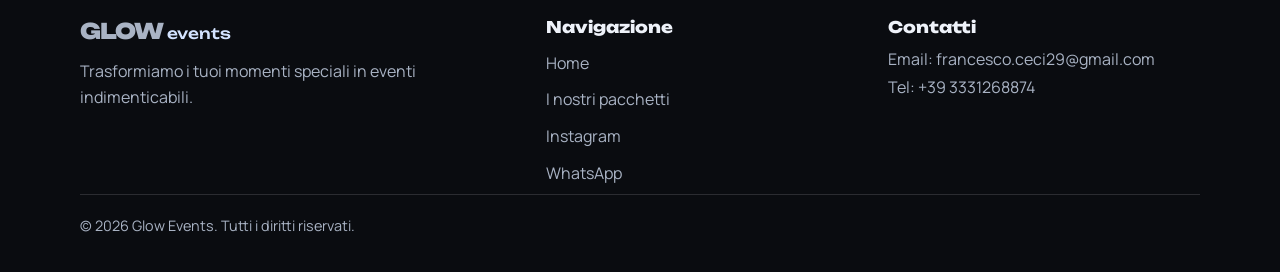
==== commit 09937048: "modifiche colori e prezzi" ====
--- a/index.html
+++ b/index.html
@@ -3,7 +3,7 @@
 <head>
   <meta charset="UTF-8" />
   <meta name="viewport" content="width=device-width, initial-scale=1.0, viewport-fit=cover" />
-  <meta name="theme-color" content="#0a0720" />
+  <meta name="theme-color" content="#0a0c10" />
   <title>Glow Events | Elevate Your Party</title>
   <meta name="description" content="DJ set, animazione e service professionale per 18esimi, matrimoni e feste private." />
   <link rel="preconnect" href="https://fonts.googleapis.com">
@@ -61,7 +61,7 @@
       <p class="intro rv" style="--d:80ms">Musica, luci e audio arrivano insieme. Hai una persona sola con cui parlare e più tempo per goderti la festa.</p>
 
       <div class="stack">
-        <article class="sc" style="--i:0;--c:var(--pink)">
+        <article class="sc" style="--i:0;--c:var(--blue)">
           <div>
             <h3>DJ set e animazione</h3>
             <p>Musica mixata dal vivo per far ballare tutti, dall'inizio alla fine della serata.</p>
@@ -74,7 +74,7 @@
           <div class="sc-v" aria-hidden="true"><div class="vinyl"><img src="vinile.PNG" alt="" loading="lazy"></div></div>
         </article>
 
-        <article class="sc" style="--i:1;--c:var(--cyan)">
+        <article class="sc" style="--i:1;--c:var(--ice)">
           <div>
             <h3>Luci ed effetti</h3>
             <p>Luci motorizzate e strobo, macchina del fumo e strutture elevate per far brillare la pista.</p>
@@ -87,7 +87,7 @@
           <div class="sc-v" aria-hidden="true"><div class="cones"><span></span><span></span><span></span></div></div>
         </article>
 
-        <article class="sc" style="--i:2;--c:var(--uv-soft)">
+        <article class="sc" style="--i:2;--c:var(--sky)">
           <div>
             <h3>Audio e video</h3>
             <p>In ogni pacchetto trovi impianto audio high-end e videoproiettore, montati e pronti per l'arrivo degli ospiti.</p>
@@ -109,19 +109,19 @@
       <p class="intro rv" style="--d:80ms">Scegli il tipo di serata e guarda i pacchetti.</p>
     </div>
     <div class="car" tabindex="0" aria-label="Tipi di evento, scorri di lato">
-      <a class="ev" href="package.html" style="--c:var(--pink)">
+      <a class="ev" href="package.html" style="--c:var(--blue)">
         <img src="p_18.jpg" alt="Allestimento con arco di palloncini e torta per un 18esimo" loading="lazy">
         <h3>18esimi</h3>
         <p>DJ set commerciale, luci LED e laser show.</p>
         <span class="go">Vedi i pacchetti</span>
       </a>
-      <a class="ev" href="package.html" style="--c:var(--cyan)">
+      <a class="ev" href="package.html" style="--c:var(--ice)">
         <img src="p_sparkular.png" alt="Torta nuziale circondata da fontane di scintille" loading="lazy">
         <h3>Matrimoni</h3>
         <p>Eleganza, divertimento e service audio completo.</p>
         <span class="go">Vedi i pacchetti</span>
       </a>
-      <a class="ev" href="package.html" style="--c:var(--uv-soft)">
+      <a class="ev" href="package.html" style="--c:var(--sky)">
         <img src="p_party.jpg" alt="Set-up DJ con luci viola e fumo" loading="lazy">
         <h3>Feste private</h3>
         <p>Cresime, lauree ed eventi su misura.</p>
--- a/index.css
+++ b/index.css
@@ -3,9 +3,10 @@
    titolo che pulsa a 124 BPM insieme ai laser. */
 
 :root{
-  --ink:#0a0720;--ink-2:#15103b;--ink-3:#221b57;
-  --text:#f5f2ff;--muted:#b0aad4;--line:rgba(255,255,255,.14);
-  --uv:#8a5cff;--uv-soft:#a98bff;--pink:#ff3d9a;--cyan:#2ee6ff;
+  /* nero neutro + blu: elegante, serata da 18 anni */
+  --ink:#0a0c10;--ink-2:#12161d;--ink-3:#1b212c;
+  --text:#eef2f9;--muted:#a9b3c4;--line:rgba(238,242,249,.14);
+  --blue:#5b9bff;--blue-deep:#2a63d8;--ice:#d3e3ff;--sky:#8fbcff;
   --font-display:"Unbounded","Arial Black",system-ui,sans-serif;
   --font-body:"Manrope",system-ui,-apple-system,"Segoe UI",Roboto,sans-serif;
   --beat:0;
@@ -17,49 +18,50 @@
 html{scroll-behavior:smooth;-webkit-text-size-adjust:100%;scroll-padding-top:5rem}
 body{margin:0;background:var(--ink);color:var(--text);font:400 1rem/1.6 var(--font-body);overflow-x:clip}
 img,video,canvas{max-width:100%}
+.sr{position:absolute;width:1px;height:1px;margin:-1px;padding:0;overflow:hidden;clip:rect(0 0 0 0);white-space:nowrap;border:0}
 a{color:inherit}
 h1,h2,h3,h4,p{margin:0}
-:focus-visible{outline:3px solid var(--cyan);outline-offset:3px;border-radius:6px}
+:focus-visible{outline:3px solid var(--ice);outline-offset:3px;border-radius:6px}
 .wrap{width:100%;max-width:72rem;margin-inline:auto;padding-left:max(16px,env(safe-area-inset-left,0px));padding-right:max(16px,env(safe-area-inset-right,0px))}
 
 /* barra di avanzamento (progressbar.js) e menu (hamburger.css) */
-.bar{position:fixed;top:0;left:0;right:0;height:3px;z-index:40;background:linear-gradient(90deg,var(--pink),var(--uv),var(--cyan));transform:scaleX(0);transform-origin:0 50%}
+.bar{position:fixed;top:0;left:0;right:0;height:3px;z-index:40;background:linear-gradient(90deg,var(--blue-deep),var(--blue),var(--ice));transform:scaleX(0);transform-origin:0 50%}
 .nav{position:fixed;top:0;left:0;right:0;z-index:30;padding-top:calc(env(safe-area-inset-top,0px) + 10px);padding-bottom:10px}
-.nav::before{content:"";position:absolute;inset:0;z-index:-1;background:rgba(10,7,32,.6);-webkit-backdrop-filter:blur(14px);backdrop-filter:blur(14px)}
+.nav::before{content:"";position:absolute;inset:0;z-index:-1;background:rgba(10,12,16,.6);-webkit-backdrop-filter:blur(14px);backdrop-filter:blur(14px)}
 .nav-in{display:flex;align-items:center;justify-content:space-between;gap:1rem}
 .logo{position:relative;z-index:2;font:900 1.35rem/1 var(--font-display);letter-spacing:-.04em;text-decoration:none}
-.logo span{font-weight:500;font-size:.7em;letter-spacing:0;margin-left:.2em;color:var(--cyan)}
+.logo span{font-weight:500;font-size:.7em;letter-spacing:0;margin-left:.2em;color:var(--ice)}
 
 /* bottoni */
 .btn{display:inline-flex;align-items:center;justify-content:center;gap:.5rem;min-height:52px;padding:0 1.5rem;border-radius:999px;border:0;font:800 1rem/1 var(--font-body);text-decoration:none;cursor:pointer;transition:transform .15s,box-shadow .25s}
 .btn:active{transform:scale(.96)}
-.btn-pri{background:linear-gradient(100deg,var(--pink),var(--uv));color:#fff;box-shadow:0 10px 34px -10px var(--pink)}
+.btn-pri{background:var(--blue-deep);color:#fff}
 .btn-ghost{background:transparent;color:var(--text);border:1.5px solid rgba(255,255,255,.4)}
-@media(hover:hover){.btn-pri:hover{box-shadow:0 14px 44px -8px var(--pink)}.btn-ghost:hover{background:rgba(255,255,255,.08)}}
+@media(hover:hover){.btn-pri:hover{background:#3470e6}.btn-ghost:hover{background:rgba(255,255,255,.08)}}
 
 /* hero */
-.hero{position:relative;display:flex;align-items:flex-end;min-height:88vh;min-height:88svh;overflow:hidden;isolation:isolate;background:radial-gradient(120% 70% at 50% 0%,#2b1a78 0%,var(--ink) 70%)}
+.hero{position:relative;display:flex;align-items:flex-end;min-height:88vh;min-height:88svh;overflow:hidden;isolation:isolate;background:radial-gradient(120% 70% at 50% 0%,#13264b 0%,var(--ink) 70%)}
 .hero video,.hero canvas{position:absolute;inset:0;width:100%;height:100%;z-index:-1}
 .hero video{object-fit:cover;opacity:0;transition:opacity 1.2s}
 .hero video.on{opacity:.6}
-.hero::after{content:"";position:absolute;inset:0;z-index:-1;pointer-events:none;background:linear-gradient(180deg,rgba(10,7,32,.5) 0,rgba(10,7,32,0) 28%,rgba(10,7,32,.1) 55%,rgba(10,7,32,.7) 100%)}
+.hero::after{content:"";position:absolute;inset:0;z-index:-1;pointer-events:none;background:linear-gradient(180deg,rgba(10,12,16,.5) 0,rgba(10,12,16,0) 28%,rgba(10,12,16,.1) 55%,rgba(10,12,16,.7) 100%)}
 .hero-in{padding-top:7rem;padding-bottom:clamp(2.8rem,9vw,5rem)}
 .hero h1{font:900 clamp(3.4rem,20vw,12rem)/.84 var(--font-display);letter-spacing:-.05em;text-transform:uppercase;color:#fff;
-  text-shadow:0 0 calc(10px + var(--beat)*36px) rgba(255,61,154,calc(.3 + var(--beat)*.5)),0 0 calc(36px + var(--beat)*56px) rgba(138,92,255,.45)}
+  text-shadow:0 0 calc(10px + var(--beat)*36px) rgba(91,155,255,calc(.3 + var(--beat)*.5)),0 0 calc(36px + var(--beat)*56px) rgba(42,99,216,.45)}
 .hero h1 .w{display:block;white-space:nowrap}
 .hero h1 .l{display:inline-block;opacity:0;transform:translateY(45%) rotate(4deg);animation:rise .8s cubic-bezier(.2,.9,.25,1) forwards;animation-delay:calc(var(--i)*80ms + 120ms)}
-.hero h1 .sub{display:block;margin-top:.9rem;font:500 clamp(1.1rem,5.5vw,2rem)/1 var(--font-display);letter-spacing:.02em;text-transform:lowercase;color:var(--cyan);text-shadow:none;opacity:0;animation:fade .8s .6s forwards}
-.hero .lead{max-width:30rem;margin-top:1.4rem;font-size:clamp(1.05rem,4.2vw,1.3rem);color:#e8e3ff}
+.hero h1 .sub{display:block;margin-top:.9rem;font:500 clamp(1.1rem,5.5vw,2rem)/1 var(--font-display);letter-spacing:.02em;text-transform:lowercase;color:var(--ice);text-shadow:none;opacity:0;animation:fade .8s .6s forwards}
+.hero .lead{max-width:30rem;margin-top:1.4rem;font-size:clamp(1.05rem,4.2vw,1.3rem);color:#e6edf8}
 .cta{display:flex;flex-wrap:wrap;gap:.75rem;margin-top:1.6rem}
 @keyframes rise{to{opacity:1;transform:none}}
 @keyframes fade{to{opacity:1}}
 
 /* fascia scorrevole */
-.mq{position:relative;z-index:2;margin:-1.2rem -3% 0;padding:.9rem 0;background:linear-gradient(90deg,var(--cyan),var(--pink));transform:rotate(-2deg);overflow:hidden}
+.mq{position:relative;z-index:2;margin:-1.2rem -3% 0;padding:.9rem 0;background:var(--ice);transform:rotate(-2deg);overflow:hidden}
 .mq-track{display:flex;width:max-content}
 .mq-g{display:flex;flex:none}
 .mq-g span{display:flex;align-items:center;padding-right:1.5rem;white-space:nowrap;font:800 clamp(1rem,4.6vw,1.6rem)/1 var(--font-display);letter-spacing:-.02em;color:var(--ink)}
-.mq-g span::after{content:"";width:.7rem;height:.7rem;margin-left:1.5rem;background:#fff;transform:rotate(45deg)}
+.mq-g span::after{content:"";width:.7rem;height:.7rem;margin-left:1.5rem;background:var(--ink);transform:rotate(45deg)}
 
 /* sezioni */
 .sec{padding-block:clamp(4.5rem,11vw,7.5rem)}
@@ -77,7 +79,7 @@
   transform-origin:50% 0;transform:scale(calc(1 - var(--p,0)*.07));will-change:transform}
 .sc::after{content:"";position:absolute;inset:0;border-radius:inherit;background:var(--ink);opacity:calc(var(--p,0)*.6);pointer-events:none}
 .sc h3{font:800 clamp(1.8rem,7.5vw,2.6rem)/1 var(--font-display);letter-spacing:-.03em}
-.sc p{max-width:26rem;margin-top:.7rem;color:#d8d2f5}
+.sc p{max-width:26rem;margin-top:.7rem;color:#dde6f4}
 .sc ul{list-style:none;margin:1.1rem 0 0;padding:0;display:grid;gap:.5rem}
 .sc li{position:relative;padding-left:1.5rem}
 .sc li::before{content:"";position:absolute;left:0;top:.55em;width:.7rem;height:.7rem;border-radius:50%;background:var(--c)}
@@ -90,9 +92,9 @@
 .cones{position:relative;width:min(80vw,18rem);height:11rem}
 .cones::before{content:"";position:absolute;left:4%;right:4%;top:-4px;height:6px;border-radius:3px;background:var(--line)}
 .cones span{position:absolute;top:0;left:29%;width:42%;height:100%;transform-origin:50% 0;background:linear-gradient(180deg,var(--k),transparent 92%);clip-path:polygon(46% 0,54% 0,100% 100%,0 100%);opacity:.8;animation:sway 3.6s ease-in-out infinite alternate;animation-delay:var(--dl)}
-.cones span:nth-child(1){--k:var(--pink);--r:30deg;--dl:0s}
-.cones span:nth-child(2){--k:var(--cyan);--r:18deg;--dl:-1.2s}
-.cones span:nth-child(3){--k:var(--uv-soft);--r:36deg;--dl:-2.4s}
+.cones span:nth-child(1){--k:var(--blue);--r:30deg;--dl:0s}
+.cones span:nth-child(2){--k:var(--ice);--r:18deg;--dl:-1.2s}
+.cones span:nth-child(3){--k:var(--sky);--r:36deg;--dl:-2.4s}
 .shot{width:min(62vw,14rem);aspect-ratio:3/4;border-radius:1.2rem;overflow:hidden;transform:rotate(3deg);box-shadow:0 20px 50px -20px #000,0 0 0 1px var(--line)}
 .shot img{display:block;width:100%;height:100%;object-fit:cover}
 @keyframes spin{to{transform:rotate(360deg)}}
@@ -103,10 +105,10 @@
 .car::-webkit-scrollbar{display:none}
 .ev{position:relative;flex:0 0 78%;max-width:21rem;min-height:27rem;display:flex;flex-direction:column;justify-content:flex-end;gap:.5rem;padding:1.4rem;border-radius:1.75rem;overflow:hidden;scroll-snap-align:start;text-decoration:none;background:var(--ink-2);border:1px solid var(--line)}
 .ev img{position:absolute;inset:0;width:100%;height:100%;object-fit:cover;transition:transform .7s}
-.ev::after{content:"";position:absolute;inset:0;background:linear-gradient(180deg,rgba(10,7,32,0) 25%,rgba(10,7,32,.92) 88%)}
+.ev::after{content:"";position:absolute;inset:0;background:linear-gradient(180deg,rgba(10,12,16,0) 25%,rgba(10,12,16,.92) 88%)}
 .ev>*:not(img){position:relative;z-index:1}
 .ev h3{font:800 1.8rem/1.05 var(--font-display);letter-spacing:-.03em}
-.ev p{color:#e2dcff}
+.ev p{color:#e3eaf6}
 .ev .go{margin-top:.4rem;font-weight:800;color:var(--c)}
 @media(hover:hover){.ev:hover img{transform:scale(1.06)}}
 @media(min-width:900px){.car{display:grid;grid-template-columns:repeat(3,1fr);overflow:visible;max-width:72rem;margin-inline:auto}.ev{max-width:none}}
@@ -114,7 +116,7 @@
 
 /* storie in stile Instagram: tocca a sinistra/destra per cambiare */
 .story-sec .wrap{display:flex;flex-direction:column;align-items:center;text-align:center}
-.stories-container{position:relative;width:min(86vw,320px);aspect-ratio:9/16;margin:2rem auto 2rem;background:#111;border-radius:1.4rem;overflow:hidden;box-shadow:0 20px 50px rgba(0,0,0,.8),0 0 30px rgba(255,61,154,.25)}
+.stories-container{position:relative;width:min(86vw,320px);aspect-ratio:9/16;margin:2rem auto 2rem;background:#111;border-radius:1.4rem;overflow:hidden;box-shadow:0 20px 50px rgba(0,0,0,.8),0 0 30px rgba(91,155,255,.25)}
 .story-progress-container{position:absolute;top:12px;left:10px;right:10px;z-index:10;display:flex;gap:5px}
 .story-progress-bar{flex:1;height:3px;border-radius:2px;overflow:hidden;background:rgba(255,255,255,.3)}
 .progress-fill{height:100%;width:0;background:#fff}
@@ -131,7 +133,7 @@
 .ph.wide{grid-column:span 2}
 .ph-in{position:absolute;inset:-8% 0;transform:translateY(calc(var(--py,0)*-6%))}
 .ph-in img{display:block;width:100%;height:100%;object-fit:cover}
-.ph::after{content:"";position:absolute;inset:0;background:linear-gradient(180deg,transparent 55%,rgba(10,7,32,.8))}
+.ph::after{content:"";position:absolute;inset:0;background:linear-gradient(180deg,transparent 55%,rgba(10,12,16,.8))}
 .ph figcaption{position:absolute;left:.85rem;bottom:.7rem;z-index:2;font-weight:800;font-size:.85rem;text-shadow:0 1px 8px #000}
 .js .ph.rv:not(.in){transform:none;clip-path:inset(12% 8% 12% 8% round 1.1rem)}
 @media(min-width:800px){.gal{grid-template-columns:repeat(4,1fr);grid-auto-rows:18rem}}
@@ -140,12 +142,12 @@
 .steps{position:relative;margin:2.5rem 0 0;padding:0 0 0 3.4rem;list-style:none;counter-reset:s;--pr:0}
 .steps::before,.steps::after{content:"";position:absolute;left:1.15rem;top:1rem;bottom:1rem;width:3px;border-radius:2px}
 .steps::before{background:var(--line)}
-.steps::after{background:linear-gradient(var(--pink),var(--cyan));transform:scaleY(var(--pr));transform-origin:50% 0}
+.steps::after{background:linear-gradient(var(--blue),var(--ice));transform:scaleY(var(--pr));transform-origin:50% 0}
 .steps li{position:relative;padding-bottom:2.4rem;opacity:.6;transition:opacity .4s}
 .steps li:last-child{padding-bottom:0}
 .steps li.on{opacity:1}
 .steps li::before{counter-increment:s;content:counter(s);position:absolute;z-index:1;left:-3.4rem;top:-.2rem;width:2.4rem;height:2.4rem;display:grid;place-items:center;border-radius:50%;background:var(--ink);border:2px solid var(--line);font:800 1rem var(--font-display);transition:background .3s,color .3s,border-color .3s}
-.steps li.on::before{background:var(--pink);border-color:var(--pink);color:var(--ink)}
+.steps li.on::before{background:var(--blue);border-color:var(--blue);color:var(--ink)}
 .steps h3{font:800 1.35rem/1.15 var(--font-display);letter-spacing:-.02em}
 .steps p{max-width:30rem;margin-top:.4rem;color:var(--muted)}
 
@@ -158,7 +160,7 @@
 .fld input,.fld select{width:100%;min-height:50px;padding:0 .9rem;border-radius:.9rem;border:1.5px solid var(--line);background:var(--ink);color:var(--text);font:inherit}
 .row2{display:grid;grid-template-columns:1fr 1fr;gap:.75rem}
 @media(max-width:420px){.row2{grid-template-columns:1fr}}
-.bubble{padding:1rem 1.1rem;border-radius:1.4rem 1.4rem .3rem 1.4rem;background:linear-gradient(160deg,var(--uv),#5b34d6)}
+.bubble{padding:1rem 1.1rem;border-radius:1.4rem 1.4rem .3rem 1.4rem;background:var(--blue-deep)}
 .bubble textarea{display:block;width:100%;min-height:8rem;resize:none;border:0;background:transparent;color:#fff;font:inherit}
 .acts{display:flex;flex-wrap:wrap;gap:.6rem;margin-top:1rem}
 .note{margin-top:.8rem;font-size:.9rem;color:var(--muted)}
--- a/hamburger.css
+++ b/hamburger.css
@@ -8,8 +8,8 @@
 .nav-links{position:fixed;inset:0;z-index:1;display:flex;flex-direction:column;justify-content:center;gap:1.4rem;padding:5rem max(24px,env(safe-area-inset-right,0px)) 3rem max(24px,env(safe-area-inset-left,0px));background:var(--ink);opacity:0;visibility:hidden;transform:translateY(-12px);transition:opacity .3s,transform .3s,visibility 0s .3s}
 .nav-links.active{opacity:1;visibility:visible;transform:none;transition:opacity .3s,transform .3s}
 .nav-links a{font:800 clamp(1.8rem,9vw,2.6rem)/1.1 var(--font-display);letter-spacing:-.03em;text-decoration:none}
-.nav-links a[aria-current]{color:var(--pink)}
-.nav-links a.nav-contact{align-self:flex-start;margin-top:.6rem;padding:.8rem 1.4rem;border-radius:999px;background:linear-gradient(100deg,var(--pink),var(--uv));color:#fff;font-size:1.2rem}
+.nav-links a[aria-current]{color:var(--blue)}
+.nav-links a.nav-contact{align-self:flex-start;margin-top:.6rem;padding:.8rem 1.4rem;border-radius:999px;background:var(--blue-deep);color:#fff;font-size:1.2rem}
 
 @media(min-width:900px){
   .hamburger{display:none}
